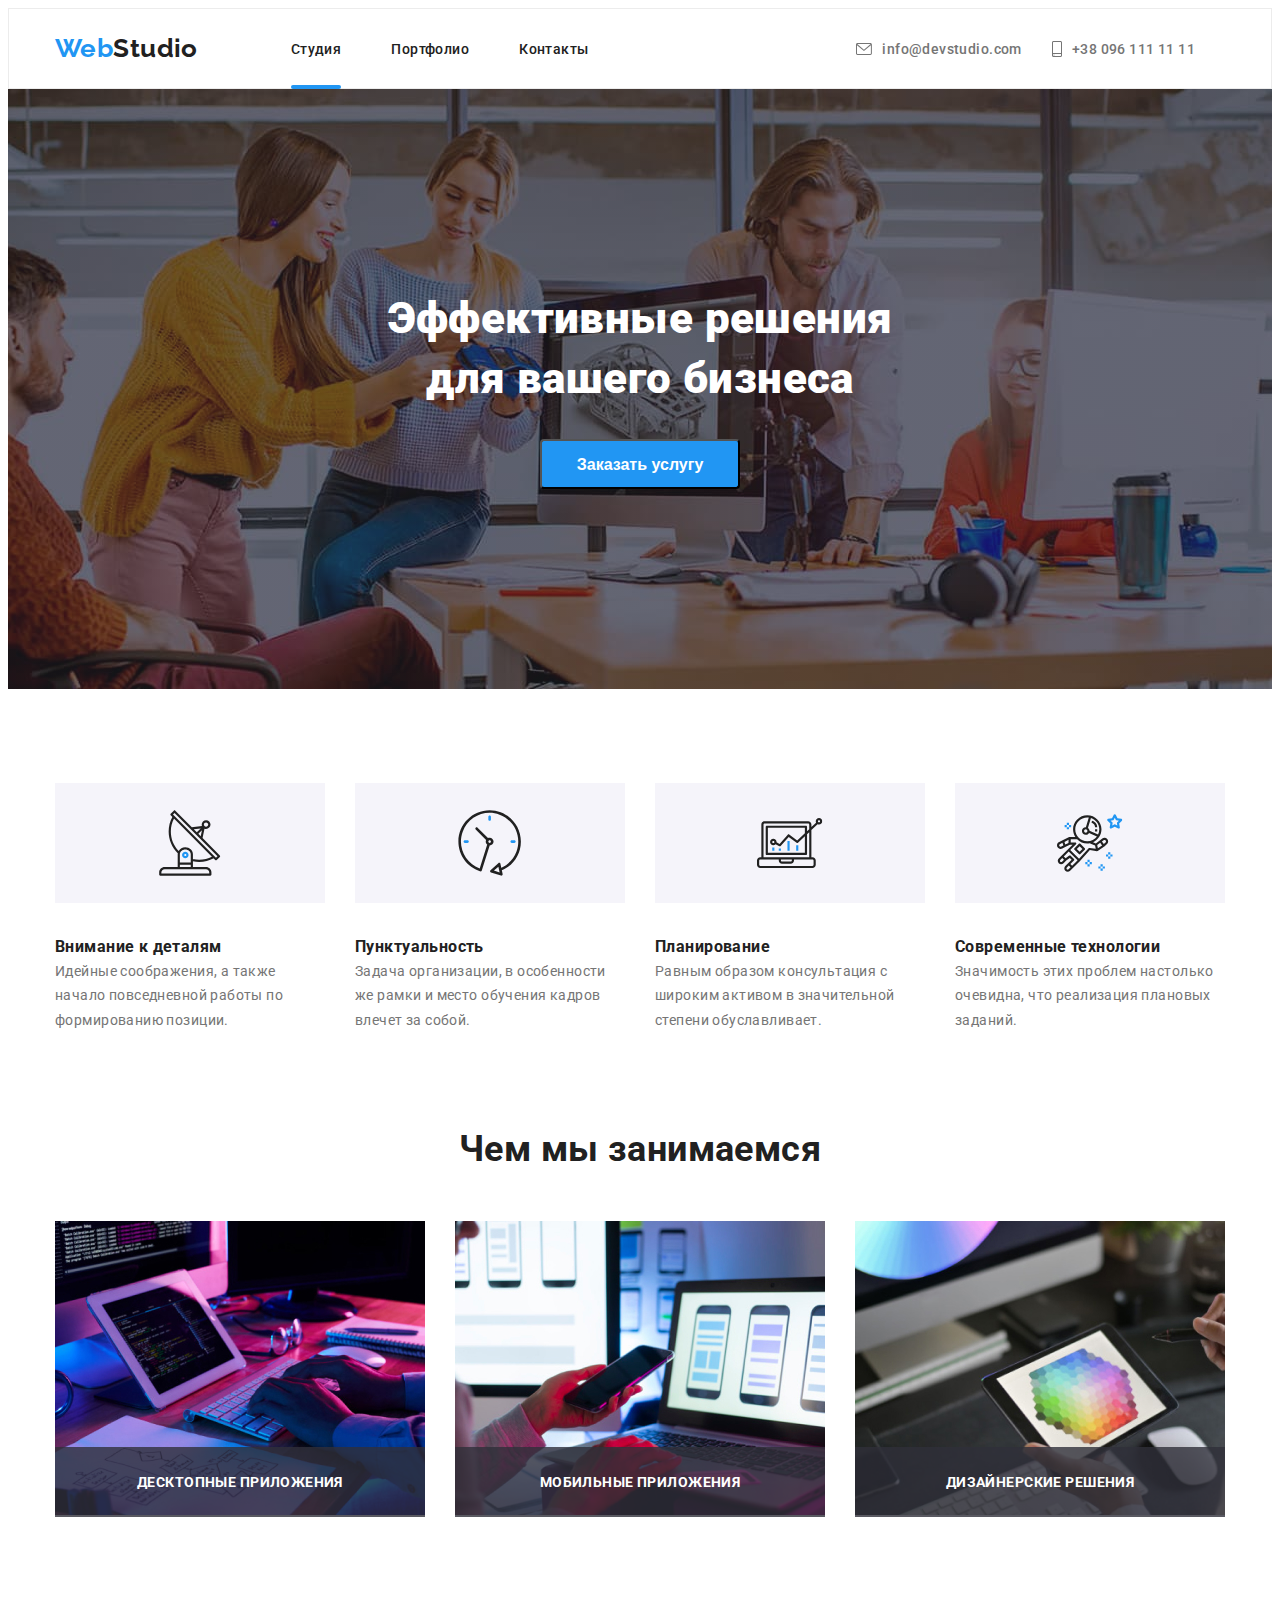
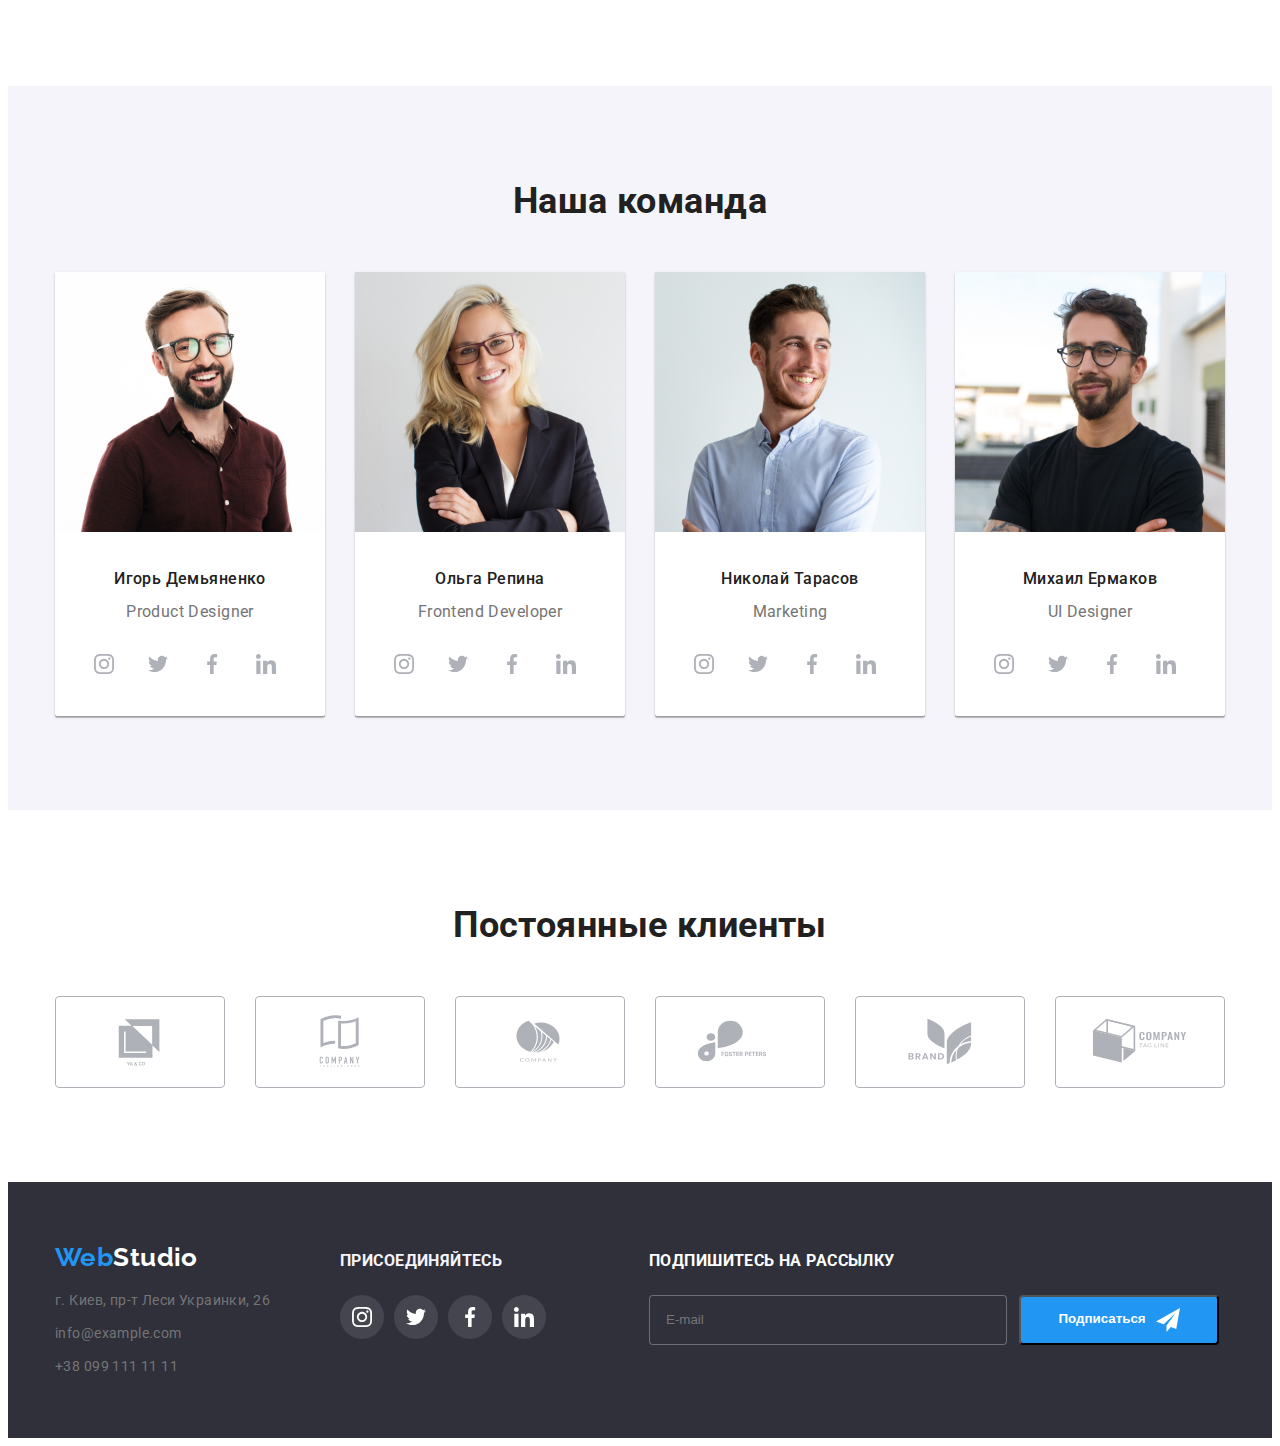
==== index.html @ 37a01642 "Corect 1" ====
<!DOCTYPE html>
<html lang="ru">

<head>
    <meta charset="UTF-8">
    <meta http-equiv="X-UA-Compatible" content="IE=edge">
    <meta name="viewport" content="width=device-width, initial-scale=1.0">
    <title>Ilinskii_sergei</title>
    <link rel="portfolio" href="portfolio.html">
    <link rel="preconnect" href="https://fonts.googleapis.com">
    <link rel="preconnect" href="https://fonts.gstatic.com" crossorigin>

    <link
        href="https://fonts.googleapis.com/css2?family=Raleway:wght@400;500;700&family=Roboto:wght@400;500;700&display=swap"
        rel="stylesheet">
    <link rel="stylesheet" href="https://cdnjs.cloudflare.com/ajax/libs/modern-normalize/1.1.0/modern-normalize.min.css"
        integrity="sha512-wpPYUAdjBVSE4KJnH1VR1HeZfpl1ub8YT/NKx4PuQ5NmX2tKuGu6U/JRp5y+Y8XG2tV+wKQpNHVUX03MfMFn9Q=="
        crossorigin="anonymous" referrerpolicy="no-referrer" />

    <link rel="stylesheet" href="css/style.css">
</head>

<body class="body">
    <!--Container-->

    <!--верхняя линия-->
    <header class="header">
        <div class="container header-container">

            <nav class="header-nav">
                <a href="index.html" class="web-studio-header" target="_blank">Web<span
                        class="heder-web">Studio</span></a>
                <ul class="drei-button">
                    <li class="drei-button-item"><a class="nav-link navigation-link" href="index.html"
                            style="text-decoration: none;"><span class="color-block-a">Студия</span></a></li>
                    <li class="drei-button-item"><a href="portfolio.html" style="text-decoration: none;"><span
                                class="color-block-a">Портфолио</span></a></li>
                    <li class="drei-button-item"><a href="Контакты" style="text-decoration: none;"><span
                                class="color-block-a">Контакты</span></a></li>
                </ul>
            </nav>

            <ul class="zwei-button">

                <li class="icon-header">
                    <a href="https://info@devstudio.com" class="icon-header-linc" style="text-decoration: none;"
                        target="_blank" rel="">
                        <svg class="icon-header-item" width="16" height="12">
                            <use href="./img/icons.svg#icon-envelope-hover"></use>
                        </svg>
                    </a>

                    <a href="https://info@devstudio.com" style="text-decoration: none;" target="_blank" rel=""><span
                            class="zwei-button-item icon-header-item color-block">info@devstudio.com</span></a>
                </li>



                <li class="icon-header">
                    <a href="tel:+380961111111" class="icon-header-linc">
                        <svg class="icon-header-item" width="10" height="16">
                            <use href="./img/icons.svg#icon-smartphone"></use>
                        </svg>
                    </a>

                    <a href="tel:+380961111111" style="text-decoration: none;"><span
                            class="zwei-button-item icon-header-item color-block">+38 096 111 11 11</span></a>
                </li>
            </ul>
        </div>

    </header>

    <main>

        <!--шапка-->
        <section class="hero">
            <div class="container">
                <h1 class="effective">Эффективные решения<br>для вашего бизнеса</h1>

                <button data-modal-open class="to-order" type="button">Заказать услугу</button>

                <!-- <div class="backdrop is-hidden" data-modal>
                    <div class="modal">
                        <p class="">
                            Добрый вечер! Щедрый вечер!
                        </p>
                        <ul>
                            <li class="close">
                                <a href="" class="close-mod">
                                   
                                </a>
                            </li>
                        </ul>
                        <button data-modal-close class="data-modal-close"><svg class="close-modal" width="30" height="30">
                            <use href="./img/close.svg#icon-close-black"></use>
                        </svg></button>
                    </div>
                </div> -->

            </div>
        </section>

        <!--особенности-->
        <section class="section section-help">
            <div class="container">
                <!--<h2>Главная</h2>-->
                <ul class="icon-item">

                    <li class="peculiaritiese-item">
                        <a class="peculiaritiese-link">
                            <svg class="peculiaritiese-icon" width="65.32" height="70">
                                <use href="./img/icons.svg#icon-antenna"></use>
                            </svg>
                        </a>
                    </li>

                    <li class="peculiaritiese-item">
                        <a class="peculiaritiese-link">
                            <svg class="peculiaritiese-icon" width="65.32" height="70">
                                <use href="./img/icons.svg#icon-clock"></use>
                            </svg>
                        </a>
                    </li>

                    <li class="peculiaritiese-item">
                        <a class="peculiaritiese-link">
                            <svg class="peculiaritiese-icon" width="65.32" height="70">
                                <use href="./img/icons.svg#icon-diagram"></use>
                            </svg>
                        </a>
                    </li>
                    <li class="peculiaritiese-item">
                        <a class="peculiaritiese-link">
                            <svg class="peculiaritiese-icon" width="65.32" height="70">
                                <use href="./img/icons.svg#icon-astronaut"></use>
                            </svg>
                        </a>
                    </li>

                </ul>

                <ul class="peculiaritiese">

                    <li class="block">
                        <h3 class="block-name">Внимание к деталям</h3>
                        <p class="block-text">Идейные соображения, а также начало повседневной работы по формированию
                            позиции.</p>
                    </li>

                    <li class="block">
                        <h3 class="block-name">Пунктуальность</h3>
                        <p class="block-text">Задача организации, в особенности же рамки и место обучения кадров влечет
                            за собой.</p>
                    </li>

                    <li class="block">
                        <h3 class="block-name">Планирование</h3>
                        <p class="block-text">Равным образом консультация с широким активом в значительной степени
                            обуславливает.</p>
                    </li>

                    <li class="block">
                        <h3 class="block-name">Современные технологии</h3>
                        <p class="block-text">Значимость этих проблем настолько очевидна, что реализация плановых
                            заданий.
                        </p>
                    </li>

                </ul>
            </div>

        </section>

        <!--Чем мы занимаемся-->
        <section class="section how">
            <div class="container">
                <h2 class="how-a">Чем мы занимаемся</h2>

                <ul class="imgbox">
                    <li class="imgbox-a">

                        <img src="img/box1.jpg" alt="foto1" width="370" height="294">

                        <div class="box-imgbox">
                            <div class="overlay-a">
                                <p>Десктопные приложения</p>
                            </div>
                        </div>


                    </li>

                    <li class="imgbox-a">

                        <img src="img/box2.jpg" alt="foto2" width="370" height="294">

                        <div class="box-imgbox">
                            <div class="overlay-a">
                                <p>Мобильные приложения</p>
                            </div>
                        </div>
                    </li>

                    <li class="imgbox-a">

                        <img src="img/box3.jpg" alt="foto3" width="370" height="294">

                        <div class="box-imgbox">
                            <div class="overlay-a">
                                <p>Дизайнерские решения</p>
                            </div>
                        </div>
                    </li>

                </ul>
            </div>
        </section>

        <!--Наша команда-->
        <section class="section ourteam">

            <div class="container">
                <h2 class="our">
                    Наша команда
                </h2>

                <ul class="fotogrupp">
                    <!-- -->
                    <li class="foto-a">
                        <!---->
                        <img class="foto-gr" src="img/IgorDemyanenko.jpg" alt="foto Igor Demyanenko" width="270"
                            height="260">
                        <div class="name-i-s">
                            <h3 class="name-img">Игорь Демьяненко</h3>
                            <!--class="NameIgor"-->
                            <p class="name-specialitat">Product Designer</p>
                            <!--class="Product"-->
                            <ul class="manager-social list social-list">
                                <li class="social-item manager-social-item">
                                    <a href="" class="social-link">
                                        <svg class="social-icon" width="20" height="20">
                                            <use href="./img/icons.svg#icon-instagram"></use>
                                        </svg>
                                    </a>

                                </li>
                                <li class="social-item manager-social-item">
                                    <a href="" class="social-link">
                                        <svg class="social-icon" width="20" height="20">
                                            <use href="./img/icons.svg#icon-twitter"></use>
                                        </svg>
                                    </a>

                                </li>
                                <li class="social-item manager-social-item">
                                    <a href="" class="social-link">
                                        <svg class="social-icon" width="20" height="20">
                                            <use href="./img/icons.svg#icon-facebook"></use>
                                        </svg>
                                    </a>

                                </li>
                                <li class="social-item manager-social-item">
                                    <a href="" class="social-link">
                                        <svg class="social-icon" width="20" height="20">
                                            <use href="./img/icons.svg#icon-linkedin"></use>
                                        </svg>
                                    </a>

                                </li>
                            </ul>
                        </div>

                    </li>

                    <li class="foto-a">
                        <!---->
                        <img class="foto-gr" src="img/OlhaRepina.jpg" alt="foto Olga Repin" width="270" height="260">
                        <div class="name-i-s">
                            <h3 class="name-img">Ольга Репина</h3>
                            <!--class="imgOlha"-->
                            <p class="name-specialitat">Frontend Developer</p>
                            <!--class="Frontend"-->
                            <ul class="manager-social list social-list">
                                <li class="social-item manager-social-item">
                                    <a href="" class="social-link">
                                        <svg class="social-icon" width="20" height="20">
                                            <use href="./img/icons.svg#icon-instagram"></use>
                                        </svg>
                                    </a>

                                </li>
                                <li class="social-item manager-social-item">
                                    <a href="" class="social-link">
                                        <svg class="social-icon" width="20" height="20">
                                            <use href="./img/icons.svg#icon-twitter"></use>
                                        </svg>
                                    </a>

                                </li>
                                <li class="social-item manager-social-item">
                                    <a href="" class="social-link">
                                        <svg class="social-icon" width="20" height="20">
                                            <use href="./img/icons.svg#icon-facebook"></use>
                                        </svg>
                                    </a>

                                </li>
                                <li class="social-item manager-social-item">
                                    <a href="" class="social-link">
                                        <svg class="social-icon" width="20" height="20">
                                            <use href="./img/icons.svg#icon-linkedin"></use>
                                        </svg>
                                    </a>

                                </li>
                            </ul>
                        </div>
                    </li>

                    <li class="foto-a">
                        <img class="foto-gr" src="img/NicolaTarasov.jpg" alt="foto Nicolay Tarasov" width="270"
                            height="260">
                        <div class="name-i-s">
                            <h3 class="name-img">Николай Тарасов</h3>
                            <!--class="imgNicola"-->
                            <p class="name-specialitat">Marketing</p>
                            <!--Marketing-->
                            <ul class="manager-social list social-list">
                                <li class="social-item manager-social-item">
                                    <a href="" class="social-link">
                                        <svg class="social-icon" width="20" height="20">
                                            <use href="./img/icons.svg#icon-instagram"></use>
                                        </svg>
                                    </a>

                                </li>
                                <li class="social-item manager-social-item">
                                    <a href="" class="social-link">
                                        <svg class="social-icon" width="20" height="20">
                                            <use href="./img/icons.svg#icon-twitter"></use>
                                        </svg>
                                    </a>

                                </li>
                                <li class="social-item manager-social-item">
                                    <a href="" class="social-link">
                                        <svg class="social-icon" width="20" height="20">
                                            <use href="./img/icons.svg#icon-facebook"></use>
                                        </svg>
                                    </a>

                                </li>
                                <li class="social-item manager-social-item">
                                    <a href="" class="social-link">
                                        <svg class="social-icon" width="20" height="20">
                                            <use href="./img/icons.svg#icon-linkedin"></use>
                                        </svg>
                                    </a>

                                </li>
                            </ul>
                        </div>

                    </li>

                    <li class="foto-a">
                        <img class="foto-gr" src="img/MihailErmakov.jpg" alt="foto Michail Ermakov" width="270"
                            height="260">
                        <div class="name-i-s">
                            <h3 class="name-img">Михаил Ермаков</h3>
                            <!--class="imgMihail"-->
                            <p class="name-specialitat">UI Designer</p>
                            <!--UI-->
                            <ul class="manager-social list social-list">
                                <li class="social-item manager-social-item">
                                    <a href="" class="social-link">
                                        <svg class="social-icon" width="20" height="20">
                                            <use href="./img/icons.svg#icon-instagram"></use>
                                        </svg>
                                    </a>

                                </li>
                                <li class="social-item manager-social-item">
                                    <a href="" class="social-link">
                                        <svg class="social-icon" width="20" height="20">
                                            <use href="./img/icons.svg#icon-twitter"></use>
                                        </svg>
                                    </a>

                                </li>
                                <li class="social-item manager-social-item">
                                    <a href="" class="social-link">
                                        <svg class="social-icon" width="20" height="20">
                                            <use href="./img/icons.svg#icon-facebook"></use>
                                        </svg>
                                    </a>

                                </li>
                                <li class="social-item manager-social-item">
                                    <a href="" class="social-link">
                                        <svg class="social-icon" width="20" height="20">
                                            <use href="./img/icons.svg#icon-linkedin"></use>
                                        </svg>
                                    </a>

                                </li>
                            </ul>
                        </div>
                    </li>
                </ul>
            </div>

        </section>

        <section class="section customers">
            <h3 class="regular-customers">
                Постоянные клиенты
            </h3>
            <ul class="customers-social">

                <li class="customers-item">
                    <a href="" class="customers-link">
                        <svg class="customers-icon" width="106" height="60">
                            <use href="./img/icons.svg#icon-logo"></use>
                        </svg>
                    </a>

                </li>
                <li class="customers-item">
                    <a href="" class="customers-link">
                        <svg class="customers-icon" width="106" height="60">
                            <use href="./img/icons.svg#icon-logo-1"></use>
                        </svg>
                    </a>

                </li>
                <li class="customers-item">
                    <a href="" class="customers-link">
                        <svg class="customers-icon" width="106" height="60">
                            <use href="./img/icons.svg#icon-logo-2"></use>
                        </svg>
                    </a>

                </li>
                <li class="customers-item">
                    <a href="" class="customers-link">
                        <svg class="customers-icon" width="106" height="60">
                            <use href="./img/icons.svg#icon-logo-3"></use>
                        </svg>
                    </a>

                </li>
                <li class="customers-item">
                    <a href="" class="customers-link">
                        <svg class="customers-icon" width="160" height="60">
                            <use href="./img/icons.svg#icon-logo-4"></use>
                        </svg>
                    </a>

                </li>
                <li class="customers-item">
                    <a href="" class="customers-link">
                        <svg class="customers-icon" width="106" height="60">
                            <use href="./img/icons.svg#icon-logo-6"></use>
                        </svg>
                    </a>

                </li>

            </ul>

        </section>


    </main>

    <!--подвал-->
    <footer class="footer">
        <div class="container footer-alle">
            <div>

                <a href="index.html" class="web-studio-footer" target="_blank">Web<span
                        class="footer-studio">Studio</span></a>
                <address>
                    <ul class="adress">
                        <li class="adress-item"><a href="г.-Киев,-пр-т-Леси-Украинки,-26" class="footer-a">г. Киев, пр-т
                                Леси Украинки, 26</a></li>
                        <li class="adress-item"><a href="httpsinfom" class="footer-a"
                                target="_blank">info@example.com</a></li>
                        <li class="adress-item"><a href="tel+38-099-111-11-11" class="footer-a">+38 099 111 11 11</a>
                        </li>
                    </ul>
                </address>
            </div>

            <div class="footer-social">

                <h3 class="foter-join">ПРИСОЕДИНЯЙТЕСЬ</h3>

                <ul class="list footer-social-list">

                    <li class="social-item footer-social-item">
                        <a href="" class="social-link footer-social-link">
                            <svg class="footer-social-icon" width="20" height="20">
                                <use href="./img/icons.svg#icon-instagram"></use>
                            </svg>
                        </a>

                    </li>
                    <li class="social-item footer-social-item">
                        <a href="" class="social-link footer-social-link">
                            <svg class="footer-social-icon" width="20" height="20">
                                <use href="./img/icons.svg#icon-twitter"></use>
                            </svg>
                        </a>

                    </li>
                    <li class="social-item footer-social-item">
                        <a href="" class="social-link footer-social-link">
                            <svg class="footer-social-icon" width="20" height="20">
                                <use href="./img/icons.svg#icon-facebook"></use>
                            </svg>
                        </a>

                    </li>
                    <li class="social-item footer-social-item">
                        <a href="" class="social-link footer-social-link">
                            <svg class="footer-social-icon" width="20" height="20">
                                <use href="./img/icons.svg#icon-linkedin"></use>
                            </svg>
                        </a>

                    </li>
                </ul>
            </div>

            <div class="footer-blank">
                <h3 class="footer-blank-name">
                    Подпишитесь на рассылку
                </h3>
                <form name="subscribe" autocomplete="on" novalidate>

                    <label class="label-footer">
                        <!--  Подпишитесь на рассылку -->

                        <input class="label-footer-text" type="email" name="email" placeholder="E-mail">

                    </label>

                    <button type="submit" class="button-label-footer">
                        Подписаться
                        <svg class="customers-icon-footer" width="24" height="24">
                            <use href="./img/modal.svg#icon"></use>
                        </svg>
                    </button>

                </form>

            </div>

        </div>

    </footer>

    <div class="backdrop is-hidden" data-modal>
        <div class="modal">
            <p class="modal-text ">
                Оставьте свои данные, мы вам перезвоним
            </p>
            <ul>
                <li class="close">
                    <a href="" class="close-mod">

                    </a>
                </li>
            </ul>


            <form name="modal" autocomplete="on" novalidate>


                <label class="label-form label">
                    Имя
                    <span class="icon-modal-button">
                        <input type="text" class="label-form-position" name="unser-name">
                        <svg class="customers-icon-modal" width="12" height="12">
                            <use href="./img/modal.svg#person"></use>
                        </svg>
                    </span>

                </label>



                <label class="label-form label">
                    Телефон

                    <span class="icon-modal-button">
                        <input type="tel" class="label-form-position" name="tel">
                        <svg class="customers-icon-modal" width="13" height="13">
                            <use href="./img/modal.svg#phone"></use>
                        </svg>
                    </span>


                </label>

                <label class="label-form label">
                    Почта

                    <span class="icon-modal-button">
                        <input type="email" class="label-form-position" name="email">
                        <svg class="customers-icon-modal" width="15" height="12">
                            <use href="./img/modal.svg#email"></use>
                        </svg>
                    </span>

                </label>

                <label class="label-form">
                    Коментарий

                    <textarea class="label-form-text" type="text" rows="5" placeholder="Введите текст">  </textarea>
                </label>

                <label class="label-form-formul">
                    <input type="checkbox" name="formul" value="">
                    <span class="label-checkbox"> Соглашаюсь с рассылкой и принимаю <a href="" class="conditions">
                            Условия договора</a></span>
                </label>
                <div class="label-button-modal">
                    <button class="button-label" type="submit">Отправить</button>


            </form>

            <button data-modal-close class="data-modal-close">
                <svg class="close-modal" width="30" height="30">
                    <use href="./img/close.svg#icon-close-black"></use>
                </svg>
            </button>
        </div>
    </div>

    <script src="./js/modal.js"></script>
</body>


</html>
---- css/style.css ----
/**основные цвета**/
:root {
  --brand-color-title: #212121;
  --brand-color-text: #757575;
  --brand-color-substrate: #2f303a;
  --brand-color-basic: #2196f3;
  --brand-color-name: #ffffff;
  --brand-color-line: #ececec;
  --brand-color-back: #f5f4fa;
  --brand-color-backgraund: rgba(47, 48, 58, 0.4);
  --brand-color-nummer: rgba(245, 244, 250, 1);
  --brand-color-link: #afb1b8;
  --brand-color-recht: rgba(238, 238, 238, 1);
  --brand-color-schadow: #e5e5e5;
  --brand-color-imgbox: rgb(47, 48, 58, 0.8);
  --brand-color-backdrop-index: rgba(0, 0, 0, 0.2);
  --brand-color-basic-overlay: rgba(33, 150, 243, 0.9);
  --brand-color-label-form: rgba(33, 33, 33, 0.2);
  --brand-color-link-footer: rgba(255, 255, 255, 0.1);
}
/**изменения цвета кнопки**/
.header .color-block:hover,
.header .color-block:focus,
.header .color-block-a:hover,
.header .color-block-a:focus {
  color: var(--brand-color-basic);
  transition: color 250ms, cubic-bezier(0.4, 0, 0.2, 1),
    background-color 250ms cubic-bezier(0.4, 0, 0.2, 1);
  transition-timing-function: cubic-bezier(0.4, 0, 0.2, 1);
  transition-duration: 250ms;
}
.button .button-alle:hover,
.button .button-alle:focus {
  background-color: var(--brand-color-basic);
  color: var(--brand-color-name);
  box-shadow: 0 2px 2px 0 var(--brand-color-link);
  transition-timing-function: cubic-bezier(0.4, 0, 0.2, 1);
  transition-duration: 250ms;
}
.adress .footer-a:hover,
.adress .footer-a:focus {
  color: var(--brand-color-name);
  transition-timing-function: cubic-bezier(0.4, 0, 0.2, 1);
  transition-duration: 250ms;
}
.poster .poster-blank:hover,
.poster .poster-blank:focus {
  box-shadow: 0px 1px 1px rgba(0, 0, 0, 0.12), 0px 4px 4px rgba(0, 0, 0, 0.06),
    1px 4px 6px rgba(0, 0, 0, 0.16);
  transition-timing-function: cubic-bezier(0.4, 0, 0.2, 1);
  transition-duration: 250ms;
}

* {
  box-sizing: border-box;
}
p,
h1,
h2,
h3,
h4,
h5,
h6 {
  margin: 0;
}
ul {
  margin: 0;
  padding: 0;
  list-style: none;
}
button {
  cursor: pointer;
}
body {
  font-family: Roboto;
  color: var(--brand-color-title);
  font-size: 14px;
  line-height: 1.72;
  background-color: var(--brand-color-name);
  letter-spacing: 0.03em;
}

.section {
  padding-top: 94px;
  padding-bottom: 94px;
}

.section-help {
  padding-bottom: 0px;
}

.container {
  width: 1200px;
  padding-left: 15px;
  padding-right: 15px;
  margin-left: auto;
  margin-right: auto;
}
/**верхняя линия**/
.header {
  border: 1px solid var(--brand-color-line);
}
.header-container {
  margin: 0 auto;
  display: flex;
  align-items: center;
}
.web-studio-header {
  padding-top: 24px;
  padding-bottom: 25px;
  font-family: Raleway;
  font-size: 26px;
  line-height: 1.17;
  color: var(--brand-color-basic);
  font-weight: 700;
  text-decoration: none;
}
.web-studio-footer {
  font-family: Raleway;
  font-size: 26px;
  line-height: 1.17;
  color: var(--brand-color-basic);
  font-weight: 700;
  text-decoration: none;
}

.heder-web {
  color: var(--brand-color-title);
}
.footer-studio {
  color: var(--brand-color-name);
}
.color-block-a {
  color: var(--brand-color-title);
}
.color-block {
  color: var(--brand-color-text);
}

.header-nav {
  display: flex;
  align-items: center;
}
.drei-button {
  display: flex;
  margin-left: 93px;
}

.drei-button-item {
  font-weight: 500;
  line-height: 1.17;
  color: var(--brand-color-title);
  margin-right: 50px;
  padding-top: 10px;
  padding-bottom: 10px;
}

.zwei-button {
  display: flex;
  margin-left: auto;
  align-items: center;
}
.zwei-button-item {
  font-weight: 500;
  line-height: 1.17;
  color: var(--brand-color-text);
}
.zwei-button-item:not(:last-child) {
  margin-right: 50px;
}
.nav-link::after {
  content: "";
  opacity: 1;
  position: absolute;
  display: block;
  bottom: -32.5px;
  width: 100%;
  height: 4px;
  border-radius: 4px;
  background-color: var(--brand-color-basic);
}
.navigation-link {
  position: relative;
}

.icon-header .icon-header-item:hover,
.icon-header .icon-header-item:focus {
  background-color: var(--brand-color-name);
  fill: var(--brand-color-basic);
  transition-timing-function: cubic-bezier(0.4, 0, 0.2, 1);
  transition-duration: 250ms;
}
.icon-header:hover .icon-header-item,
.icon-header:focus .icon-header-item {
  color: var(--brand-color-basic);
  transition-timing-function: cubic-bezier(0.4, 0, 0.2, 1);
  transition-duration: 250ms;
}

.icon-header:hover,
.icon-header:focus {
  fill: var(--brand-color-basic);
  transition-timing-function: cubic-bezier(0.4, 0, 0.2, 1);
  transition-duration: 250ms;
}
.icon-header:hover .icon-header-item,
.icon-header:focus .icon-header-item {
  fill: var(--brand-color-basic);
  transition-timing-function: cubic-bezier(0.4, 0, 0.2, 1);
  transition-duration: 250ms;
}
.zwei-button .icon-header:hover,
.zwei-button .icon-header:focus {
  border: var(--brand-color-basic);
  transition-timing-function: cubic-bezier(0.4, 0, 0.2, 1);
  transition-duration: 250ms;
}

.icon-header {
  display: flex;
  align-items: center;
  margin-right: 30px;
}

.icon-header-linc {
  margin-right: 10px;
}

.icon-header-item {
  display: flex;
  align-self: center;
  fill: var(--brand-color-text);
}

/**index**/
/**шапка**/
.hero {
  max-width: 1600px;
  height: 600px;
  background-color: rgba(196, 196, 196, 0.1);
  background-image: linear-gradient(
      to right,
      rgba(47, 48, 58, 0.4),
      rgba(47, 48, 58, 0.4)
    ),
    url(../img/hero-foto.jpg);
  background-repeat: no-repeat;
  background-size: cover;
  background-position: center;
  padding-top: 200px;
  padding-bottom: 200px;
  text-align: center;
  margin-left: auto;
  margin-right: auto;
}

.effective {
  font-size: 44px;
  line-height: 1.36;
  color: var(--brand-color-name);
  font-weight: 900;
  margin-bottom: 30px;
}
.to-order {
  background-color: var(--brand-color-basic);
  font-size: 16px;
  line-height: 1.82;
  color: var(--brand-color-name);
  font-weight: 700;
  cursor: pointer;
  border-radius: 4px;
  width: 200px;
  height: 50px;
}

.backdrop {
  transition: opacity 250ms cubic-bezier(0.4, 0, 0.2, 1);
  position: fixed;
  top: 0;
  left: 0;
  width: 100%;
  height: 100%;
  background-color: var(--brand-color-backdrop-index);
  opacity: 1;
}
.modal {
  padding: 40px;
  position: absolute;
  top: 50%;
  left: 50%;
  margin: 0;
  background-color: var(--brand-color-name);
  opacity: 1;
  border-radius: 4px;
  transition: 500ms cubic-bezier(0.4, 0, 0.2, 1);
  transform: translate(-50%, -50%) scale(1);
}
.backdrop.is-hidden {
  width: 100%;
  height: 100%;
  background-color: var(--brand-color-title);
  opacity: 1;
  visibility: hidden;
  pointer-events: none;
  transition-duration: cubic-bezier(0.4, 0, 0.2, 1);
}

.backdrop.is-hidden .modal {
  transform: translate(-50%, -50%) scale(0.5);
}
.backdrop.is-hidden {
  opacity: 0;
  pointer-events: none;
}

.data-modal-close {
  display: flex;
  align-items: center;
  justify-content: center;
  width: 30px;
  height: 30px;
  position: absolute;
  top: 8px;
  right: 8px;
  border-radius: 50%;
  border: 1px solid var(--brand-color-name);
}
.close {
  display: flex;
}
.close-mod {
}
.close-modal {
  width: 30px;
  height: 30px;
  top: 9px;
  right: 10px;
}
.data-modal-close:hover .close-modal,
.data-modal-close:focus .close-modal {
  fill: var(--brand-color-basic);
}
.modal-text {
  font-size: 20px;
  line-height: 1.7;
  font-style: normal;
  font-weight: bold;
  text-align: center;
}
.textarea {
  resize: none;
}
.label-form {
  display: flex;
  flex-direction: column;
}

.label-form-formul {
  display: flex;
  align-items: center;
  justify-content: center;
  margin-bottom: 10px;
  padding-top: 20px;
}

.button-label {
  display: block;
  margin: 0 auto;
  width: 200px;
  height: 50px;
  border-radius: 4px;
  margin-top: 30px;
  border-color: var(--brand-color-basic);
  background-color: var(--brand-color-basic);
  color: var(--brand-color-name);
}

.label .customers-icon:hover,
.label .customers-icon:focus {
  box-shadow: var(--brand-color-basic);
}
.button-modal {
  display: flex;
}
.conditions {
  color: var(--brand-color-basic);
  padding-right: 10px;
}

.label-form-position {
  border: 1px solid var(--brand-color-label-form);
  border-radius: 1px solid var(--brand-color-basic);
  border-radius: 4px;
  padding-left: 42px;
  width: 448px;
  height: 40px;
}

.icon-modal-button:focus-within .customers-icon-modal {
  fill: var(--brand-color-basic);
}

.label-form-position:focus-within {
  border: 1px solid var(--brand-color-basic);
  border-radius: 4px;
  outline: none;
}

.label-form-text {
  resize: none;
  color: var(--brand-color-text);
  padding-top: 12px;
  padding-left: 16px;
  padding-bottom: 12px;
  padding-right: 16px;
  margin-top: 12px;
  border: 1px solid rgba(33, 33, 33, 0.2);
  box-sizing: border-box;
  border-radius: 4px;
}

.label-form-text:focus-within {
  border: 1px solid var(--brand-color-basic);
  border-radius: 4px;
  outline: none;
}

.icon-modal-button {
  position: relative;
  display: flex;
  flex-direction: column;
  margin-bottom: 10px;
}
.customers-icon-modal {
  width: 40px;
  position: absolute;
  top: 50%;
  transform: translateY(-50%);
  pointer-events: none;
  transition: fill 250ms cubic-bezier(0.4, 0, 0.2, 1);
}

.label-checkbox {
  margin-left: 7px;
}

/**особенности**/
.peculiaritiese {
  display: flex;
  align-items: stretch;
  padding-top: 0px;
}
.block:not(:last-child) {
  margin-right: 30px;
}
.block-name {
  width: 270px;
  height: 16px;
  font-weight: 700;
  margin-bottom: 10px;
}
.block-text {
  width: 270px;
  height: 75px;
  font-weight: 400;
  color: var(--brand-color-text);
}
/**Чем мы занимаемся**/
.how-a {
  font-size: 36px;
  line-height: 1.17;
  font-weight: 700;
  text-align: center;
  margin-bottom: 50px;
}
.imgbox-a:not(:last-child) {
  padding-right: 30px;
}
.imgbox {
  /**padding: 15px;**/
  display: flex;
  justify-content: space-between;
}
.box-imgbox {
  position: relative;
  bottom: 75px;
  width: 100%;
  background-color: var(--brand-color-imgbox);
  text-align: center;
}

.overlay-a {
  color: var(--brand-color-name);
  margin: 0;
  padding-top: 27px;
  padding-bottom: 27px;
  font-weight: 700;
  font-size: 14px;
  line-height: 1.15;
  text-transform: uppercase;
}

/**Наша команда**/
.ourteam {
  background: var(--brand-color-back);
}
.our {
  font-size: 36px;
  line-height: 1.17;
  color: var(--brand-color-title);
  text-align: center;
  font-weight: 700;
  margin-bottom: 50px;
}
.fotogrupp {
  display: flex;
  justify-content: space-between;
  width: calc(100% - 30px);
}
.foto-a {
  box-shadow: 0px 1px 3px rgb(0 0 0 / 12%), 0px 1px 1px rgb(0 0 0 / 14%),
    0px 2px 1px rgb(0 0 0 / 20%);
  border-bottom-right-radius: 2px;
  border-bottom-left-radius: 2px;
  background-color: var(--brand-color-name);
}
.foto-a:not(:last-child) {
  margin-right: 30px;
}

.name-img {
  font-size: 16px;
  line-height: 1.2;
  color: var(--brand-color-title);
  font-weight: 500;
}
.name-specialitat {
  font-size: 16px;
  color: var(--brand-color-text);
  font-weight: 400;
  margin-top: 10px;
  margin-bottom: 16px;
}

.name-i-s {
  padding-top: 30px;
  padding-bottom: 30px;
  text-align: center;
}

/**portfolio**/
/**button**/
.button-poster {
  display: block;
  padding-bottom: 94px;
}
.button {
  font-size: 16px;
  line-height: 1.6;
  color: var(--brand-color-title);
  font-weight: 500;
}
.button-all {
  text-align: center;
}
.alle-button {
  display: flex;
  flex-direction: row;
  justify-content: center;
  margin-bottom: 50px;
}
.button-alle {
  border: none;
  cursor: pointer;
  border-radius: 4px;
}
.button-all:not(:last-child) {
  margin-right: 8px;
}

.button-a {
  height: 38px;
  width: 73px;
}
.button-b {
  height: 38px;
  width: 128px;
}
.button-c {
  height: 38px;
  width: 145px;
}
.button-d {
  height: 38px;
  width: 103px;
}
.button-e {
  height: 38px;
  width: 130px;
}
.poster {
  display: flex;
  flex-wrap: wrap;
}
.poster-container {
  padding-top: 20px;
  padding-bottom: 20px;
  padding-left: 24px;
  border-right: 1px solid var(--brand-color-recht);
  border-bottom: 1px solid var(--brand-color-recht);
}

.poster-blank {
  display: flex;
  border-bottom: 1px solid var(--brand-color-recht);
}
.poster-blank:not(:nth-child(3n)) {
  margin-right: 30px;
}
.poster-blank:not(:nth-last-child(-n + 3)) {
  margin-bottom: 30px;
}
.poster-foto {
  text-decoration: none;
}
.poster-name {
  font-size: 18px;
  line-height: 2;
  color: var(--brand-color-title);
  font-weight: 700;
  margin-bottom: 4px;
}
.poster-text {
  font-size: 16px;
  line-height: 1.9;
  color: var(--brand-color-text);
  font-weight: 400;
}

.box-poster {
  position: absolute;
  overflow: hidden;
  width: 370px;
  height: 294px;
}

.poster-blank:hover .overlay,
.poster-blank:focus .overlay {
  transform: translatex(0);
  transition-timing-function: cubic-bezier(0.4, 0, 0.2, 1);
  transition-duration: 250ms;
}
.overlay {
  padding-top: 63px;
  padding-left: 24px;
  padding-right: 24px;
  width: 370px;
  height: 294px;
  color: var(--brand-color-name);
  font-style: normal;
  font-weight: normal;
  font-size: 18px;
  height: 1.55;
  background-color: var(--brand-color-basic-overlay);
  transform: translatey(101%);
  transition: transform 250ms;
}

/**подвал**/
.footer {
  background-color: var(--brand-color-substrate);
  font-weight: 400;
  padding-top: 60px;
  padding-bottom: 60px;
  display: flex;
}
.adress-adress {
  color: var(--brand-color-name);
}
.adress {
  color: var(--brand-color-name);
  display: flex;
  flex-direction: column;
  padding-top: 15px;
}
.adress-item:not(:last-child) {
  margin-bottom: 9px;
}
.footer-a {
  font-style: normal;
  font-weight: 400;
  color: var(--brand-color-text);
  text-decoration: none;
}

.button-label-footer {
  background-color: var(--brand-color-basic);
}

/**social**/
.social-link:hover,
.social-link:focus {
  background-color: var(--brand-color-basic);
  transition-timing-function: cubic-bezier(0.4, 0, 0.2, 1);
  transition-duration: 250ms;
}
.social-link:hover .social-icon,
.social-link:focus .social-icon {
  fill: var(--brand-color-back);
  transition-timing-function: cubic-bezier(0.4, 0, 0.2, 1);
  transition-duration: 250ms;
}

.list {
  display: flex;
  justify-content: center;
}

.social-item {
  width: 44px;
  height: 44px;
  fill: var(--brand-color-back);
}
.social-item:not(last-child) {
  margin-right: 10px;
}
.social-icon {
  fill: var(--brand-color-link);
}
.social-link {
  width: 100%;
  height: 100%;
  border-radius: 50%;
  display: flex;
  align-items: center;
  justify-content: center;
}

/**foter social**/
.footer-alle {
  display: flex;
  align-items: baseline;
}

.footer-social {
  color: var(--brand-color-back);
  display: block;
}

.footer-social-icon {
  fill: var(--brand-color-name);
}

.footer-join {
  margin-bottom: 20px;
  padding-top: 0px;
}

.footer-social {
  margin-left: 70px;
}

.footer-social-list {
  display: flex;
  align-items: center;
  justify-content: center;
  margin-top: 20px;
}

.footer-social-icon:hover,
.footer-social-icon:focus {
  fill: var(--brand-color-name);
  transition-timing-function: cubic-bezier(0.4, 0, 0.2, 1);
  transition-duration: 250ms;
}
.footer-social-link {
  background-color: var(--brand-color-link-footer);
  transition-timing-function: cubic-bezier(0.4, 0, 0.2, 1);
  transition-duration: 250ms;
}

.footer-blank {
  margin-left: 93px;
}
.footer-blank-name {
  color: var(--brand-color-name);
  text-transform: uppercase;
  margin-bottom: 20px;
}

.label-footer-text {
  border: 1px solid rgba(255, 255, 255, 0.3);
  padding-left: 16px;
  color: var(--brand-color-name);
  background: var(--brand-color-substrate);
  border-radius: 4px;
  width: 358px;
  height: 50px;
  margin-right: 12px;
}

.label-footer-text:focus-within {
  border: 1px solid var(--brand-color-basic);
  border-radius: 4px;
  outline: none;
}

.subscribe .label-footer-text:hover,
.subscribe .label-footer-text:focus {
  border-radius: var(--brand-color-basic);
}

.customers-icon-footer {
  fill: var(--brand-color-name);
  margin-left: 10px;
}
.button-label-footer {
  position: absolute;
  color: var(--brand-color-name);
  width: 200px;
  height: 50px;
  border-radius: 4px;
  font-weight: bold;
  font-style: 16px;
  line-height: 1.87;
  cursor: pointer;
  display: inline-flex;
  justify-content: center;
  align-items: center;
  text-align: center;
  background-color: var(--brand-color-basic);
}

/**customers**/
.regular-customers {
  font-size: 36px;
  line-height: 1.17;
  color: var(--brand-color-title);
  text-align: center;
  font-weight: 700;
  margin-bottom: 50px;
}
.customers-social {
  display: flex;
  justify-content: center;
}
.customers-link {
  display: flex;
  align-items: center;
  justify-content: center;
  width: 168px;
  height: 90px;
}

.customers-item {
  border: 1px solid var(--brand-color-link);
  border-radius: 4px;
}
.customers-item:not(:last-child) {
  margin-right: 30px;
}
.customers-icon {
  fill: var(--brand-color-link);
  /**margin-top: 16px;**/
}
.customers-item:hover,
.customers-item:focus {
  fill: var(--brand-color-basic);
  transition-timing-function: cubic-bezier(0.4, 0, 0.2, 1);
  transition-duration: 250ms;
}
.customers-item:hover .customers-icon,
.customers-item:focus .customers-icon {
  fill: var(--brand-color-basic);
  transition-timing-function: cubic-bezier(0.4, 0, 0.2, 1);
  transition-duration: 250ms;
}
.customers-social .customers-item:hover,
.customers-social .customers-item:focus {
  border: 1px solid var(--brand-color-basic);
  transition-timing-function: cubic-bezier(0.4, 0, 0.2, 1);
  transition-duration: 250ms;
}

.icon-item {
  display: flex;
  justify-content: center;
}
.peculiaritiese-item {
  background-color: var(--brand-color-back);
  width: 270px;
  height: 120px;
  display: flex;
  align-items: center;
  justify-content: center;
  margin-bottom: 30px;
}
.peculiaritiese-item:not(:last-child) {
  margin-right: 30px;
}
.peculiaritiese-link {
  display: flex;
  align-items: center;
  justify-content: center;
}
.peculiaritiese-icon {
}
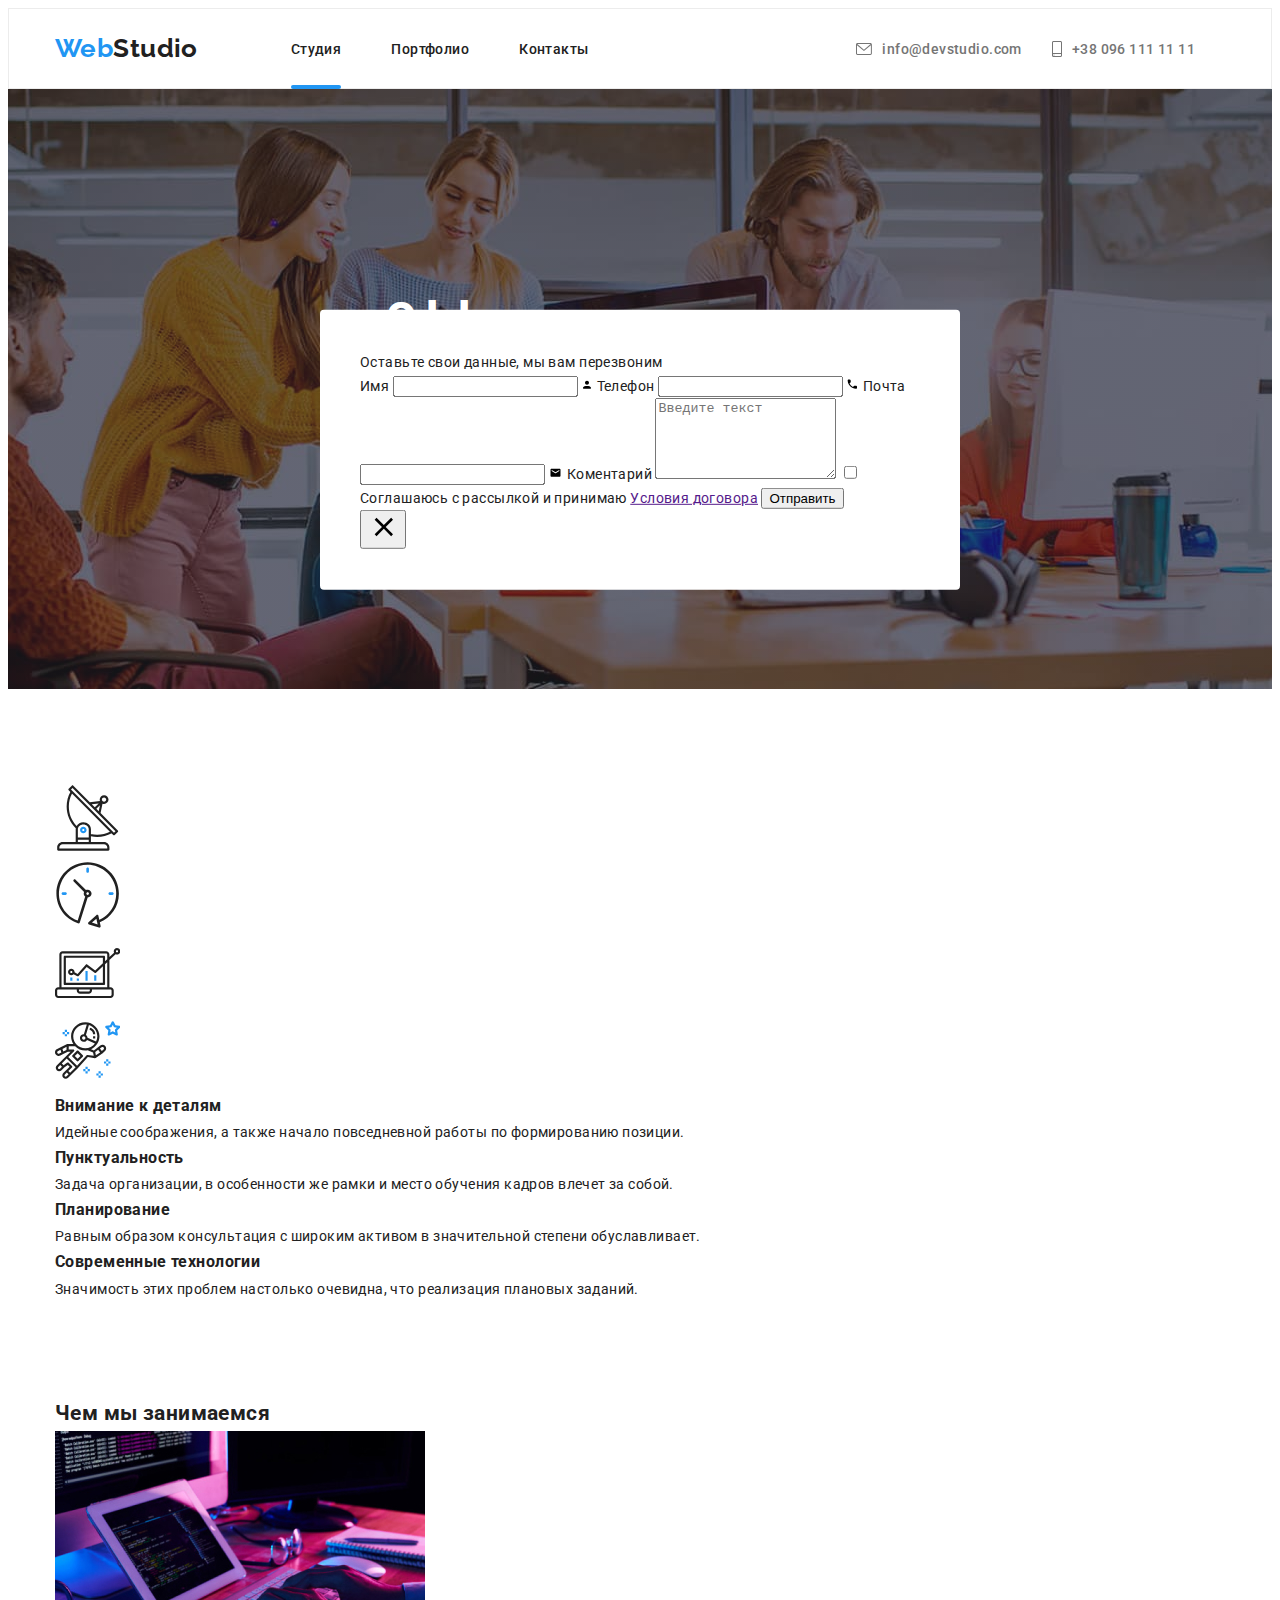
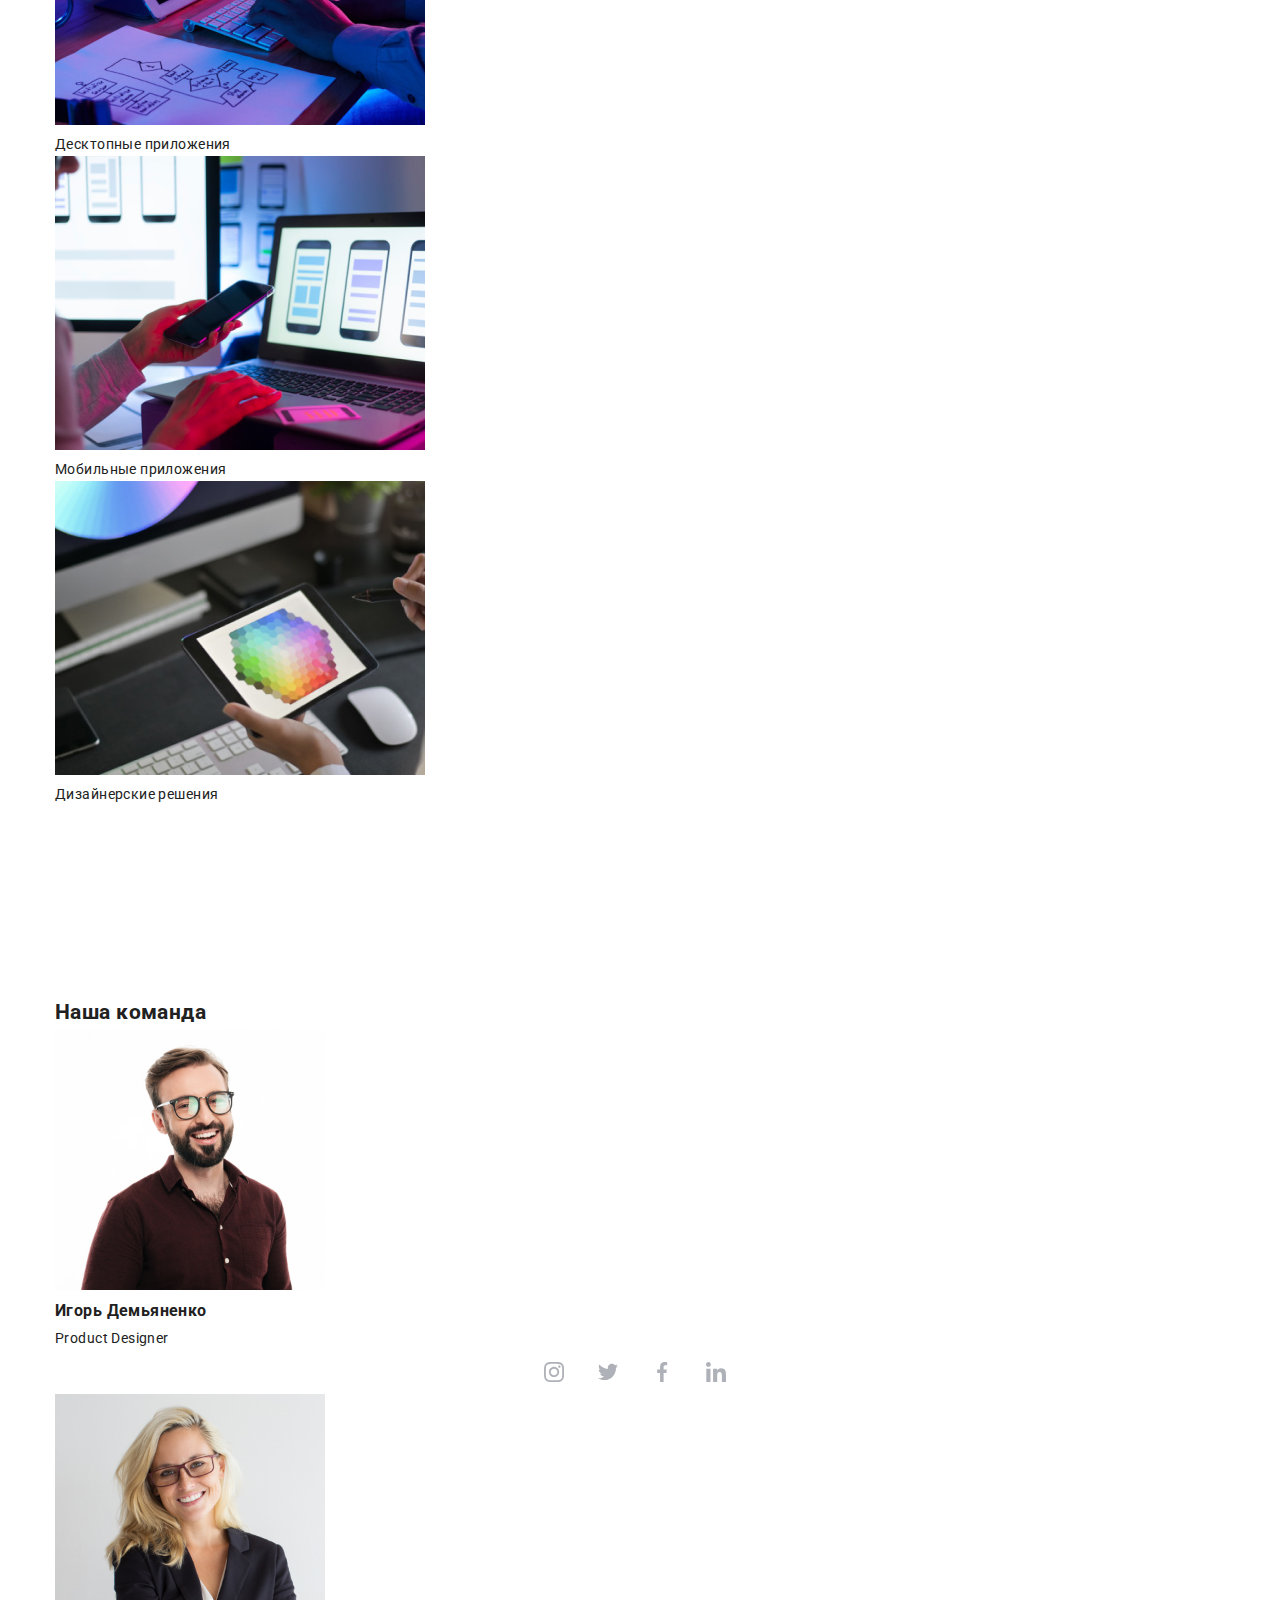
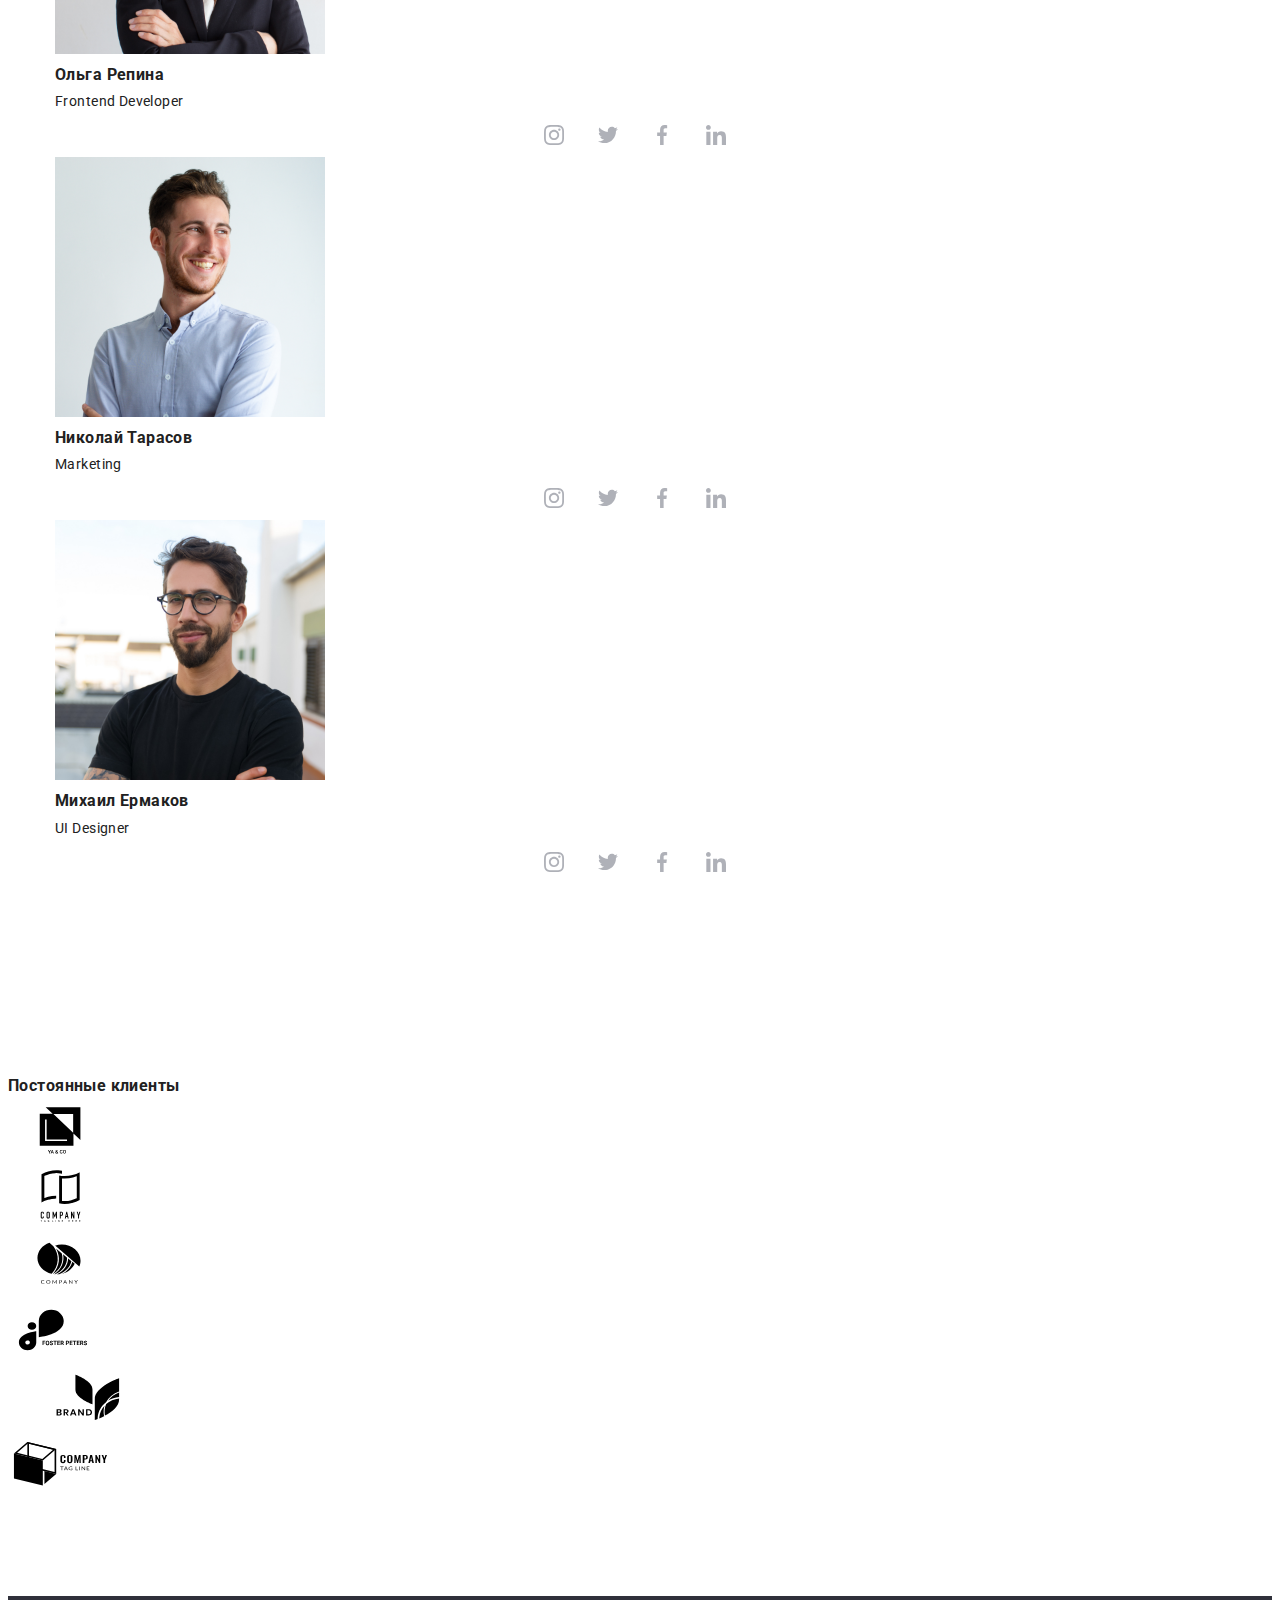
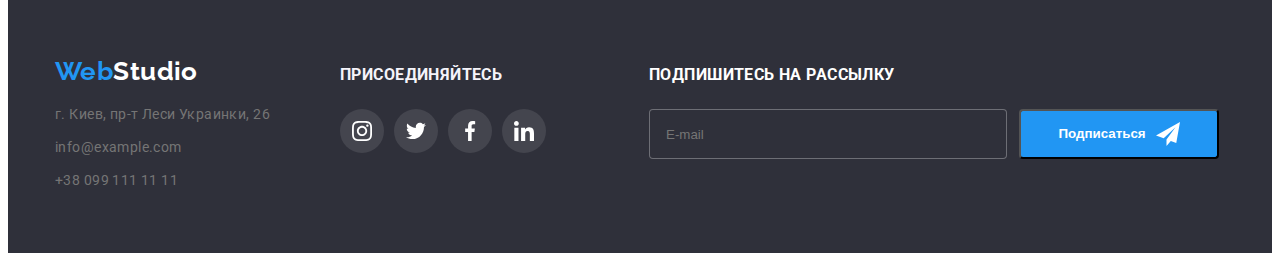
==== commit 52eb2f50: "Correct 2" ====
--- a/index.html
+++ b/index.html
@@ -17,7 +17,7 @@
         integrity="sha512-wpPYUAdjBVSE4KJnH1VR1HeZfpl1ub8YT/NKx4PuQ5NmX2tKuGu6U/JRp5y+Y8XG2tV+wKQpNHVUX03MfMFn9Q=="
         crossorigin="anonymous" referrerpolicy="no-referrer" />
 
-    <link rel="stylesheet" href="css/style.css">
+    <link rel="stylesheet" href="./css/main.min.css">
 </head>
 
 <body class="body">
@@ -622,16 +622,16 @@
                 <label class="label-form">
                     Коментарий
 
-                    <textarea class="label-form-text" type="text" rows="5" placeholder="Введите текст">  </textarea>
+                    <textarea class="label-form-text"  rows="5" placeholder="Введите текст"></textarea>
                 </label>
 
                 <label class="label-form-formul">
                     <input type="checkbox" name="formul" value="">
                     <span class="label-checkbox"> Соглашаюсь с рассылкой и принимаю <a href="" class="conditions">
-                            Условия договора</a></span>
+                            Условия договора</a>
+                    </span>
                 </label>
-                <div class="label-button-modal">
-                    <button class="button-label" type="submit">Отправить</button>
+                <button class="button-label" type="submit">Отправить</button>
 
 
             </form>
--- a/css/main.min.css
+++ b/css/main.min.css
@@ -0,0 +1,2 @@
+:root{--brand-color-title: #212121;--brand-color-text: #757575;--brand-color-substrate: #2f303a;--brand-color-basic: #2196f3;--brand-color-name: #ffffff;--brand-color-line: #ececec;--brand-color-back: #f5f4fa;--brand-color-backgraund: rgba(47, 48, 58, 0.4);--brand-color-nummer: rgba(245, 244, 250, 1);--brand-color-link: #afb1b8;--brand-color-recht: rgba(238, 238, 238, 1);--brand-color-schadow: #e5e5e5;--brand-color-imgbox: rgb(47, 48, 58, 0.8);--brand-color-backdrop-index: rgba(0, 0, 0, 0.2);--brand-color-basic-overlay: rgba(33, 150, 243, 0.9);--brand-color-label-form: rgba(33, 33, 33, 0.2);--brand-color-link-footer: rgba(255, 255, 255, 0.1)}*{box-sizing:border-box}p,h1,h2,h3,h4,h5,h6{margin:0}ul{margin:0;padding:0;list-style:none}button{cursor:pointer}body{font-family:Roboto;color:var(--brand-color-title);font-size:14px;line-height:1.72;background-color:var(--brand-color-name);letter-spacing:0.03em}.container{width:1200px;padding-left:15px;padding-right:15px;margin-left:auto;margin-right:auto}.section{padding-top:94px;padding-bottom:94px}.section-help{padding-bottom:0px}.modal{padding:40px;position:absolute;top:50%;left:50%;margin:0;background-color:var(--brand-color-name);opacity:1;border-radius:4px;transition:500ms cubic-bezier(0.4, 0, 0.2, 1);transform:translate(-50%, -50%) scale(1)}.social-link:hover,.social-link:focus{background-color:var(--brand-color-basic);transition-timing-function:cubic-bezier(0.4, 0, 0.2, 1);transition-duration:250ms}.social-link:hover .social-icon,.social-link:focus .social-icon{fill:var(--brand-color-back);transition-timing-function:cubic-bezier(0.4, 0, 0.2, 1);transition-duration:250ms}.list{display:flex;justify-content:center}.social-item{width:44px;height:44px;fill:var(--brand-color-back)}.social-item:not(last-child){margin-right:10px}.social-icon{fill:var(--brand-color-link)}.social-link{width:100%;height:100%;border-radius:50%;display:flex;align-items:center;justify-content:center}.social-link:hover,.social-link:focus{background-color:var(--brand-color-basic);transition-timing-function:cubic-bezier(0.4, 0, 0.2, 1);transition-duration:250ms}.social-link:hover .social-icon,.social-link:focus .social-icon{fill:var(--brand-color-back);transition-timing-function:cubic-bezier(0.4, 0, 0.2, 1);transition-duration:250ms}.list{display:flex;justify-content:center}.social-item{width:44px;height:44px;fill:var(--brand-color-back)}.social-item:not(last-child){margin-right:10px}.social-icon{fill:var(--brand-color-link)}.social-link{width:100%;height:100%;border-radius:50%;display:flex;align-items:center;justify-content:center}.footer-social{color:var(--brand-color-back);display:block}.footer-social-icon{fill:var(--brand-color-name)}.footer-join{margin-bottom:20px;padding-top:0px}.footer-social{margin-left:70px}.footer-social-list{display:flex;align-items:center;justify-content:center;margin-top:20px}.footer-social-icon:hover,.footer-social-icon:focus{fill:var(--brand-color-name);transition-timing-function:cubic-bezier(0.4, 0, 0.2, 1);transition-duration:250ms}.footer-social-link{background-color:var(--brand-color-link-footer);transition-timing-function:cubic-bezier(0.4, 0, 0.2, 1);transition-duration:250ms}.footer-alle{display:flex;align-items:baseline}.footer{background-color:var(--brand-color-substrate);font-weight:400;padding-top:60px;padding-bottom:60px;display:flex}.adress-adress{color:var(--brand-color-name)}.adress{color:var(--brand-color-name);display:flex;flex-direction:column;padding-top:15px}.adress-item:not(:last-child){margin-bottom:9px}.footer-a{font-style:normal;font-weight:400;color:var(--brand-color-text);text-decoration:none}.button-label-footer{background-color:var(--brand-color-basic)}.footer-blank{margin-left:93px}.footer-blank-name{color:var(--brand-color-name);text-transform:uppercase;margin-bottom:20px}.label-footer-text{border:1px solid rgba(255,255,255,0.3);padding-left:16px;color:var(--brand-color-name);background:var(--brand-color-substrate);border-radius:4px;width:358px;height:50px;margin-right:12px}.label-footer-text:focus-within{border:1px solid var(--brand-color-basic);border-radius:4px;outline:none}.subscribe .label-footer-text:hover,.subscribe .label-footer-text:focus{border-radius:var(--brand-color-basic)}.customers-icon-footer{fill:var(--brand-color-name);margin-left:10px}.button-label-footer{position:absolute;color:var(--brand-color-name);width:200px;height:50px;border-radius:4px;font-weight:bold;font-style:16px;line-height:1.87;cursor:pointer;display:inline-flex;justify-content:center;align-items:center;text-align:center;background-color:var(--brand-color-basic)}.web-studio-header{padding-top:24px;padding-bottom:25px;font-family:Raleway;font-size:26px;line-height:1.17;color:var(--brand-color-basic);font-weight:700;text-decoration:none}.web-studio-footer{font-family:Raleway;font-size:26px;line-height:1.17;color:var(--brand-color-basic);font-weight:700;text-decoration:none}.heder-web{color:var(--brand-color-title)}.footer-studio{color:var(--brand-color-name)}.hero{max-width:1600px;height:600px;background-color:rgba(196,196,196,0.1);background-image:linear-gradient(to right, rgba(47,48,58,0.4), rgba(47,48,58,0.4)),url(../img/hero-foto.jpg);background-repeat:no-repeat;background-size:cover;background-position:center;padding-top:200px;padding-bottom:200px;text-align:center;margin-left:auto;margin-right:auto}.effective{font-size:44px;line-height:1.36;color:var(--brand-color-name);font-weight:900;margin-bottom:30px}.to-order{background-color:var(--brand-color-basic);font-size:16px;line-height:1.82;color:var(--brand-color-name);font-weight:700;cursor:pointer;border-radius:4px;width:200px;height:50px}.header{border:1px solid var(--brand-color-line)}.header-container{margin:0 auto;display:flex;align-items:center}.color-block-a{color:var(--brand-color-title)}.color-block{color:var(--brand-color-text)}.header-nav{display:flex;align-items:center}.drei-button{display:flex;margin-left:93px}.drei-button-item{font-weight:500;line-height:1.17;color:var(--brand-color-title);margin-right:50px;padding-top:10px;padding-bottom:10px}.zwei-button{display:flex;margin-left:auto;align-items:center}.zwei-button-item{font-weight:500;line-height:1.17;color:var(--brand-color-text)}.zwei-button-item:not(:last-child){margin-right:50px}.nav-link::after{content:"";opacity:1;position:absolute;display:block;bottom:-32.5px;width:100%;height:4px;border-radius:4px;background-color:var(--brand-color-basic)}.navigation-link{position:relative}.icon-header .icon-header-item:hover,.icon-header .icon-header-item:focus{background-color:var(--brand-color-name);fill:var(--brand-color-basic);transition-timing-function:cubic-bezier(0.4, 0, 0.2, 1);transition-duration:250ms}.icon-header:hover .icon-header-item,.icon-header:focus .icon-header-item{color:var(--brand-color-basic);transition-timing-function:cubic-bezier(0.4, 0, 0.2, 1);transition-duration:250ms}.icon-header:hover,.icon-header:focus{fill:var(--brand-color-basic);transition-timing-function:cubic-bezier(0.4, 0, 0.2, 1);transition-duration:250ms}.icon-header:hover .icon-header-item,.icon-header:focus .icon-header-item{fill:var(--brand-color-basic);transition-timing-function:cubic-bezier(0.4, 0, 0.2, 1);transition-duration:250ms}.zwei-button .icon-header:hover,.zwei-button .icon-header:focus{border:var(--brand-color-basic);transition-timing-function:cubic-bezier(0.4, 0, 0.2, 1);transition-duration:250ms}.icon-header{display:flex;align-items:center;margin-right:30px}.icon-header-linc{margin-right:10px}.icon-header-item{display:flex;align-self:center;fill:var(--brand-color-text)}
+/*# sourceMappingURL=main.min.css.map */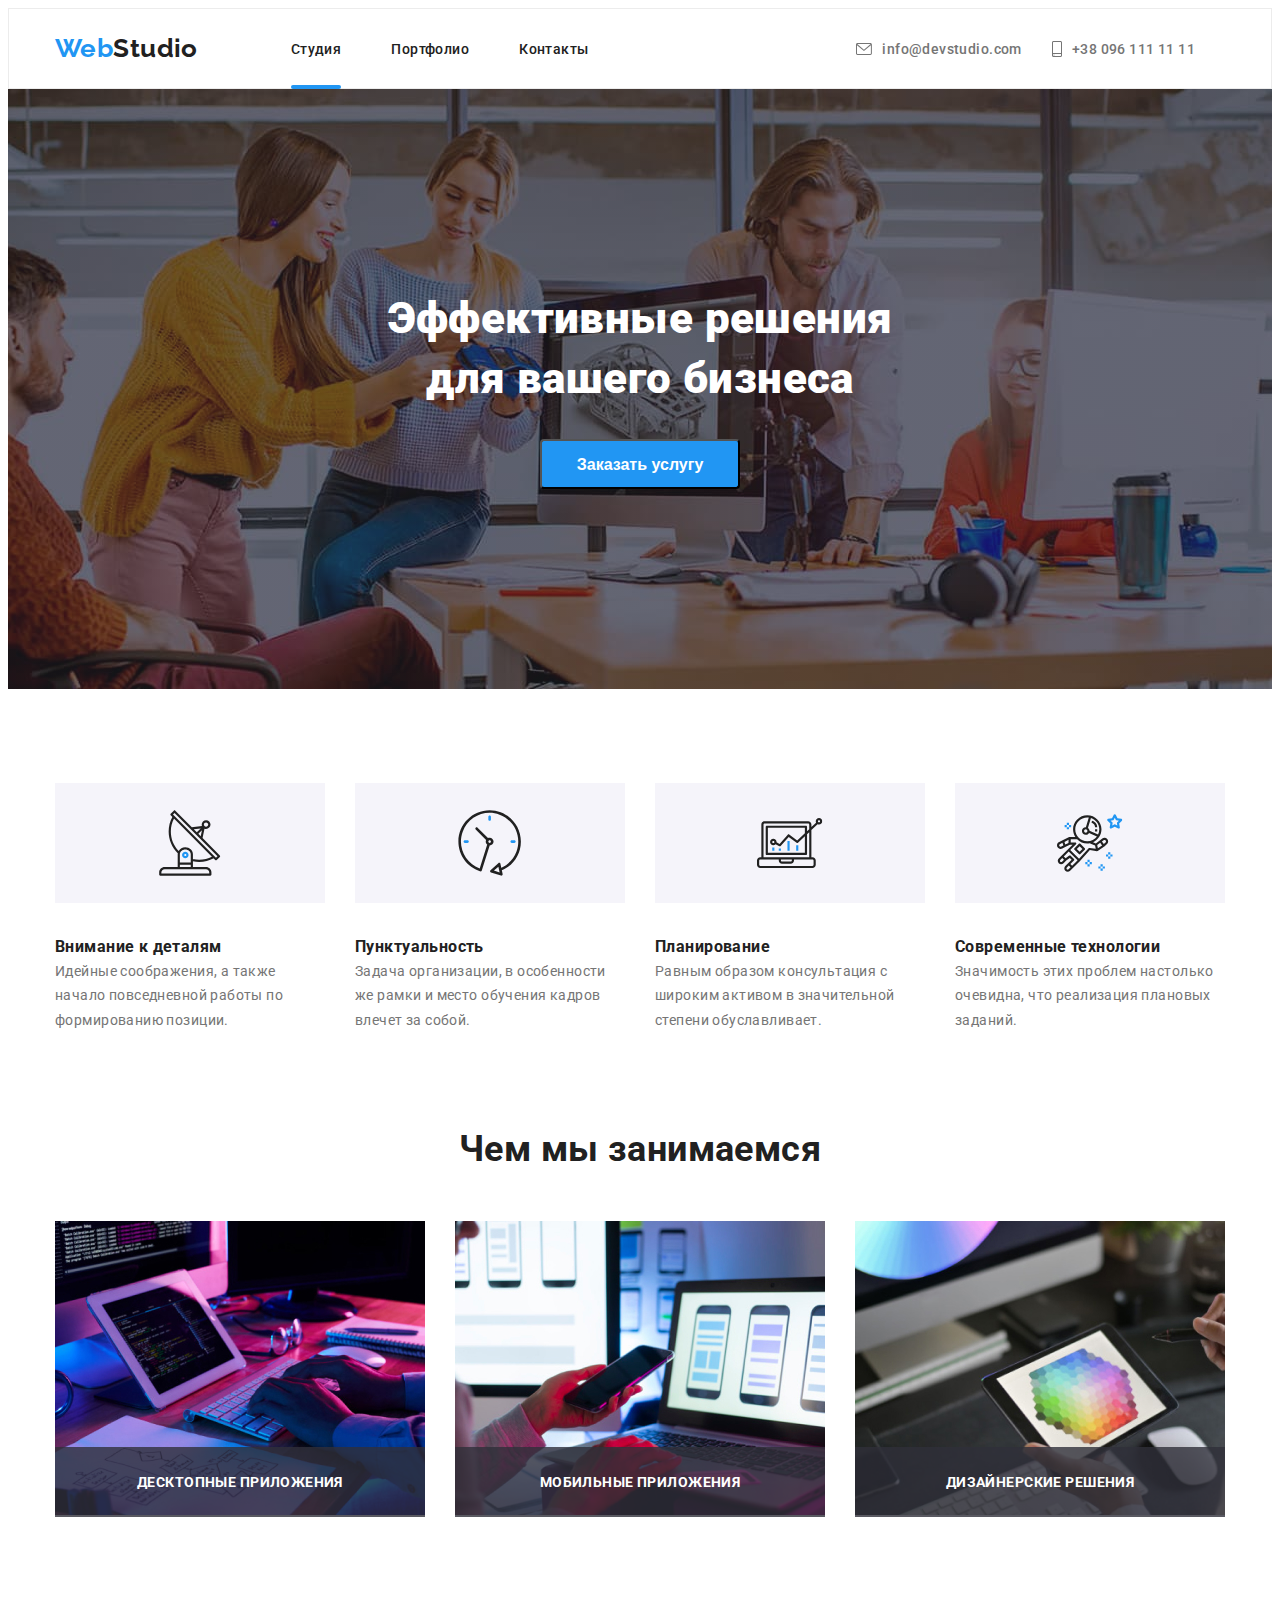
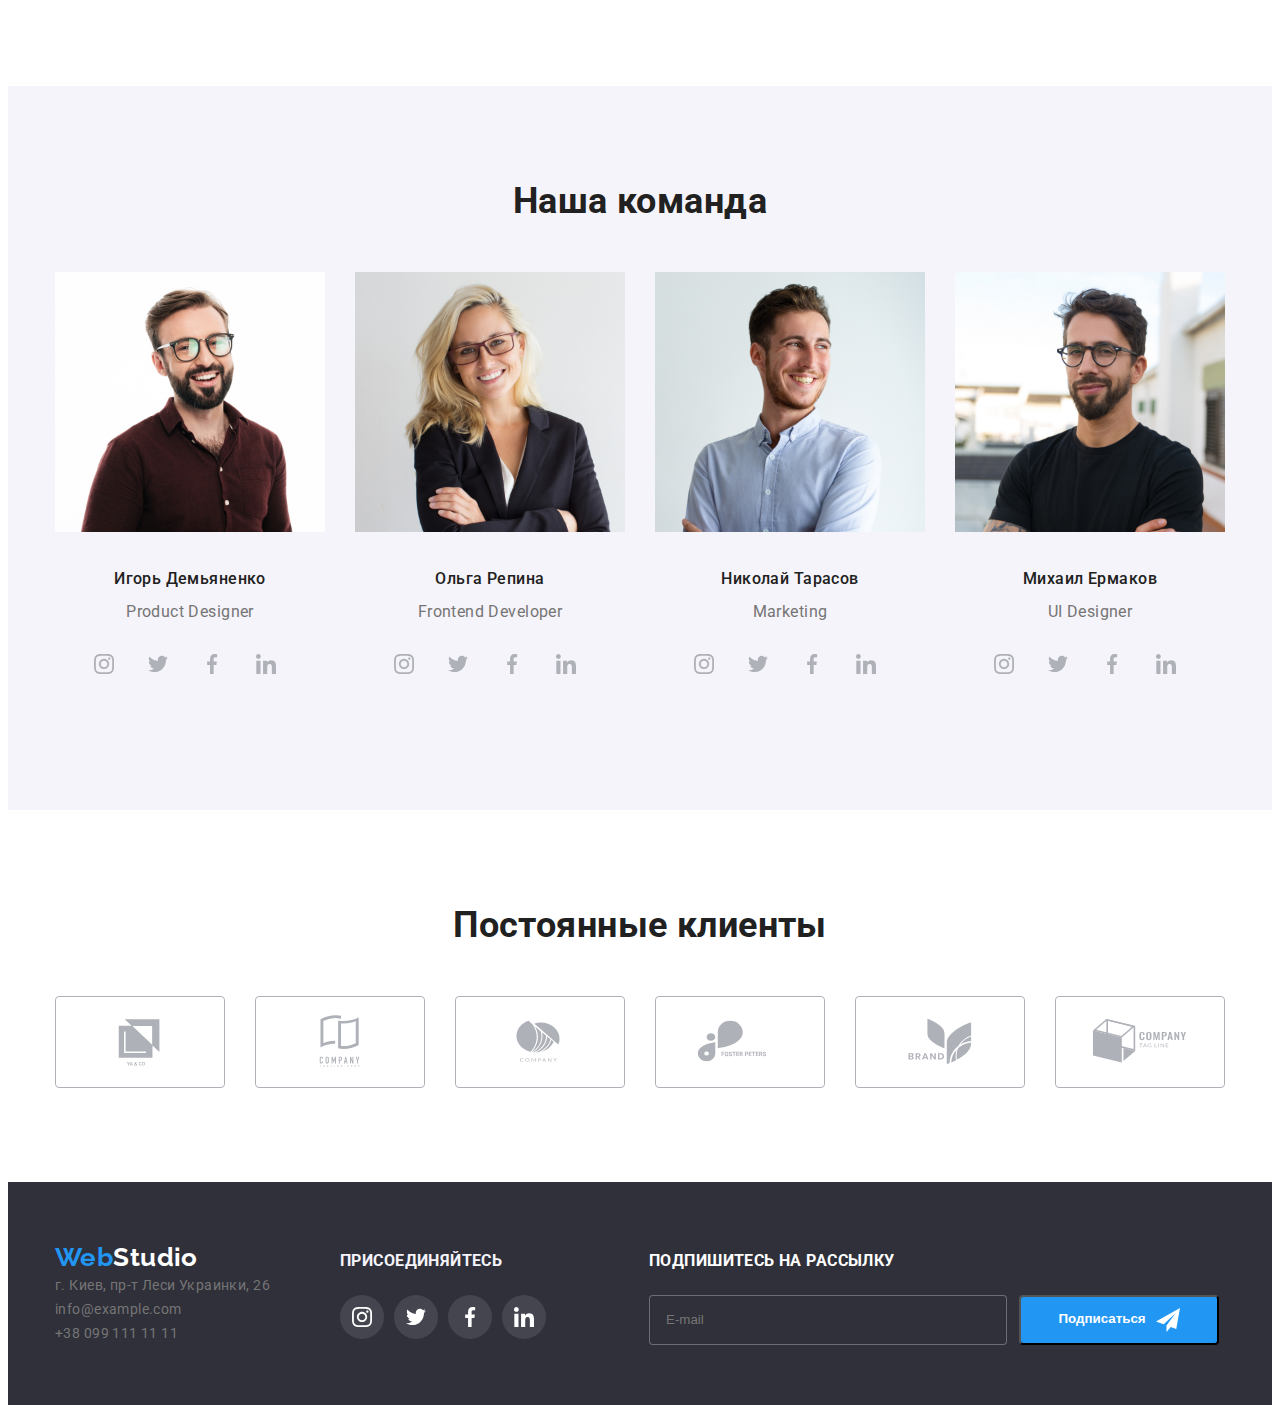
==== commit 918cd486: "CORREECTER" ====
--- a/index.html
+++ b/index.html
@@ -80,24 +80,7 @@
 
                 <button data-modal-open class="to-order" type="button">Заказать услугу</button>
 
-                <!-- <div class="backdrop is-hidden" data-modal>
-                    <div class="modal">
-                        <p class="">
-                            Добрый вечер! Щедрый вечер!
-                        </p>
-                        <ul>
-                            <li class="close">
-                                <a href="" class="close-mod">
-                                   
-                                </a>
-                            </li>
-                        </ul>
-                        <button data-modal-close class="data-modal-close"><svg class="close-modal" width="30" height="30">
-                            <use href="./img/close.svg#icon-close-black"></use>
-                        </svg></button>
-                    </div>
-                </div> -->
-
+                
             </div>
         </section>
 
@@ -585,7 +568,7 @@
                     Имя
                     <span class="icon-modal-button">
                         <input type="text" class="label-form-position" name="unser-name">
-                        <svg class="customers-icon-modal" width="12" height="12">
+                        <svg class="customers-icon-modal" width="22" height="22">
                             <use href="./img/modal.svg#person"></use>
                         </svg>
                     </span>
@@ -599,7 +582,7 @@
 
                     <span class="icon-modal-button">
                         <input type="tel" class="label-form-position" name="tel">
-                        <svg class="customers-icon-modal" width="13" height="13">
+                        <svg class="customers-icon-modal" width="22" height="22">
                             <use href="./img/modal.svg#phone"></use>
                         </svg>
                     </span>
@@ -612,7 +595,7 @@
 
                     <span class="icon-modal-button">
                         <input type="email" class="label-form-position" name="email">
-                        <svg class="customers-icon-modal" width="15" height="12">
+                        <svg class="customers-icon-modal" width="22" height="22">
                             <use href="./img/modal.svg#email"></use>
                         </svg>
                     </span>
--- a/css/main.min.css
+++ b/css/main.min.css
@@ -1,2 +1,2 @@
-:root{--brand-color-title: #212121;--brand-color-text: #757575;--brand-color-substrate: #2f303a;--brand-color-basic: #2196f3;--brand-color-name: #ffffff;--brand-color-line: #ececec;--brand-color-back: #f5f4fa;--brand-color-backgraund: rgba(47, 48, 58, 0.4);--brand-color-nummer: rgba(245, 244, 250, 1);--brand-color-link: #afb1b8;--brand-color-recht: rgba(238, 238, 238, 1);--brand-color-schadow: #e5e5e5;--brand-color-imgbox: rgb(47, 48, 58, 0.8);--brand-color-backdrop-index: rgba(0, 0, 0, 0.2);--brand-color-basic-overlay: rgba(33, 150, 243, 0.9);--brand-color-label-form: rgba(33, 33, 33, 0.2);--brand-color-link-footer: rgba(255, 255, 255, 0.1)}*{box-sizing:border-box}p,h1,h2,h3,h4,h5,h6{margin:0}ul{margin:0;padding:0;list-style:none}button{cursor:pointer}body{font-family:Roboto;color:var(--brand-color-title);font-size:14px;line-height:1.72;background-color:var(--brand-color-name);letter-spacing:0.03em}.container{width:1200px;padding-left:15px;padding-right:15px;margin-left:auto;margin-right:auto}.section{padding-top:94px;padding-bottom:94px}.section-help{padding-bottom:0px}.modal{padding:40px;position:absolute;top:50%;left:50%;margin:0;background-color:var(--brand-color-name);opacity:1;border-radius:4px;transition:500ms cubic-bezier(0.4, 0, 0.2, 1);transform:translate(-50%, -50%) scale(1)}.social-link:hover,.social-link:focus{background-color:var(--brand-color-basic);transition-timing-function:cubic-bezier(0.4, 0, 0.2, 1);transition-duration:250ms}.social-link:hover .social-icon,.social-link:focus .social-icon{fill:var(--brand-color-back);transition-timing-function:cubic-bezier(0.4, 0, 0.2, 1);transition-duration:250ms}.list{display:flex;justify-content:center}.social-item{width:44px;height:44px;fill:var(--brand-color-back)}.social-item:not(last-child){margin-right:10px}.social-icon{fill:var(--brand-color-link)}.social-link{width:100%;height:100%;border-radius:50%;display:flex;align-items:center;justify-content:center}.social-link:hover,.social-link:focus{background-color:var(--brand-color-basic);transition-timing-function:cubic-bezier(0.4, 0, 0.2, 1);transition-duration:250ms}.social-link:hover .social-icon,.social-link:focus .social-icon{fill:var(--brand-color-back);transition-timing-function:cubic-bezier(0.4, 0, 0.2, 1);transition-duration:250ms}.list{display:flex;justify-content:center}.social-item{width:44px;height:44px;fill:var(--brand-color-back)}.social-item:not(last-child){margin-right:10px}.social-icon{fill:var(--brand-color-link)}.social-link{width:100%;height:100%;border-radius:50%;display:flex;align-items:center;justify-content:center}.footer-social{color:var(--brand-color-back);display:block}.footer-social-icon{fill:var(--brand-color-name)}.footer-join{margin-bottom:20px;padding-top:0px}.footer-social{margin-left:70px}.footer-social-list{display:flex;align-items:center;justify-content:center;margin-top:20px}.footer-social-icon:hover,.footer-social-icon:focus{fill:var(--brand-color-name);transition-timing-function:cubic-bezier(0.4, 0, 0.2, 1);transition-duration:250ms}.footer-social-link{background-color:var(--brand-color-link-footer);transition-timing-function:cubic-bezier(0.4, 0, 0.2, 1);transition-duration:250ms}.footer-alle{display:flex;align-items:baseline}.footer{background-color:var(--brand-color-substrate);font-weight:400;padding-top:60px;padding-bottom:60px;display:flex}.adress-adress{color:var(--brand-color-name)}.adress{color:var(--brand-color-name);display:flex;flex-direction:column;padding-top:15px}.adress-item:not(:last-child){margin-bottom:9px}.footer-a{font-style:normal;font-weight:400;color:var(--brand-color-text);text-decoration:none}.button-label-footer{background-color:var(--brand-color-basic)}.footer-blank{margin-left:93px}.footer-blank-name{color:var(--brand-color-name);text-transform:uppercase;margin-bottom:20px}.label-footer-text{border:1px solid rgba(255,255,255,0.3);padding-left:16px;color:var(--brand-color-name);background:var(--brand-color-substrate);border-radius:4px;width:358px;height:50px;margin-right:12px}.label-footer-text:focus-within{border:1px solid var(--brand-color-basic);border-radius:4px;outline:none}.subscribe .label-footer-text:hover,.subscribe .label-footer-text:focus{border-radius:var(--brand-color-basic)}.customers-icon-footer{fill:var(--brand-color-name);margin-left:10px}.button-label-footer{position:absolute;color:var(--brand-color-name);width:200px;height:50px;border-radius:4px;font-weight:bold;font-style:16px;line-height:1.87;cursor:pointer;display:inline-flex;justify-content:center;align-items:center;text-align:center;background-color:var(--brand-color-basic)}.web-studio-header{padding-top:24px;padding-bottom:25px;font-family:Raleway;font-size:26px;line-height:1.17;color:var(--brand-color-basic);font-weight:700;text-decoration:none}.web-studio-footer{font-family:Raleway;font-size:26px;line-height:1.17;color:var(--brand-color-basic);font-weight:700;text-decoration:none}.heder-web{color:var(--brand-color-title)}.footer-studio{color:var(--brand-color-name)}.hero{max-width:1600px;height:600px;background-color:rgba(196,196,196,0.1);background-image:linear-gradient(to right, rgba(47,48,58,0.4), rgba(47,48,58,0.4)),url(../img/hero-foto.jpg);background-repeat:no-repeat;background-size:cover;background-position:center;padding-top:200px;padding-bottom:200px;text-align:center;margin-left:auto;margin-right:auto}.effective{font-size:44px;line-height:1.36;color:var(--brand-color-name);font-weight:900;margin-bottom:30px}.to-order{background-color:var(--brand-color-basic);font-size:16px;line-height:1.82;color:var(--brand-color-name);font-weight:700;cursor:pointer;border-radius:4px;width:200px;height:50px}.header{border:1px solid var(--brand-color-line)}.header-container{margin:0 auto;display:flex;align-items:center}.color-block-a{color:var(--brand-color-title)}.color-block{color:var(--brand-color-text)}.header-nav{display:flex;align-items:center}.drei-button{display:flex;margin-left:93px}.drei-button-item{font-weight:500;line-height:1.17;color:var(--brand-color-title);margin-right:50px;padding-top:10px;padding-bottom:10px}.zwei-button{display:flex;margin-left:auto;align-items:center}.zwei-button-item{font-weight:500;line-height:1.17;color:var(--brand-color-text)}.zwei-button-item:not(:last-child){margin-right:50px}.nav-link::after{content:"";opacity:1;position:absolute;display:block;bottom:-32.5px;width:100%;height:4px;border-radius:4px;background-color:var(--brand-color-basic)}.navigation-link{position:relative}.icon-header .icon-header-item:hover,.icon-header .icon-header-item:focus{background-color:var(--brand-color-name);fill:var(--brand-color-basic);transition-timing-function:cubic-bezier(0.4, 0, 0.2, 1);transition-duration:250ms}.icon-header:hover .icon-header-item,.icon-header:focus .icon-header-item{color:var(--brand-color-basic);transition-timing-function:cubic-bezier(0.4, 0, 0.2, 1);transition-duration:250ms}.icon-header:hover,.icon-header:focus{fill:var(--brand-color-basic);transition-timing-function:cubic-bezier(0.4, 0, 0.2, 1);transition-duration:250ms}.icon-header:hover .icon-header-item,.icon-header:focus .icon-header-item{fill:var(--brand-color-basic);transition-timing-function:cubic-bezier(0.4, 0, 0.2, 1);transition-duration:250ms}.zwei-button .icon-header:hover,.zwei-button .icon-header:focus{border:var(--brand-color-basic);transition-timing-function:cubic-bezier(0.4, 0, 0.2, 1);transition-duration:250ms}.icon-header{display:flex;align-items:center;margin-right:30px}.icon-header-linc{margin-right:10px}.icon-header-item{display:flex;align-self:center;fill:var(--brand-color-text)}
+:root{--brand-color-title: #212121;--brand-color-text: #757575;--brand-color-substrate: #2f303a;--brand-color-basic: #2196f3;--brand-color-name: #ffffff;--brand-color-line: #ececec;--brand-color-back: #f5f4fa;--brand-color-backgraund: rgba(47, 48, 58, 0.4);--brand-color-nummer: rgba(245, 244, 250, 1);--brand-color-link: #afb1b8;--brand-color-recht: rgba(238, 238, 238, 1);--brand-color-schadow: #e5e5e5;--brand-color-imgbox: rgb(47, 48, 58, 0.8);--brand-color-backdrop-index: rgba(0, 0, 0, 0.2);--brand-color-basic-overlay: rgba(33, 150, 243, 0.9);--brand-color-label-form: rgba(33, 33, 33, 0.2);--brand-color-link-footer: rgba(255, 255, 255, 0.1)}body{font-family:Roboto;color:var(--brand-color-title);font-size:14px;line-height:1.72;background-color:var(--brand-color-name);letter-spacing:0.03em}*{box-sizing:border-box}p,h1,h2,h3,h4,h5,h6{margin:0}ul{margin:0;padding:0;list-style:none}button{cursor:pointer}.container{width:1200px;padding-left:15px;padding-right:15px;margin-left:auto;margin-right:auto}.section{padding-top:94px;padding-bottom:94px}.section-help{padding-bottom:0px}.button-label{display:block;margin:0 auto;width:200px;height:50px;border-radius:4px;margin-top:30px;border-color:var(--brand-color-basic);background-color:var(--brand-color-basic);color:var(--brand-color-name)}.label .customers-icon:hover,.label .customers-icon:focus{box-shadow:var(--brand-color-basic)}.button-modal{display:flex}.icon-modal-button{position:relative;display:flex;flex-direction:column;margin-bottom:10px}.social-link:hover,.social-link:focus{background-color:var(--brand-color-basic);transition-timing-function:cubic-bezier(0.4, 0, 0.2, 1);transition-duration:250ms}.social-link:hover .social-icon,.social-link:focus .social-icon{fill:var(--brand-color-back);transition-timing-function:cubic-bezier(0.4, 0, 0.2, 1);transition-duration:250ms}.list{display:flex;justify-content:center}.social-item{width:44px;height:44px;fill:var(--brand-color-back)}.social-item:not(last-child){margin-right:10px}.social-icon{fill:var(--brand-color-link)}.social-link{width:100%;height:100%;border-radius:50%;display:flex;align-items:center;justify-content:center}.social-link:hover,.social-link:focus{background-color:var(--brand-color-basic);transition-timing-function:cubic-bezier(0.4, 0, 0.2, 1);transition-duration:250ms}.social-link:hover .social-icon,.social-link:focus .social-icon{fill:var(--brand-color-back);transition-timing-function:cubic-bezier(0.4, 0, 0.2, 1);transition-duration:250ms}.list{display:flex;justify-content:center}.social-item{width:44px;height:44px;fill:var(--brand-color-back)}.social-item:not(last-child){margin-right:10px}.social-icon{fill:var(--brand-color-link)}.social-link{width:100%;height:100%;border-radius:50%;display:flex;align-items:center;justify-content:center}.footer-social{color:var(--brand-color-back);display:block}.footer-social-icon{fill:var(--brand-color-name)}.footer-join{margin-bottom:20px;padding-top:0px}.footer-social{margin-left:70px}.footer-social-list{display:flex;align-items:center;justify-content:center;margin-top:20px}.footer-social-icon:hover,.footer-social-icon:focus{fill:var(--brand-color-name);transition-timing-function:cubic-bezier(0.4, 0, 0.2, 1);transition-duration:250ms}.footer-social-link{background-color:var(--brand-color-link-footer);transition-timing-function:cubic-bezier(0.4, 0, 0.2, 1);transition-duration:250ms}.footer-alle{display:flex;align-items:baseline}.web-studio-header{padding-top:24px;padding-bottom:25px;font-family:Raleway;font-size:26px;line-height:1.17;color:var(--brand-color-basic);font-weight:700;text-decoration:none}.web-studio-footer{font-family:Raleway;font-size:26px;line-height:1.17;color:var(--brand-color-basic);font-weight:700;text-decoration:none}.heder-web{color:var(--brand-color-title)}.footer-studio{color:var(--brand-color-name)}.backdrop{transition:opacity 250ms cubic-bezier(0.4, 0, 0.2, 1);position:fixed;top:0;left:0;width:100%;height:100%;background-color:var(--brand-color-backdrop-index);opacity:1}.backdrop.is-hidden{width:100%;height:100%;background-color:var(--brand-color-title);opacity:1;visibility:hidden;pointer-events:none;transition-duration:cubic-bezier(0.4, 0, 0.2, 1)}.backdrop.is-hidden .modal{transform:translate(-50%, -50%) scale(0.5)}.backdrop.is-hidden{opacity:0;pointer-events:none}.modal{padding:40px;position:absolute;top:50%;left:50%;margin:0;background-color:var(--brand-color-name);opacity:1;border-radius:4px;transition:500ms cubic-bezier(0.4, 0, 0.2, 1);transform:translate(-50%, -50%) scale(1)}.data-modal-close{display:flex;align-items:center;justify-content:center;width:30px;height:30px;position:absolute;top:8px;right:8px;border-radius:50%;border:1px solid var(--brand-color-name)}.close{display:flex}.close-modal{width:30px;height:30px;top:9px;right:10px}.data-modal-close:hover .close-modal,.data-modal-close:focus .close-modal{fill:var(--brand-color-basic)}.modal-text{font-size:20px;line-height:1.7;font-style:normal;font-weight:bold;text-align:center}.textarea{resize:none}.label-form{display:flex;flex-direction:column}.label-form-formul{display:flex;align-items:center;justify-content:center;margin-bottom:10px;padding-top:20px}.customers-icon-modal{width:40px;position:absolute;top:50%;transform:translateY(-50%);pointer-events:none;transition:fill 250ms cubic-bezier(0.4, 0, 0.2, 1)}.label-checkbox{margin-left:7px}.conditions{color:var(--brand-color-basic);padding-right:10px}.label-form-position{border:1px solid var(--brand-color-label-form);border-radius:1px solid var(--brand-color-basic);border-radius:4px;padding-left:42px;width:448px;height:40px}.icon-modal-button:focus-within .customers-icon-modal{fill:var(--brand-color-basic)}.label-form-position:focus-within{border:1px solid var(--brand-color-basic);border-radius:4px;outline:none}.label-form-text{resize:none;color:var(--brand-color-text);padding-top:12px;padding-left:16px;padding-bottom:12px;padding-right:16px;margin-top:12px;border:1px solid rgba(33,33,33,0.2);box-sizing:border-box;border-radius:4px}.label-form-text:focus-within{border:1px solid var(--brand-color-basic);border-radius:4px;outline:none}.overlay{padding-top:63px;padding-left:24px;padding-right:24px;width:370px;height:294px;color:var(--brand-color-name);font-style:normal;font-weight:normal;font-size:18px;height:1.55;background-color:var(--brand-color-basic-overlay);transform:translatey(101%);transition:transform 250ms}.overlay-a{color:var(--brand-color-name);margin:0;padding-top:27px;padding-bottom:27px;font-weight:700;font-size:14px;line-height:1.15;text-transform:uppercase}.header{border:1px solid var(--brand-color-line)}.header-container{margin:0 auto;display:flex;align-items:center}.color-block-a{color:var(--brand-color-title)}.color-block{color:var(--brand-color-text)}.header-nav{display:flex;align-items:center}.drei-button{display:flex;margin-left:93px}.drei-button-item{font-weight:500;line-height:1.17;color:var(--brand-color-title);margin-right:50px;padding-top:10px;padding-bottom:10px}.zwei-button{display:flex;margin-left:auto;align-items:center}.zwei-button-item{font-weight:500;line-height:1.17;color:var(--brand-color-text)}.zwei-button-item:not(:last-child){margin-right:50px}.nav-link::after{content:"";opacity:1;position:absolute;display:block;bottom:-32.5px;width:100%;height:4px;border-radius:4px;background-color:var(--brand-color-basic)}.navigation-link{position:relative}.icon-header .icon-header-item:hover,.icon-header .icon-header-item:focus{background-color:var(--brand-color-name);fill:var(--brand-color-basic);transition-timing-function:cubic-bezier(0.4, 0, 0.2, 1);transition-duration:250ms}.icon-header:hover .icon-header-item,.icon-header:focus .icon-header-item{color:var(--brand-color-basic);transition-timing-function:cubic-bezier(0.4, 0, 0.2, 1);transition-duration:250ms}.icon-header:hover,.icon-header:focus{fill:var(--brand-color-basic);transition-timing-function:cubic-bezier(0.4, 0, 0.2, 1);transition-duration:250ms}.icon-header:hover .icon-header-item,.icon-header:focus .icon-header-item{fill:var(--brand-color-basic);transition-timing-function:cubic-bezier(0.4, 0, 0.2, 1);transition-duration:250ms}.zwei-button .icon-header:hover,.zwei-button .icon-header:focus{border:var(--brand-color-basic);transition-timing-function:cubic-bezier(0.4, 0, 0.2, 1);transition-duration:250ms}.icon-header{display:flex;align-items:center;margin-right:30px}.icon-header-linc{margin-right:10px}.icon-header-item{display:flex;align-self:center;fill:var(--brand-color-text)}.header .color-block:hover,.header .color-block:focus,.header .color-block-a:hover,.header .color-block-a:focus{color:var(--brand-color-basic);transition:color 250ms,cubic-bezier(0.4, 0, 0.2, 1),background-color 250ms cubic-bezier(0.4, 0, 0.2, 1);transition-timing-function:cubic-bezier(0.4, 0, 0.2, 1);transition-duration:250ms}.hero{max-width:1600px;height:600px;background-color:rgba(196,196,196,0.1);background-image:linear-gradient(to right, rgba(47,48,58,0.4), rgba(47,48,58,0.4)),url(../img/hero-foto.jpg);background-repeat:no-repeat;background-size:cover;background-position:center;padding-top:200px;padding-bottom:200px;text-align:center;margin-left:auto;margin-right:auto}.effective{font-size:44px;line-height:1.36;color:var(--brand-color-name);font-weight:900;margin-bottom:30px}.to-order{background-color:var(--brand-color-basic);font-size:16px;line-height:1.82;color:var(--brand-color-name);font-weight:700;cursor:pointer;border-radius:4px;width:200px;height:50px}.icon-item{display:flex;justify-content:center}.peculiaritiese-item{background-color:var(--brand-color-back);width:270px;height:120px;display:flex;align-items:center;justify-content:center;margin-bottom:30px}.peculiaritiese-item:not(:last-child){margin-right:30px}.peculiaritiese-link{display:flex;align-items:center;justify-content:center}.how-a{font-size:36px;line-height:1.17;font-weight:700;text-align:center;margin-bottom:50px}.imgbox-a:not(:last-child){padding-right:30px}.imgbox{display:flex;justify-content:space-between}.box-imgbox{position:relative;bottom:75px;width:100%;background-color:var(--brand-color-imgbox);text-align:center}.ourteam{background:var(--brand-color-back)}.our{font-size:36px;line-height:1.17;color:var(--brand-color-title);text-align:center;font-weight:700;margin-bottom:50px}.fotogrupp{display:flex;justify-content:space-between;width:calc(100% - 30px)}.foto-a:not(:last-child){margin-right:30px}.name-img{font-size:16px;line-height:1.2;color:var(--brand-color-title);font-weight:500}.name-specialitat{font-size:16px;color:var(--brand-color-text);font-weight:400;margin-top:10px;margin-bottom:16px}.name-i-s{padding-top:30px;padding-bottom:30px;text-align:center}.peculiaritiese{display:flex;align-items:stretch;padding-top:0px}.block:not(:last-child){margin-right:30px}.block-name{width:270px;height:16px;font-weight:700;margin-bottom:10px}.block-text{width:270px;height:75px;font-weight:400;color:var(--brand-color-text)}.regular-customers{font-size:36px;line-height:1.17;color:var(--brand-color-title);text-align:center;font-weight:700;margin-bottom:50px}.customers-social{display:flex;justify-content:center}.customers-link{display:flex;align-items:center;justify-content:center;width:168px;height:90px}.customers-item{border:1px solid var(--brand-color-link);border-radius:4px}.customers-item:not(:last-child){margin-right:30px}.customers-icon{fill:var(--brand-color-link)}.customers-item:hover,.customers-item:focus{fill:var(--brand-color-basic);transition-timing-function:cubic-bezier(0.4, 0, 0.2, 1);transition-duration:250ms}.customers-item:hover .customers-icon,.customers-item:focus .customers-icon{fill:var(--brand-color-basic);transition-timing-function:cubic-bezier(0.4, 0, 0.2, 1);transition-duration:250ms}.customers-social .customers-item:hover,.customers-social .customers-item:focus{border:1px solid var(--brand-color-basic);transition-timing-function:cubic-bezier(0.4, 0, 0.2, 1);transition-duration:250ms}.button-poster{display:block;padding-bottom:94px}.button{font-size:16px;line-height:1.6;color:var(--brand-color-title);font-weight:500}.button-all{text-align:center}.alle-button{display:flex;flex-direction:row;justify-content:center;margin-bottom:50px}.button-alle{border:none;cursor:pointer;border-radius:4px}.button-all:not(:last-child){margin-right:8px}.button-a{height:38px;width:73px}.button-b{height:38px;width:128px}.button-c{height:38px;width:145px}.button-d{height:38px;width:103px}.button-e{height:38px;width:130px}.button .button-alle:hover,.button .button-alle:focus{background-color:var(--brand-color-basic);color:var(--brand-color-name);box-shadow:0 2px 2px 0 var(--brand-color-link);transition-timing-function:cubic-bezier(0.4, 0, 0.2, 1);transition-duration:250ms}.poster{display:flex;flex-wrap:wrap}.poster-container{padding-top:20px;padding-bottom:20px;padding-left:24px;border-right:1px solid var(--brand-color-recht);border-bottom:1px solid var(--brand-color-recht)}.poster-blank{display:flex;border-bottom:1px solid var(--brand-color-recht)}.poster-blank:not(:nth-child(3n)){margin-right:30px}.poster-blank:not(:nth-last-child(-n+3)){margin-bottom:30px}.poster-foto{text-decoration:none}.poster-name{font-size:18px;line-height:2;color:var(--brand-color-title);font-weight:700;margin-bottom:4px}.poster-text{font-size:16px;line-height:1.9;color:var(--brand-color-text);font-weight:400}.box-poster{position:absolute;overflow:hidden;width:370px;height:294px}.poster-blank:hover .overlay,.poster-blank:focus .overlay{transform:translatex(0);transition-timing-function:cubic-bezier(0.4, 0, 0.2, 1);transition-duration:250ms}.poster .poster-blank:hover,.poster .poster-blank:focus{box-shadow:0px 1px 1px rgba(0,0,0,0.12),0px 4px 4px rgba(0,0,0,0.06),1px 4px 6px rgba(0,0,0,0.16);transition-timing-function:cubic-bezier(0.4, 0, 0.2, 1);transition-duration:250ms}.footer{background-color:var(--brand-color-substrate);font-weight:400;padding-top:60px;padding-bottom:60px;display:flex}.footer-a{font-style:normal;font-weight:400;color:var(--brand-color-text);text-decoration:none}.button-label-footer{background-color:var(--brand-color-basic)}.footer-blank{margin-left:93px}.footer-blank-name{color:var(--brand-color-name);text-transform:uppercase;margin-bottom:20px}.label-footer-text{border:1px solid rgba(255,255,255,0.3);padding-left:16px;color:var(--brand-color-name);background:var(--brand-color-substrate);border-radius:4px;width:358px;height:50px;margin-right:12px}.label-footer-text:focus-within{border:1px solid var(--brand-color-basic);border-radius:4px;outline:none}.subscribe .label-footer-text:hover,.subscribe .label-footer-text:focus{border-radius:var(--brand-color-basic)}.customers-icon-footer{fill:var(--brand-color-name);margin-left:10px}.button-label-footer{position:absolute;color:var(--brand-color-name);width:200px;height:50px;border-radius:4px;font-weight:bold;font-style:16px;line-height:1.87;cursor:pointer;display:inline-flex;justify-content:center;align-items:center;text-align:center;background-color:var(--brand-color-basic)}
 /*# sourceMappingURL=main.min.css.map */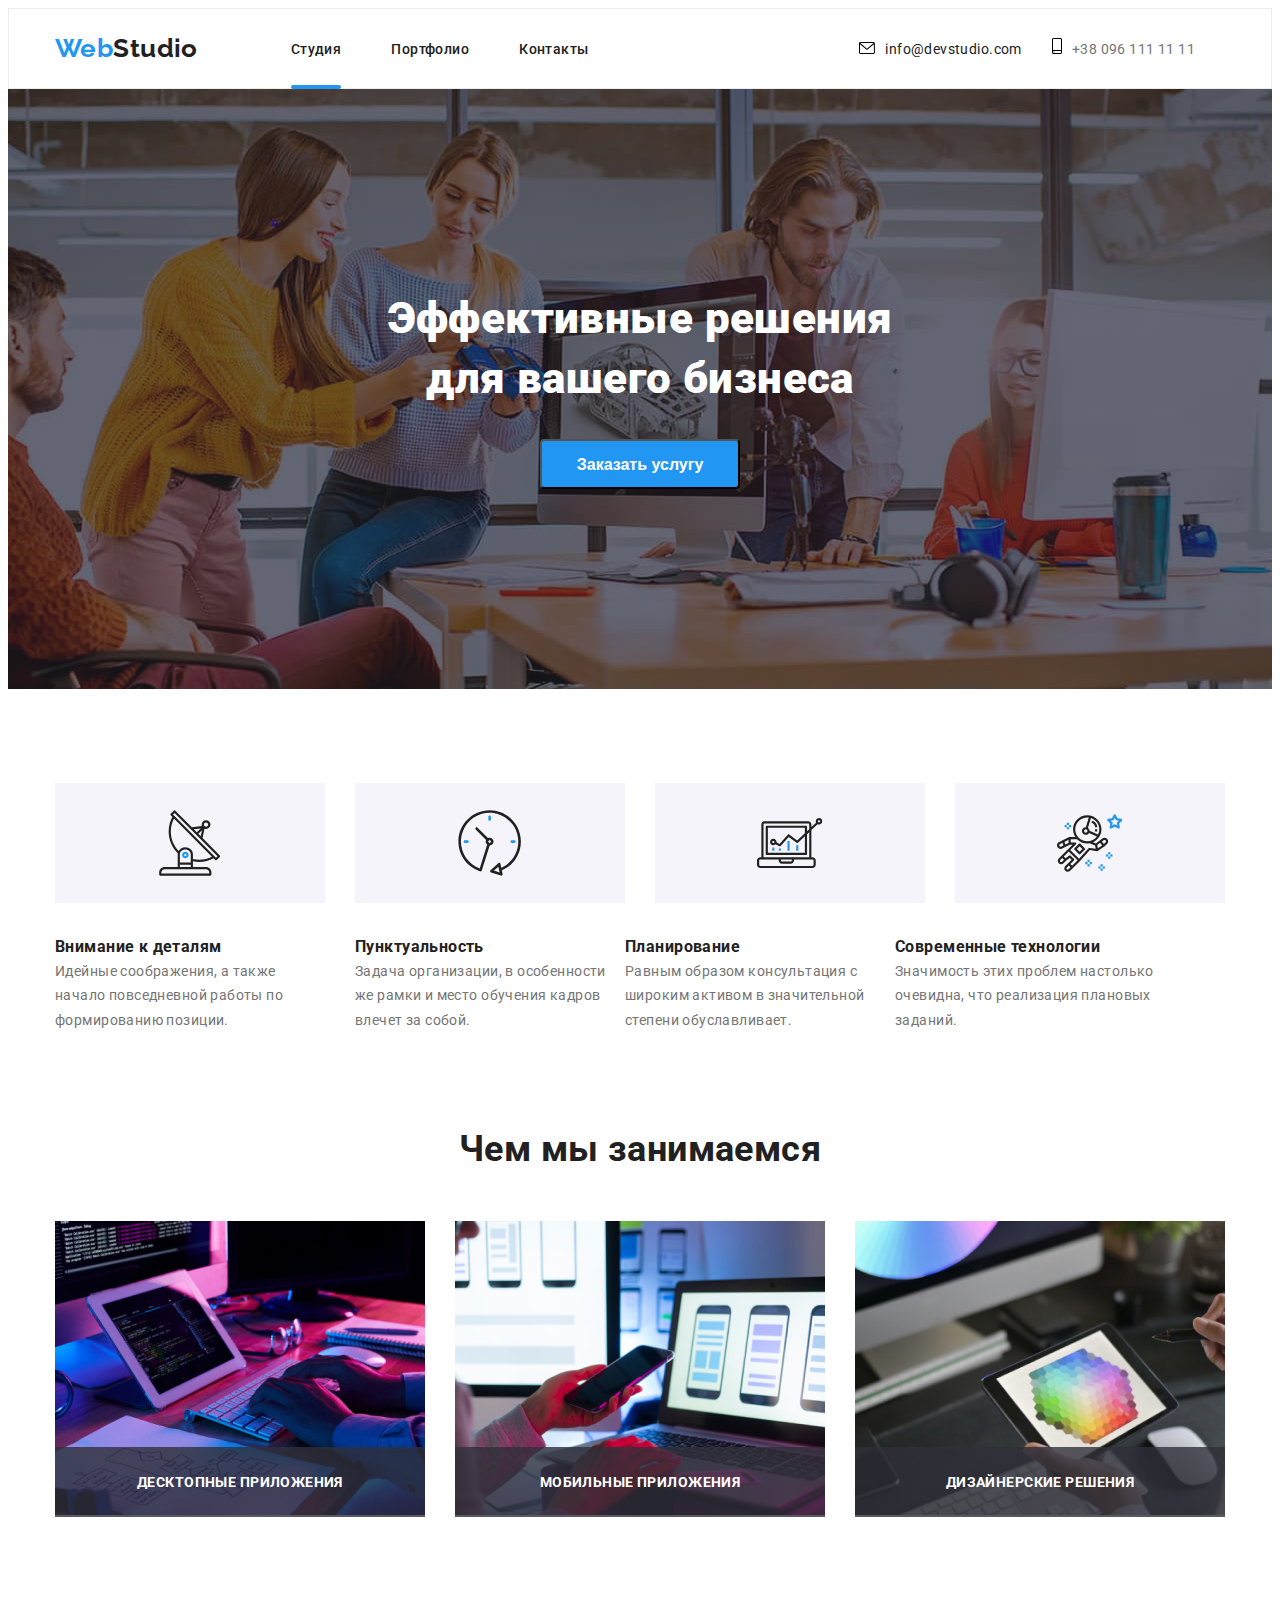
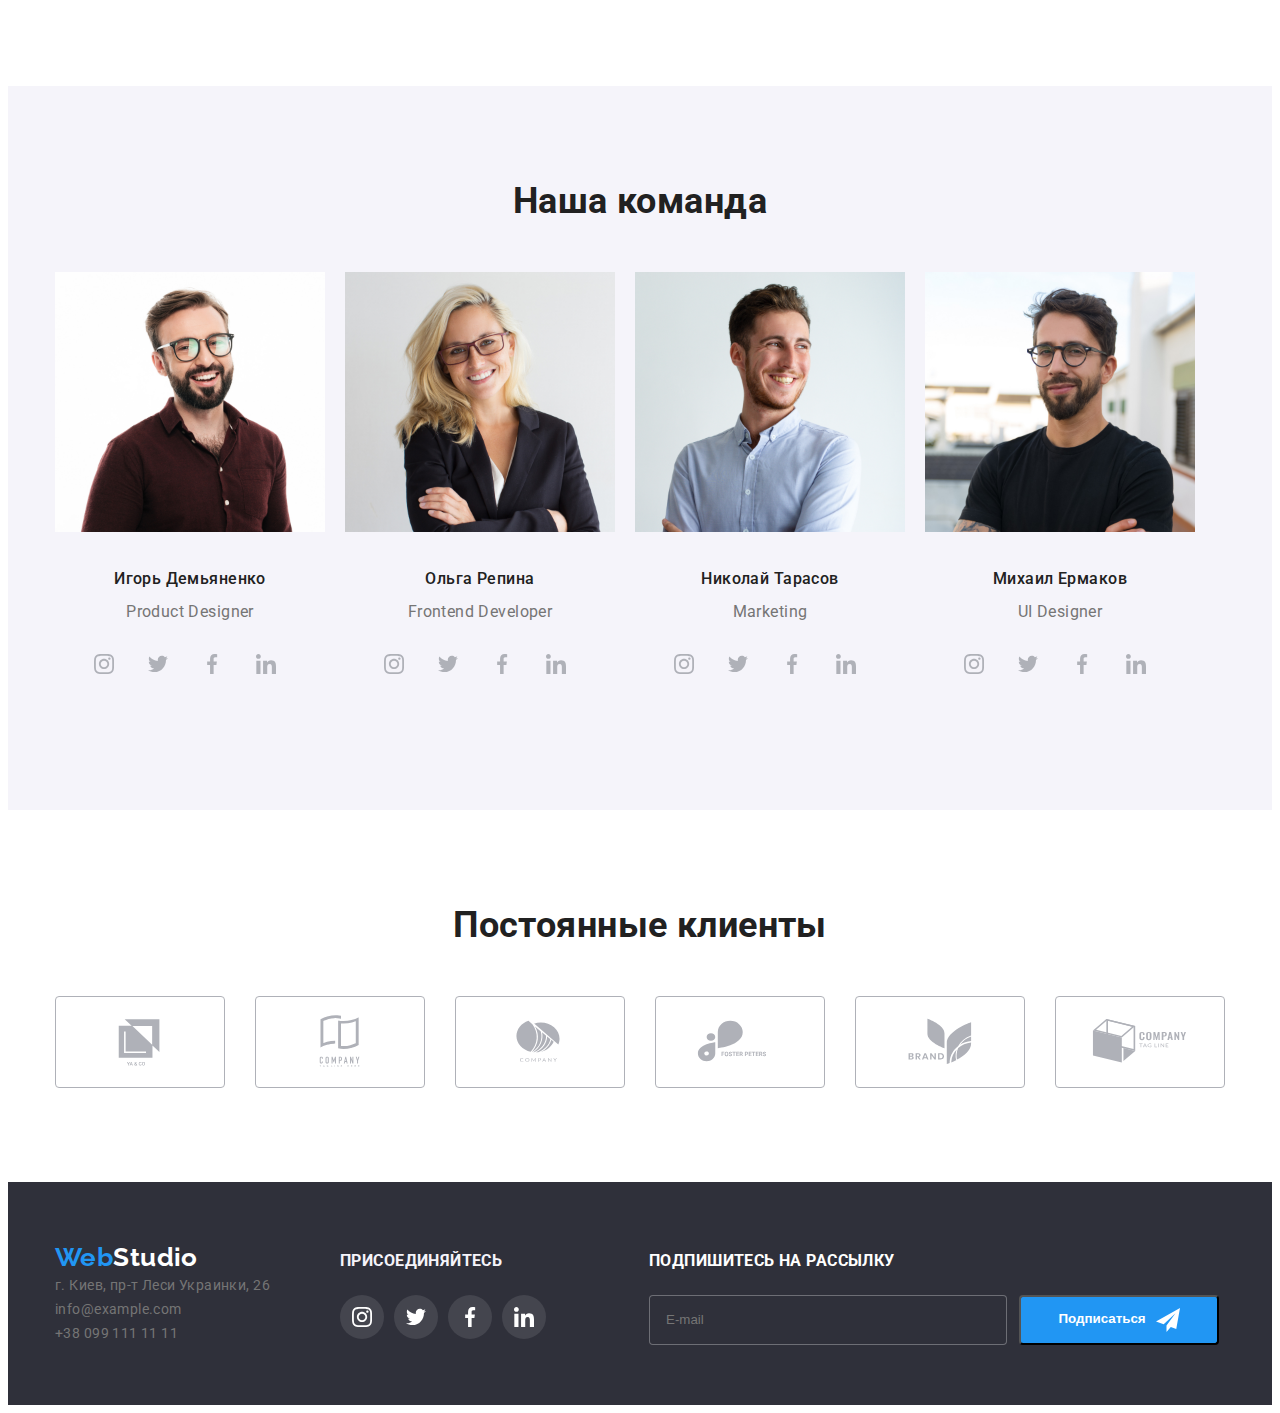
==== commit 8797d552: "БЭМ первые попытки" ====
--- a/index.html
+++ b/index.html
@@ -27,44 +27,48 @@
     <header class="header">
         <div class="container header-container">
 
-            <nav class="header-nav">
-                <a href="index.html" class="web-studio-header" target="_blank">Web<span
-                        class="heder-web">Studio</span></a>
-                <ul class="drei-button">
-                    <li class="drei-button-item"><a class="nav-link navigation-link" href="index.html"
-                            style="text-decoration: none;"><span class="color-block-a">Студия</span></a></li>
-                    <li class="drei-button-item"><a href="portfolio.html" style="text-decoration: none;"><span
-                                class="color-block-a">Портфолио</span></a></li>
-                    <li class="drei-button-item"><a href="Контакты" style="text-decoration: none;"><span
-                                class="color-block-a">Контакты</span></a></li>
+            <nav class="main-nav">
+                <a href="index.html" class="main-nav_webh" target="_blank">Web<span class="main-nav_webhed">Studio</span>
+                </a>
+                <ul class="main-nav_link">
+                    <li class="main-nav_item"><a class="main-nav_navlink main-nav_navigation" href="index.html" style="text-decoration: none;">
+                        <span class="main-nav_label">Студия</span></a>
+                    </li>
+                    <li class="main-nav_item"><a href="portfolio.html" style="text-decoration: none;">
+                        <span class="main-nav_label">Портфолио</span></a>
+                    </li>
+                    <li class="main-nav_item"><a href="Контакты" style="text-decoration: none;">
+                        <span class="main-nav_label">Контакты</span></a>
+                    </li>
                 </ul>
             </nav>
 
-            <ul class="zwei-button">
-
-                <li class="icon-header">
-                    <a href="https://info@devstudio.com" class="icon-header-linc" style="text-decoration: none;"
+            <ul class="man-navi">
+
+                <li class="man-navi_list">
+                    <a href="https://info@devstudio.com" class="man-navi_linc" style="text-decoration: none;"
                         target="_blank" rel="">
-                        <svg class="icon-header-item" width="16" height="12">
+                        <svg class="man-navi_icon" width="16" height="12">
                             <use href="./img/icons.svg#icon-envelope-hover"></use>
                         </svg>
                     </a>
 
-                    <a href="https://info@devstudio.com" style="text-decoration: none;" target="_blank" rel=""><span
-                            class="zwei-button-item icon-header-item color-block">info@devstudio.com</span></a>
-                </li>
-
-
-
-                <li class="icon-header">
-                    <a href="tel:+380961111111" class="icon-header-linc">
-                        <svg class="icon-header-item" width="10" height="16">
+                    <a href="https://info@devstudio.com" style="text-decoration: none;" target="_blank" rel="">
+                        <span class=" main-nav_label">info@devstudio.com</span>
+                    </a>
+                </li>
+
+
+
+                <li class="man-navi_list">
+                    <a href="tel:+380961111111" class="man-navi_linc">
+                        <svg class="man-navi_icon" width="10" height="16">
                             <use href="./img/icons.svg#icon-smartphone"></use>
                         </svg>
                     </a>
 
-                    <a href="tel:+380961111111" style="text-decoration: none;"><span
-                            class="zwei-button-item icon-header-item color-block">+38 096 111 11 11</span></a>
+                    <a href="tel:+380961111111" style="text-decoration: none;">
+                        <span class="main-nav_label color-block">+38 096 111 11 11</span></a>
                 </li>
             </ul>
         </div>
@@ -78,7 +82,7 @@
             <div class="container">
                 <h1 class="effective">Эффективные решения<br>для вашего бизнеса</h1>
 
-                <button data-modal-open class="to-order" type="button">Заказать услугу</button>
+                <button data-modal-open class="order" type="button">Заказать услугу</button>
 
                 
             </div>
@@ -88,34 +92,34 @@
         <section class="section section-help">
             <div class="container">
                 <!--<h2>Главная</h2>-->
-                <ul class="icon-item">
-
-                    <li class="peculiaritiese-item">
-                        <a class="peculiaritiese-link">
-                            <svg class="peculiaritiese-icon" width="65.32" height="70">
+                <ul class="nav-icon">
+
+                    <li class="nav-icon_item">
+                        <a class="nav-icon_link">
+                            <svg class="nav-icon_icon" width="65.32" height="70">
                                 <use href="./img/icons.svg#icon-antenna"></use>
                             </svg>
                         </a>
                     </li>
 
-                    <li class="peculiaritiese-item">
-                        <a class="peculiaritiese-link">
-                            <svg class="peculiaritiese-icon" width="65.32" height="70">
+                    <li class="nav-icon_item">
+                        <a class="nav-icon_link">
+                            <svg class="nav-icon_icon" width="65.32" height="70">
                                 <use href="./img/icons.svg#icon-clock"></use>
                             </svg>
                         </a>
                     </li>
 
-                    <li class="peculiaritiese-item">
-                        <a class="peculiaritiese-link">
-                            <svg class="peculiaritiese-icon" width="65.32" height="70">
+                    <li class="nav-icon_item">
+                        <a class="nav-icon_link">
+                            <svg class="nav-icon_icon" width="65.32" height="70">
                                 <use href="./img/icons.svg#icon-diagram"></use>
                             </svg>
                         </a>
                     </li>
-                    <li class="peculiaritiese-item">
-                        <a class="peculiaritiese-link">
-                            <svg class="peculiaritiese-icon" width="65.32" height="70">
+                    <li class="nav-icon_item">
+                        <a class="nav-icon_link">
+                            <svg class="nav-icon_icon" width="65.32" height="70">
                                 <use href="./img/icons.svg#icon-astronaut"></use>
                             </svg>
                         </a>
@@ -123,29 +127,29 @@
 
                 </ul>
 
-                <ul class="peculiaritiese">
-
-                    <li class="block">
-                        <h3 class="block-name">Внимание к деталям</h3>
-                        <p class="block-text">Идейные соображения, а также начало повседневной работы по формированию
+                <ul class="nav-block-icon">
+
+                    <li class="nav-block-icon_item">
+                        <h3 class="nav-block-icon_title">Внимание к деталям</h3>
+                        <p class="nav-block-icon_text">Идейные соображения, а также начало повседневной работы по формированию
                             позиции.</p>
                     </li>
 
-                    <li class="block">
-                        <h3 class="block-name">Пунктуальность</h3>
-                        <p class="block-text">Задача организации, в особенности же рамки и место обучения кадров влечет
+                    <li class="nav-block_item">
+                        <h3 class="nav-block-icon_title">Пунктуальность</h3>
+                        <p class="nav-block-icon_text">Задача организации, в особенности же рамки и место обучения кадров влечет
                             за собой.</p>
                     </li>
 
-                    <li class="block">
-                        <h3 class="block-name">Планирование</h3>
-                        <p class="block-text">Равным образом консультация с широким активом в значительной степени
+                    <li class="nav-block_item">
+                        <h3 class="nav-block-icon_title">Планирование</h3>
+                        <p class="nav-block-icon_text">Равным образом консультация с широким активом в значительной степени
                             обуславливает.</p>
                     </li>
 
-                    <li class="block">
-                        <h3 class="block-name">Современные технологии</h3>
-                        <p class="block-text">Значимость этих проблем настолько очевидна, что реализация плановых
+                    <li class="nav-block_item">
+                        <h3 class="nav-block-icon_title">Современные технологии</h3>
+                        <p class="nav-block-icon_text">Значимость этих проблем настолько очевидна, что реализация плановых
                             заданий.
                         </p>
                     </li>
@@ -158,10 +162,10 @@
         <!--Чем мы занимаемся-->
         <section class="section how">
             <div class="container">
-                <h2 class="how-a">Чем мы занимаемся</h2>
-
-                <ul class="imgbox">
-                    <li class="imgbox-a">
+                <h2 class="nav-how">Чем мы занимаемся</h2>
+
+                <ul class="nav-icon">
+                    <li class="nav-how_item">
 
                         <img src="img/box1.jpg" alt="foto1" width="370" height="294">
 
@@ -174,7 +178,7 @@
 
                     </li>
 
-                    <li class="imgbox-a">
+                    <li class="nav-how_item">
 
                         <img src="img/box2.jpg" alt="foto2" width="370" height="294">
 
@@ -185,7 +189,7 @@
                         </div>
                     </li>
 
-                    <li class="imgbox-a">
+                    <li class="nav-how_item">
 
                         <img src="img/box3.jpg" alt="foto3" width="370" height="294">
 
@@ -204,13 +208,13 @@
         <section class="section ourteam">
 
             <div class="container">
-                <h2 class="our">
+                <h2 class="nav-ourteam-title">
                     Наша команда
                 </h2>
 
-                <ul class="fotogrupp">
+                <ul class="nav-ourteam_icon">
                     <!-- -->
-                    <li class="foto-a">
+                    <li class="nav-ourteam_item">
                         <!---->
                         <img class="foto-gr" src="img/IgorDemyanenko.jpg" alt="foto Igor Demyanenko" width="270"
                             height="260">
@@ -257,7 +261,7 @@
 
                     </li>
 
-                    <li class="foto-a">
+                    <li class="nav-ourteam_item">
                         <!---->
                         <img class="foto-gr" src="img/OlhaRepina.jpg" alt="foto Olga Repin" width="270" height="260">
                         <div class="name-i-s">
@@ -302,7 +306,7 @@
                         </div>
                     </li>
 
-                    <li class="foto-a">
+                    <li class="nav-ourteam_item">
                         <img class="foto-gr" src="img/NicolaTarasov.jpg" alt="foto Nicolay Tarasov" width="270"
                             height="260">
                         <div class="name-i-s">
@@ -348,7 +352,7 @@
 
                     </li>
 
-                    <li class="foto-a">
+                    <li class="nav-ourteam_item">
                         <img class="foto-gr" src="img/MihailErmakov.jpg" alt="foto Michail Ermakov" width="270"
                             height="260">
                         <div class="name-i-s">
@@ -464,7 +468,7 @@
         <div class="container footer-alle">
             <div>
 
-                <a href="index.html" class="web-studio-footer" target="_blank">Web<span
+                <a href="index.html" class="main-nav_webf" target="_blank">Web<span
                         class="footer-studio">Studio</span></a>
                 <address>
                     <ul class="adress">
--- a/css/main.min.css
+++ b/css/main.min.css
@@ -1,2 +1,2 @@
-:root{--brand-color-title: #212121;--brand-color-text: #757575;--brand-color-substrate: #2f303a;--brand-color-basic: #2196f3;--brand-color-name: #ffffff;--brand-color-line: #ececec;--brand-color-back: #f5f4fa;--brand-color-backgraund: rgba(47, 48, 58, 0.4);--brand-color-nummer: rgba(245, 244, 250, 1);--brand-color-link: #afb1b8;--brand-color-recht: rgba(238, 238, 238, 1);--brand-color-schadow: #e5e5e5;--brand-color-imgbox: rgb(47, 48, 58, 0.8);--brand-color-backdrop-index: rgba(0, 0, 0, 0.2);--brand-color-basic-overlay: rgba(33, 150, 243, 0.9);--brand-color-label-form: rgba(33, 33, 33, 0.2);--brand-color-link-footer: rgba(255, 255, 255, 0.1)}body{font-family:Roboto;color:var(--brand-color-title);font-size:14px;line-height:1.72;background-color:var(--brand-color-name);letter-spacing:0.03em}*{box-sizing:border-box}p,h1,h2,h3,h4,h5,h6{margin:0}ul{margin:0;padding:0;list-style:none}button{cursor:pointer}.container{width:1200px;padding-left:15px;padding-right:15px;margin-left:auto;margin-right:auto}.section{padding-top:94px;padding-bottom:94px}.section-help{padding-bottom:0px}.button-label{display:block;margin:0 auto;width:200px;height:50px;border-radius:4px;margin-top:30px;border-color:var(--brand-color-basic);background-color:var(--brand-color-basic);color:var(--brand-color-name)}.label .customers-icon:hover,.label .customers-icon:focus{box-shadow:var(--brand-color-basic)}.button-modal{display:flex}.icon-modal-button{position:relative;display:flex;flex-direction:column;margin-bottom:10px}.social-link:hover,.social-link:focus{background-color:var(--brand-color-basic);transition-timing-function:cubic-bezier(0.4, 0, 0.2, 1);transition-duration:250ms}.social-link:hover .social-icon,.social-link:focus .social-icon{fill:var(--brand-color-back);transition-timing-function:cubic-bezier(0.4, 0, 0.2, 1);transition-duration:250ms}.list{display:flex;justify-content:center}.social-item{width:44px;height:44px;fill:var(--brand-color-back)}.social-item:not(last-child){margin-right:10px}.social-icon{fill:var(--brand-color-link)}.social-link{width:100%;height:100%;border-radius:50%;display:flex;align-items:center;justify-content:center}.social-link:hover,.social-link:focus{background-color:var(--brand-color-basic);transition-timing-function:cubic-bezier(0.4, 0, 0.2, 1);transition-duration:250ms}.social-link:hover .social-icon,.social-link:focus .social-icon{fill:var(--brand-color-back);transition-timing-function:cubic-bezier(0.4, 0, 0.2, 1);transition-duration:250ms}.list{display:flex;justify-content:center}.social-item{width:44px;height:44px;fill:var(--brand-color-back)}.social-item:not(last-child){margin-right:10px}.social-icon{fill:var(--brand-color-link)}.social-link{width:100%;height:100%;border-radius:50%;display:flex;align-items:center;justify-content:center}.footer-social{color:var(--brand-color-back);display:block}.footer-social-icon{fill:var(--brand-color-name)}.footer-join{margin-bottom:20px;padding-top:0px}.footer-social{margin-left:70px}.footer-social-list{display:flex;align-items:center;justify-content:center;margin-top:20px}.footer-social-icon:hover,.footer-social-icon:focus{fill:var(--brand-color-name);transition-timing-function:cubic-bezier(0.4, 0, 0.2, 1);transition-duration:250ms}.footer-social-link{background-color:var(--brand-color-link-footer);transition-timing-function:cubic-bezier(0.4, 0, 0.2, 1);transition-duration:250ms}.footer-alle{display:flex;align-items:baseline}.web-studio-header{padding-top:24px;padding-bottom:25px;font-family:Raleway;font-size:26px;line-height:1.17;color:var(--brand-color-basic);font-weight:700;text-decoration:none}.web-studio-footer{font-family:Raleway;font-size:26px;line-height:1.17;color:var(--brand-color-basic);font-weight:700;text-decoration:none}.heder-web{color:var(--brand-color-title)}.footer-studio{color:var(--brand-color-name)}.backdrop{transition:opacity 250ms cubic-bezier(0.4, 0, 0.2, 1);position:fixed;top:0;left:0;width:100%;height:100%;background-color:var(--brand-color-backdrop-index);opacity:1}.backdrop.is-hidden{width:100%;height:100%;background-color:var(--brand-color-title);opacity:1;visibility:hidden;pointer-events:none;transition-duration:cubic-bezier(0.4, 0, 0.2, 1)}.backdrop.is-hidden .modal{transform:translate(-50%, -50%) scale(0.5)}.backdrop.is-hidden{opacity:0;pointer-events:none}.modal{padding:40px;position:absolute;top:50%;left:50%;margin:0;background-color:var(--brand-color-name);opacity:1;border-radius:4px;transition:500ms cubic-bezier(0.4, 0, 0.2, 1);transform:translate(-50%, -50%) scale(1)}.data-modal-close{display:flex;align-items:center;justify-content:center;width:30px;height:30px;position:absolute;top:8px;right:8px;border-radius:50%;border:1px solid var(--brand-color-name)}.close{display:flex}.close-modal{width:30px;height:30px;top:9px;right:10px}.data-modal-close:hover .close-modal,.data-modal-close:focus .close-modal{fill:var(--brand-color-basic)}.modal-text{font-size:20px;line-height:1.7;font-style:normal;font-weight:bold;text-align:center}.textarea{resize:none}.label-form{display:flex;flex-direction:column}.label-form-formul{display:flex;align-items:center;justify-content:center;margin-bottom:10px;padding-top:20px}.customers-icon-modal{width:40px;position:absolute;top:50%;transform:translateY(-50%);pointer-events:none;transition:fill 250ms cubic-bezier(0.4, 0, 0.2, 1)}.label-checkbox{margin-left:7px}.conditions{color:var(--brand-color-basic);padding-right:10px}.label-form-position{border:1px solid var(--brand-color-label-form);border-radius:1px solid var(--brand-color-basic);border-radius:4px;padding-left:42px;width:448px;height:40px}.icon-modal-button:focus-within .customers-icon-modal{fill:var(--brand-color-basic)}.label-form-position:focus-within{border:1px solid var(--brand-color-basic);border-radius:4px;outline:none}.label-form-text{resize:none;color:var(--brand-color-text);padding-top:12px;padding-left:16px;padding-bottom:12px;padding-right:16px;margin-top:12px;border:1px solid rgba(33,33,33,0.2);box-sizing:border-box;border-radius:4px}.label-form-text:focus-within{border:1px solid var(--brand-color-basic);border-radius:4px;outline:none}.overlay{padding-top:63px;padding-left:24px;padding-right:24px;width:370px;height:294px;color:var(--brand-color-name);font-style:normal;font-weight:normal;font-size:18px;height:1.55;background-color:var(--brand-color-basic-overlay);transform:translatey(101%);transition:transform 250ms}.overlay-a{color:var(--brand-color-name);margin:0;padding-top:27px;padding-bottom:27px;font-weight:700;font-size:14px;line-height:1.15;text-transform:uppercase}.header{border:1px solid var(--brand-color-line)}.header-container{margin:0 auto;display:flex;align-items:center}.color-block-a{color:var(--brand-color-title)}.color-block{color:var(--brand-color-text)}.header-nav{display:flex;align-items:center}.drei-button{display:flex;margin-left:93px}.drei-button-item{font-weight:500;line-height:1.17;color:var(--brand-color-title);margin-right:50px;padding-top:10px;padding-bottom:10px}.zwei-button{display:flex;margin-left:auto;align-items:center}.zwei-button-item{font-weight:500;line-height:1.17;color:var(--brand-color-text)}.zwei-button-item:not(:last-child){margin-right:50px}.nav-link::after{content:"";opacity:1;position:absolute;display:block;bottom:-32.5px;width:100%;height:4px;border-radius:4px;background-color:var(--brand-color-basic)}.navigation-link{position:relative}.icon-header .icon-header-item:hover,.icon-header .icon-header-item:focus{background-color:var(--brand-color-name);fill:var(--brand-color-basic);transition-timing-function:cubic-bezier(0.4, 0, 0.2, 1);transition-duration:250ms}.icon-header:hover .icon-header-item,.icon-header:focus .icon-header-item{color:var(--brand-color-basic);transition-timing-function:cubic-bezier(0.4, 0, 0.2, 1);transition-duration:250ms}.icon-header:hover,.icon-header:focus{fill:var(--brand-color-basic);transition-timing-function:cubic-bezier(0.4, 0, 0.2, 1);transition-duration:250ms}.icon-header:hover .icon-header-item,.icon-header:focus .icon-header-item{fill:var(--brand-color-basic);transition-timing-function:cubic-bezier(0.4, 0, 0.2, 1);transition-duration:250ms}.zwei-button .icon-header:hover,.zwei-button .icon-header:focus{border:var(--brand-color-basic);transition-timing-function:cubic-bezier(0.4, 0, 0.2, 1);transition-duration:250ms}.icon-header{display:flex;align-items:center;margin-right:30px}.icon-header-linc{margin-right:10px}.icon-header-item{display:flex;align-self:center;fill:var(--brand-color-text)}.header .color-block:hover,.header .color-block:focus,.header .color-block-a:hover,.header .color-block-a:focus{color:var(--brand-color-basic);transition:color 250ms,cubic-bezier(0.4, 0, 0.2, 1),background-color 250ms cubic-bezier(0.4, 0, 0.2, 1);transition-timing-function:cubic-bezier(0.4, 0, 0.2, 1);transition-duration:250ms}.hero{max-width:1600px;height:600px;background-color:rgba(196,196,196,0.1);background-image:linear-gradient(to right, rgba(47,48,58,0.4), rgba(47,48,58,0.4)),url(../img/hero-foto.jpg);background-repeat:no-repeat;background-size:cover;background-position:center;padding-top:200px;padding-bottom:200px;text-align:center;margin-left:auto;margin-right:auto}.effective{font-size:44px;line-height:1.36;color:var(--brand-color-name);font-weight:900;margin-bottom:30px}.to-order{background-color:var(--brand-color-basic);font-size:16px;line-height:1.82;color:var(--brand-color-name);font-weight:700;cursor:pointer;border-radius:4px;width:200px;height:50px}.icon-item{display:flex;justify-content:center}.peculiaritiese-item{background-color:var(--brand-color-back);width:270px;height:120px;display:flex;align-items:center;justify-content:center;margin-bottom:30px}.peculiaritiese-item:not(:last-child){margin-right:30px}.peculiaritiese-link{display:flex;align-items:center;justify-content:center}.how-a{font-size:36px;line-height:1.17;font-weight:700;text-align:center;margin-bottom:50px}.imgbox-a:not(:last-child){padding-right:30px}.imgbox{display:flex;justify-content:space-between}.box-imgbox{position:relative;bottom:75px;width:100%;background-color:var(--brand-color-imgbox);text-align:center}.ourteam{background:var(--brand-color-back)}.our{font-size:36px;line-height:1.17;color:var(--brand-color-title);text-align:center;font-weight:700;margin-bottom:50px}.fotogrupp{display:flex;justify-content:space-between;width:calc(100% - 30px)}.foto-a:not(:last-child){margin-right:30px}.name-img{font-size:16px;line-height:1.2;color:var(--brand-color-title);font-weight:500}.name-specialitat{font-size:16px;color:var(--brand-color-text);font-weight:400;margin-top:10px;margin-bottom:16px}.name-i-s{padding-top:30px;padding-bottom:30px;text-align:center}.peculiaritiese{display:flex;align-items:stretch;padding-top:0px}.block:not(:last-child){margin-right:30px}.block-name{width:270px;height:16px;font-weight:700;margin-bottom:10px}.block-text{width:270px;height:75px;font-weight:400;color:var(--brand-color-text)}.regular-customers{font-size:36px;line-height:1.17;color:var(--brand-color-title);text-align:center;font-weight:700;margin-bottom:50px}.customers-social{display:flex;justify-content:center}.customers-link{display:flex;align-items:center;justify-content:center;width:168px;height:90px}.customers-item{border:1px solid var(--brand-color-link);border-radius:4px}.customers-item:not(:last-child){margin-right:30px}.customers-icon{fill:var(--brand-color-link)}.customers-item:hover,.customers-item:focus{fill:var(--brand-color-basic);transition-timing-function:cubic-bezier(0.4, 0, 0.2, 1);transition-duration:250ms}.customers-item:hover .customers-icon,.customers-item:focus .customers-icon{fill:var(--brand-color-basic);transition-timing-function:cubic-bezier(0.4, 0, 0.2, 1);transition-duration:250ms}.customers-social .customers-item:hover,.customers-social .customers-item:focus{border:1px solid var(--brand-color-basic);transition-timing-function:cubic-bezier(0.4, 0, 0.2, 1);transition-duration:250ms}.button-poster{display:block;padding-bottom:94px}.button{font-size:16px;line-height:1.6;color:var(--brand-color-title);font-weight:500}.button-all{text-align:center}.alle-button{display:flex;flex-direction:row;justify-content:center;margin-bottom:50px}.button-alle{border:none;cursor:pointer;border-radius:4px}.button-all:not(:last-child){margin-right:8px}.button-a{height:38px;width:73px}.button-b{height:38px;width:128px}.button-c{height:38px;width:145px}.button-d{height:38px;width:103px}.button-e{height:38px;width:130px}.button .button-alle:hover,.button .button-alle:focus{background-color:var(--brand-color-basic);color:var(--brand-color-name);box-shadow:0 2px 2px 0 var(--brand-color-link);transition-timing-function:cubic-bezier(0.4, 0, 0.2, 1);transition-duration:250ms}.poster{display:flex;flex-wrap:wrap}.poster-container{padding-top:20px;padding-bottom:20px;padding-left:24px;border-right:1px solid var(--brand-color-recht);border-bottom:1px solid var(--brand-color-recht)}.poster-blank{display:flex;border-bottom:1px solid var(--brand-color-recht)}.poster-blank:not(:nth-child(3n)){margin-right:30px}.poster-blank:not(:nth-last-child(-n+3)){margin-bottom:30px}.poster-foto{text-decoration:none}.poster-name{font-size:18px;line-height:2;color:var(--brand-color-title);font-weight:700;margin-bottom:4px}.poster-text{font-size:16px;line-height:1.9;color:var(--brand-color-text);font-weight:400}.box-poster{position:absolute;overflow:hidden;width:370px;height:294px}.poster-blank:hover .overlay,.poster-blank:focus .overlay{transform:translatex(0);transition-timing-function:cubic-bezier(0.4, 0, 0.2, 1);transition-duration:250ms}.poster .poster-blank:hover,.poster .poster-blank:focus{box-shadow:0px 1px 1px rgba(0,0,0,0.12),0px 4px 4px rgba(0,0,0,0.06),1px 4px 6px rgba(0,0,0,0.16);transition-timing-function:cubic-bezier(0.4, 0, 0.2, 1);transition-duration:250ms}.footer{background-color:var(--brand-color-substrate);font-weight:400;padding-top:60px;padding-bottom:60px;display:flex}.footer-a{font-style:normal;font-weight:400;color:var(--brand-color-text);text-decoration:none}.button-label-footer{background-color:var(--brand-color-basic)}.footer-blank{margin-left:93px}.footer-blank-name{color:var(--brand-color-name);text-transform:uppercase;margin-bottom:20px}.label-footer-text{border:1px solid rgba(255,255,255,0.3);padding-left:16px;color:var(--brand-color-name);background:var(--brand-color-substrate);border-radius:4px;width:358px;height:50px;margin-right:12px}.label-footer-text:focus-within{border:1px solid var(--brand-color-basic);border-radius:4px;outline:none}.subscribe .label-footer-text:hover,.subscribe .label-footer-text:focus{border-radius:var(--brand-color-basic)}.customers-icon-footer{fill:var(--brand-color-name);margin-left:10px}.button-label-footer{position:absolute;color:var(--brand-color-name);width:200px;height:50px;border-radius:4px;font-weight:bold;font-style:16px;line-height:1.87;cursor:pointer;display:inline-flex;justify-content:center;align-items:center;text-align:center;background-color:var(--brand-color-basic)}
+:root{--brand-color-title: #212121;--brand-color-text: #757575;--brand-color-substrate: #2f303a;--brand-color-basic: #2196f3;--brand-color-name: #ffffff;--brand-color-line: #ececec;--brand-color-back: #f5f4fa;--brand-color-backgraund: rgba(47, 48, 58, 0.4);--brand-color-nummer: rgba(245, 244, 250, 1);--brand-color-link: #afb1b8;--brand-color-recht: rgba(238, 238, 238, 1);--brand-color-schadow: #e5e5e5;--brand-color-imgbox: rgb(47, 48, 58, 0.8);--brand-color-backdrop-index: rgba(0, 0, 0, 0.2);--brand-color-basic-overlay: rgba(33, 150, 243, 0.9);--brand-color-label-form: rgba(33, 33, 33, 0.2);--brand-color-link-footer: rgba(255, 255, 255, 0.1)}body{font-family:Roboto;color:var(--brand-color-title);font-size:14px;line-height:1.72;background-color:var(--brand-color-name);letter-spacing:0.03em}*{box-sizing:border-box}p,h1,h2,h3,h4,h5,h6{margin:0}ul{margin:0;padding:0;list-style:none}button{cursor:pointer}.container{width:1200px;padding-left:15px;padding-right:15px;margin-left:auto;margin-right:auto}.section{padding-top:94px;padding-bottom:94px}.section-help{padding-bottom:0px}.button-label{display:block;margin:0 auto;width:200px;height:50px;border-radius:4px;margin-top:30px;border-color:var(--brand-color-basic);background-color:var(--brand-color-basic);color:var(--brand-color-name)}.label .customers-icon:hover,.label .customers-icon:focus{box-shadow:var(--brand-color-basic)}.button-modal{display:flex}.icon-modal-button{position:relative;display:flex;flex-direction:column;margin-bottom:10px}.social-link:hover,.social-link:focus{background-color:var(--brand-color-basic);transition-timing-function:cubic-bezier(0.4, 0, 0.2, 1);transition-duration:250ms}.social-link:hover .social-icon,.social-link:focus .social-icon{fill:var(--brand-color-back);transition-timing-function:cubic-bezier(0.4, 0, 0.2, 1);transition-duration:250ms}.list{display:flex;justify-content:center}.social-item{width:44px;height:44px;fill:var(--brand-color-back)}.social-item:not(last-child){margin-right:10px}.social-icon{fill:var(--brand-color-link)}.social-link{width:100%;height:100%;border-radius:50%;display:flex;align-items:center;justify-content:center}.social-link:hover,.social-link:focus{background-color:var(--brand-color-basic);transition-timing-function:cubic-bezier(0.4, 0, 0.2, 1);transition-duration:250ms}.social-link:hover .social-icon,.social-link:focus .social-icon{fill:var(--brand-color-back);transition-timing-function:cubic-bezier(0.4, 0, 0.2, 1);transition-duration:250ms}.list{display:flex;justify-content:center}.social-item{width:44px;height:44px;fill:var(--brand-color-back)}.social-item:not(last-child){margin-right:10px}.social-icon{fill:var(--brand-color-link)}.social-link{width:100%;height:100%;border-radius:50%;display:flex;align-items:center;justify-content:center}.footer-social{color:var(--brand-color-back);display:block}.footer-social-icon{fill:var(--brand-color-name)}.footer-join{margin-bottom:20px;padding-top:0px}.footer-social{margin-left:70px}.footer-social-list{display:flex;align-items:center;justify-content:center;margin-top:20px}.footer-social-icon:hover,.footer-social-icon:focus{fill:var(--brand-color-name);transition-timing-function:cubic-bezier(0.4, 0, 0.2, 1);transition-duration:250ms}.footer-social-link{background-color:var(--brand-color-link-footer);transition-timing-function:cubic-bezier(0.4, 0, 0.2, 1);transition-duration:250ms}.footer-alle{display:flex;align-items:baseline}.main-nav_webh{padding-top:24px;padding-bottom:25px;font-family:Raleway;font-size:26px;line-height:1.17;color:var(--brand-color-basic);font-weight:700;text-decoration:none}.main-nav_webf{font-family:Raleway;font-size:26px;line-height:1.17;color:var(--brand-color-basic);font-weight:700;text-decoration:none}.main-nav_webhed{color:var(--brand-color-title)}.footer-studio{color:var(--brand-color-name)}.backdrop{transition:opacity 250ms cubic-bezier(0.4, 0, 0.2, 1);position:fixed;top:0;left:0;width:100%;height:100%;background-color:var(--brand-color-backdrop-index);opacity:1}.backdrop.is-hidden{width:100%;height:100%;background-color:var(--brand-color-title);opacity:1;visibility:hidden;pointer-events:none;transition-duration:cubic-bezier(0.4, 0, 0.2, 1)}.backdrop.is-hidden .modal{transform:translate(-50%, -50%) scale(0.5)}.backdrop.is-hidden{opacity:0;pointer-events:none}.modal{padding:40px;position:absolute;top:50%;left:50%;margin:0;background-color:var(--brand-color-name);opacity:1;border-radius:4px;transition:500ms cubic-bezier(0.4, 0, 0.2, 1);transform:translate(-50%, -50%) scale(1)}.data-modal-close{display:flex;align-items:center;justify-content:center;width:30px;height:30px;position:absolute;top:8px;right:8px;border-radius:50%;border:1px solid var(--brand-color-name)}.close{display:flex}.close-modal{width:30px;height:30px;top:9px;right:10px}.data-modal-close:hover .close-modal,.data-modal-close:focus .close-modal{fill:var(--brand-color-basic)}.modal-text{font-size:20px;line-height:1.7;font-style:normal;font-weight:bold;text-align:center}.textarea{resize:none}.label-form{display:flex;flex-direction:column}.label-form-formul{display:flex;align-items:center;justify-content:center;margin-bottom:10px;padding-top:20px}.customers-icon-modal{width:40px;position:absolute;top:50%;transform:translateY(-50%);pointer-events:none;transition:fill 250ms cubic-bezier(0.4, 0, 0.2, 1)}.label-checkbox{margin-left:7px}.conditions{color:var(--brand-color-basic);padding-right:10px}.label-form-position{border:1px solid var(--brand-color-label-form);border-radius:1px solid var(--brand-color-basic);border-radius:4px;padding-left:42px;width:448px;height:40px}.icon-modal-button:focus-within .customers-icon-modal{fill:var(--brand-color-basic)}.label-form-position:focus-within{border:1px solid var(--brand-color-basic);border-radius:4px;outline:none}.label-form-text{resize:none;color:var(--brand-color-text);padding-top:12px;padding-left:16px;padding-bottom:12px;padding-right:16px;margin-top:12px;border:1px solid rgba(33,33,33,0.2);box-sizing:border-box;border-radius:4px}.label-form-text:focus-within{border:1px solid var(--brand-color-basic);border-radius:4px;outline:none}.overlay{padding-top:63px;padding-left:24px;padding-right:24px;width:370px;height:294px;color:var(--brand-color-name);font-style:normal;font-weight:normal;font-size:18px;height:1.55;background-color:var(--brand-color-basic-overlay);transform:translatey(101%);transition:transform 250ms}.overlay-a{color:var(--brand-color-name);margin:0;padding-top:27px;padding-bottom:27px;font-weight:700;font-size:14px;line-height:1.15;text-transform:uppercase}.header{border:1px solid var(--brand-color-line)}.header-container{margin:0 auto;display:flex;align-items:center}.main-nav_label{color:var(--brand-color-title)}.color-block{color:var(--brand-color-text)}.main-nav{display:flex;align-items:center}.main-nav_link{display:flex;margin-left:93px}.main-nav_item{font-weight:500;line-height:1.17;color:var(--brand-color-title);margin-right:50px;padding-top:10px;padding-bottom:10px}.man-navi{display:flex;margin-left:auto;align-items:center}.man-navi_item{font-weight:500;line-height:1.17;color:var(--brand-color-text)}.man-navi_item:not(:last-child){margin-right:50px}.main-nav_navlink::after{content:"";opacity:1;position:absolute;display:block;bottom:-32.5px;width:100%;height:4px;border-radius:4px;background-color:var(--brand-color-basic)}.main-nav_navigation{position:relative}.man-navi_list .man-navi_icon:hover,.man-navi_list .man-navi_icon:focus{background-color:var(--brand-color-name);fill:var(--brand-color-basic);transition-timing-function:cubic-bezier(0.4, 0, 0.2, 1);transition-duration:250ms}.man-navi_list:hover .man-navi_icon,.man-navi_list:focus .man-navi_icon{color:var(--brand-color-basic);transition-timing-function:cubic-bezier(0.4, 0, 0.2, 1);transition-duration:250ms}.man-navi_list:hover,.man-navi_list:focus{fill:var(--brand-color-basic);transition-timing-function:cubic-bezier(0.4, 0, 0.2, 1);transition-duration:250ms}.man-navi_list:hover .man-navi_icon,.man-navi_list:focus .man-navi_icon{fill:var(--brand-color-basic);transition-timing-function:cubic-bezier(0.4, 0, 0.2, 1);transition-duration:250ms}.man-navi .man-navi_list:hover,.man-navi .man-navi_list:focus{border:var(--brand-color-basic);transition-timing-function:cubic-bezier(0.4, 0, 0.2, 1);transition-duration:250ms}.man-navi_list{display:flex;align-items:center;margin-right:30px}.man-navi_linc{margin-right:10px}.man-navi_item{display:flex;align-self:center;fill:var(--brand-color-text)}.header .man-navi_icon:hover,.header .man-navi_icon:focus,.header .main-nav_label:hover,.header .main-nav_label:focus{color:var(--brand-color-basic);transition:color 250ms,cubic-bezier(0.4, 0, 0.2, 1),background-color 250ms cubic-bezier(0.4, 0, 0.2, 1);transition-timing-function:cubic-bezier(0.4, 0, 0.2, 1);transition-duration:250ms}.hero{max-width:1600px;height:600px;background-color:rgba(196,196,196,0.1);background-image:linear-gradient(to right, rgba(47,48,58,0.4), rgba(47,48,58,0.4)),url(../img/hero-foto.jpg);background-repeat:no-repeat;background-size:cover;background-position:center;padding-top:200px;padding-bottom:200px;text-align:center;margin-left:auto;margin-right:auto}.effective{font-size:44px;line-height:1.36;color:var(--brand-color-name);font-weight:900;margin-bottom:30px}.order{background-color:var(--brand-color-basic);font-size:16px;line-height:1.82;color:var(--brand-color-name);font-weight:700;cursor:pointer;border-radius:4px;width:200px;height:50px}.nav-icon{display:flex;justify-content:center}.nav-icon_item{background-color:var(--brand-color-back);width:270px;height:120px;display:flex;align-items:center;justify-content:center;margin-bottom:30px}.nav-icon_item:not(:last-child){margin-right:30px}.nav-icon_link{display:flex;align-items:center;justify-content:center}.nav-how{font-size:36px;line-height:1.17;font-weight:700;text-align:center;margin-bottom:50px}.nav-how_item:not(:last-child){padding-right:30px}.nav-how_icon{display:flex;justify-content:space-between}.box-imgbox{position:relative;bottom:75px;width:100%;background-color:var(--brand-color-imgbox);text-align:center}.ourteam{background:var(--brand-color-back)}.nav-ourteam-title{font-size:36px;line-height:1.17;color:var(--brand-color-title);text-align:center;font-weight:700;margin-bottom:50px}.nav-ourteam_icon{display:flex;justify-content:space-between;width:calc(100% - 30px)}.foto-a:not(:last-child){margin-right:30px}.name-img{font-size:16px;line-height:1.2;color:var(--brand-color-title);font-weight:500}.name-specialitat{font-size:16px;color:var(--brand-color-text);font-weight:400;margin-top:10px;margin-bottom:16px}.name-i-s{padding-top:30px;padding-bottom:30px;text-align:center}.nav-block-icon{display:flex;align-items:stretch;padding-top:0px}.nav-block-icon_item:not(:last-child){margin-right:30px}.nav-block-icon_title{width:270px;height:16px;font-weight:700;margin-bottom:10px}.nav-block-icon_text{width:270px;height:75px;font-weight:400;color:var(--brand-color-text)}.regular-customers{font-size:36px;line-height:1.17;color:var(--brand-color-title);text-align:center;font-weight:700;margin-bottom:50px}.customers-social{display:flex;justify-content:center}.customers-link{display:flex;align-items:center;justify-content:center;width:168px;height:90px}.customers-item{border:1px solid var(--brand-color-link);border-radius:4px}.customers-item:not(:last-child){margin-right:30px}.customers-icon{fill:var(--brand-color-link)}.customers-item:hover,.customers-item:focus{fill:var(--brand-color-basic);transition-timing-function:cubic-bezier(0.4, 0, 0.2, 1);transition-duration:250ms}.customers-item:hover .customers-icon,.customers-item:focus .customers-icon{fill:var(--brand-color-basic);transition-timing-function:cubic-bezier(0.4, 0, 0.2, 1);transition-duration:250ms}.customers-social .customers-item:hover,.customers-social .customers-item:focus{border:1px solid var(--brand-color-basic);transition-timing-function:cubic-bezier(0.4, 0, 0.2, 1);transition-duration:250ms}.button-poster{display:block;padding-bottom:94px}.button{font-size:16px;line-height:1.6;color:var(--brand-color-title);font-weight:500}.button-all{text-align:center}.alle-button{display:flex;flex-direction:row;justify-content:center;margin-bottom:50px}.button-alle{border:none;cursor:pointer;border-radius:4px}.button-all:not(:last-child){margin-right:8px}.button-a{height:38px;width:73px}.button-b{height:38px;width:128px}.button-c{height:38px;width:145px}.button-d{height:38px;width:103px}.button-e{height:38px;width:130px}.button .button-alle:hover,.button .button-alle:focus{background-color:var(--brand-color-basic);color:var(--brand-color-name);box-shadow:0 2px 2px 0 var(--brand-color-link);transition-timing-function:cubic-bezier(0.4, 0, 0.2, 1);transition-duration:250ms}.poster{display:flex;flex-wrap:wrap}.poster-container{padding-top:20px;padding-bottom:20px;padding-left:24px;border-right:1px solid var(--brand-color-recht);border-bottom:1px solid var(--brand-color-recht)}.poster-blank{display:flex;border-bottom:1px solid var(--brand-color-recht)}.poster-blank:not(:nth-child(3n)){margin-right:30px}.poster-blank:not(:nth-last-child(-n+3)){margin-bottom:30px}.poster-foto{text-decoration:none}.poster-name{font-size:18px;line-height:2;color:var(--brand-color-title);font-weight:700;margin-bottom:4px}.poster-text{font-size:16px;line-height:1.9;color:var(--brand-color-text);font-weight:400}.box-poster{position:absolute;overflow:hidden;width:370px;height:294px}.poster-blank:hover .overlay,.poster-blank:focus .overlay{transform:translatex(0);transition-timing-function:cubic-bezier(0.4, 0, 0.2, 1);transition-duration:250ms}.poster .poster-blank:hover,.poster .poster-blank:focus{box-shadow:0px 1px 1px rgba(0,0,0,0.12),0px 4px 4px rgba(0,0,0,0.06),1px 4px 6px rgba(0,0,0,0.16);transition-timing-function:cubic-bezier(0.4, 0, 0.2, 1);transition-duration:250ms}.footer{background-color:var(--brand-color-substrate);font-weight:400;padding-top:60px;padding-bottom:60px;display:flex}.footer-a{font-style:normal;font-weight:400;color:var(--brand-color-text);text-decoration:none}.button-label-footer{background-color:var(--brand-color-basic)}.footer-blank{margin-left:93px}.footer-blank-name{color:var(--brand-color-name);text-transform:uppercase;margin-bottom:20px}.label-footer-text{border:1px solid rgba(255,255,255,0.3);padding-left:16px;color:var(--brand-color-name);background:var(--brand-color-substrate);border-radius:4px;width:358px;height:50px;margin-right:12px}.label-footer-text:focus-within{border:1px solid var(--brand-color-basic);border-radius:4px;outline:none}.subscribe .label-footer-text:hover,.subscribe .label-footer-text:focus{border-radius:var(--brand-color-basic)}.customers-icon-footer{fill:var(--brand-color-name);margin-left:10px}.button-label-footer{position:absolute;color:var(--brand-color-name);width:200px;height:50px;border-radius:4px;font-weight:bold;font-style:16px;line-height:1.87;cursor:pointer;display:inline-flex;justify-content:center;align-items:center;text-align:center;background-color:var(--brand-color-basic)}
 /*# sourceMappingURL=main.min.css.map */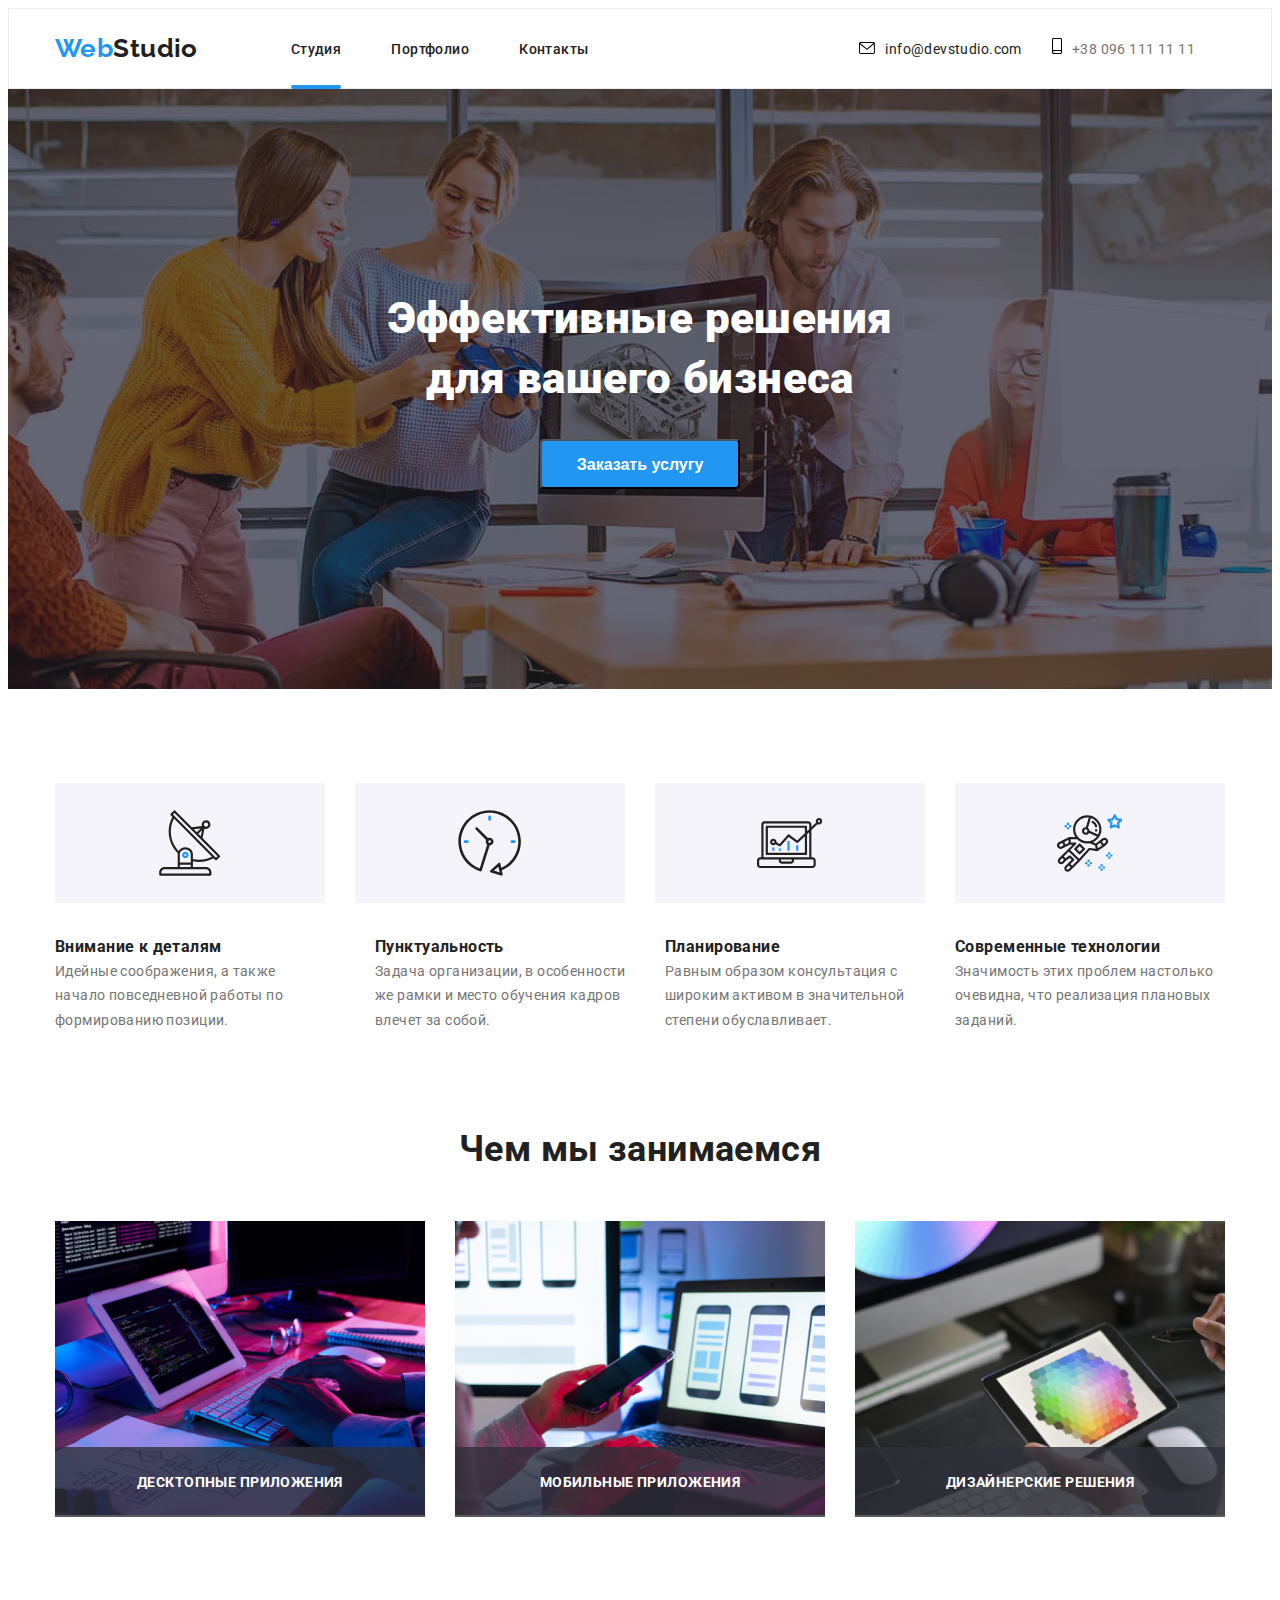
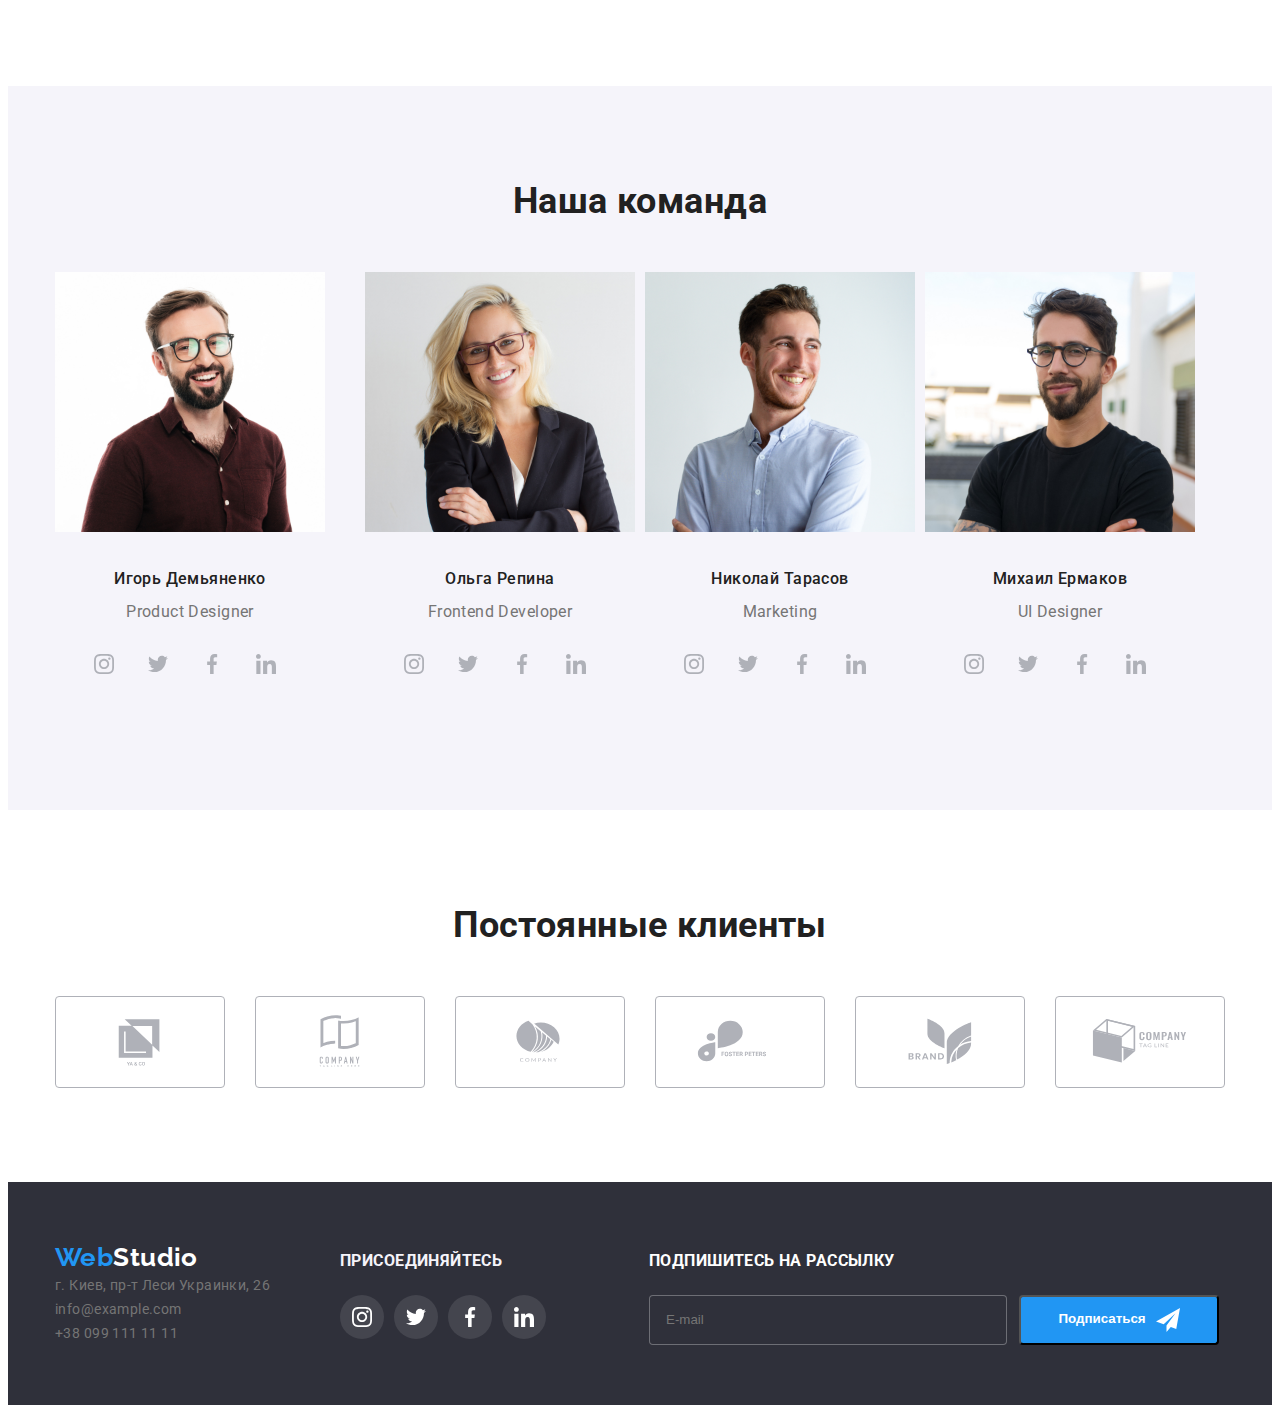
==== commit 25c0084e: "corect BEM" ====
--- a/index.html
+++ b/index.html
@@ -28,47 +28,47 @@
         <div class="container header-container">
 
             <nav class="main-nav">
-                <a href="index.html" class="main-nav_webh" target="_blank">Web<span class="main-nav_webhed">Studio</span>
+                <a href="index.html" class="main-nav__webh" target="_blank">Web<span class="main-nav__webhed">Studio</span>
                 </a>
-                <ul class="main-nav_link">
-                    <li class="main-nav_item"><a class="main-nav_navlink main-nav_navigation" href="index.html" style="text-decoration: none;">
-                        <span class="main-nav_label">Студия</span></a>
-                    </li>
-                    <li class="main-nav_item"><a href="portfolio.html" style="text-decoration: none;">
-                        <span class="main-nav_label">Портфолио</span></a>
-                    </li>
-                    <li class="main-nav_item"><a href="Контакты" style="text-decoration: none;">
-                        <span class="main-nav_label">Контакты</span></a>
+                <ul class="main-nav__link">
+                    <li class="main-nav__item"><a class="main-nav__navlink main-nav__navigation" href="index.html" style="text-decoration: none;">
+                        <span class="main-nav__label">Студия</span></a>
+                    </li>
+                    <li class="main-nav__item"><a href="portfolio.html" style="text-decoration: none;">
+                        <span class="main-nav__label">Портфолио</span></a>
+                    </li>
+                    <li class="main-nav__item"><a href="Контакты" style="text-decoration: none;">
+                        <span class="main-nav__label">Контакты</span></a>
                     </li>
                 </ul>
             </nav>
 
             <ul class="man-navi">
 
-                <li class="man-navi_list">
-                    <a href="https://info@devstudio.com" class="man-navi_linc" style="text-decoration: none;"
+                <li class="man-navi__list">
+                    <a href="https://info@devstudio.com" class="man-navi__linc" style="text-decoration: none;"
                         target="_blank" rel="">
-                        <svg class="man-navi_icon" width="16" height="12">
+                        <svg class="man-navi__icon" width="16" height="12">
                             <use href="./img/icons.svg#icon-envelope-hover"></use>
                         </svg>
                     </a>
 
                     <a href="https://info@devstudio.com" style="text-decoration: none;" target="_blank" rel="">
-                        <span class=" main-nav_label">info@devstudio.com</span>
-                    </a>
-                </li>
-
-
-
-                <li class="man-navi_list">
-                    <a href="tel:+380961111111" class="man-navi_linc">
-                        <svg class="man-navi_icon" width="10" height="16">
+                        <span class=" main-nav__label">info@devstudio.com</span>
+                    </a>
+                </li>
+
+
+
+                <li class="man-navi__list">
+                    <a href="tel:+380961111111" class="man-navi__linc">
+                        <svg class="man-navi__icon" width="10" height="16">
                             <use href="./img/icons.svg#icon-smartphone"></use>
                         </svg>
                     </a>
 
                     <a href="tel:+380961111111" style="text-decoration: none;">
-                        <span class="main-nav_label color-block">+38 096 111 11 11</span></a>
+                        <span class="main-nav__label color-block">+38 096 111 11 11</span></a>
                 </li>
             </ul>
         </div>
@@ -94,32 +94,32 @@
                 <!--<h2>Главная</h2>-->
                 <ul class="nav-icon">
 
-                    <li class="nav-icon_item">
-                        <a class="nav-icon_link">
-                            <svg class="nav-icon_icon" width="65.32" height="70">
+                    <li class="nav-icon__item">
+                        <a class="nav-icon__link">
+                            <svg class="nav-icon__icon" width="65.32" height="70">
                                 <use href="./img/icons.svg#icon-antenna"></use>
                             </svg>
                         </a>
                     </li>
 
-                    <li class="nav-icon_item">
-                        <a class="nav-icon_link">
-                            <svg class="nav-icon_icon" width="65.32" height="70">
+                    <li class="nav-icon__item">
+                        <a class="nav-icon__link">
+                            <svg class="nav-icon__icon" width="65.32" height="70">
                                 <use href="./img/icons.svg#icon-clock"></use>
                             </svg>
                         </a>
                     </li>
 
-                    <li class="nav-icon_item">
-                        <a class="nav-icon_link">
-                            <svg class="nav-icon_icon" width="65.32" height="70">
+                    <li class="nav-icon__item">
+                        <a class="nav-icon__link">
+                            <svg class="nav-icon__icon" width="65.32" height="70">
                                 <use href="./img/icons.svg#icon-diagram"></use>
                             </svg>
                         </a>
                     </li>
-                    <li class="nav-icon_item">
-                        <a class="nav-icon_link">
-                            <svg class="nav-icon_icon" width="65.32" height="70">
+                    <li class="nav-icon__item">
+                        <a class="nav-icon__link">
+                            <svg class="nav-icon__icon" width="65.32" height="70">
                                 <use href="./img/icons.svg#icon-astronaut"></use>
                             </svg>
                         </a>
@@ -129,27 +129,27 @@
 
                 <ul class="nav-block-icon">
 
-                    <li class="nav-block-icon_item">
-                        <h3 class="nav-block-icon_title">Внимание к деталям</h3>
-                        <p class="nav-block-icon_text">Идейные соображения, а также начало повседневной работы по формированию
+                    <li class="nav-block-icon__item">
+                        <h3 class="nav-block-icon__title">Внимание к деталям</h3>
+                        <p class="nav-block-icon__text">Идейные соображения, а также начало повседневной работы по формированию
                             позиции.</p>
                     </li>
 
-                    <li class="nav-block_item">
-                        <h3 class="nav-block-icon_title">Пунктуальность</h3>
-                        <p class="nav-block-icon_text">Задача организации, в особенности же рамки и место обучения кадров влечет
+                    <li class="nav-block__item">
+                        <h3 class="nav-block-icon__title">Пунктуальность</h3>
+                        <p class="nav-block-icon__text">Задача организации, в особенности же рамки и место обучения кадров влечет
                             за собой.</p>
                     </li>
 
-                    <li class="nav-block_item">
-                        <h3 class="nav-block-icon_title">Планирование</h3>
-                        <p class="nav-block-icon_text">Равным образом консультация с широким активом в значительной степени
+                    <li class="nav-block__item">
+                        <h3 class="nav-block-icon__title">Планирование</h3>
+                        <p class="nav-block-icon__text">Равным образом консультация с широким активом в значительной степени
                             обуславливает.</p>
                     </li>
 
-                    <li class="nav-block_item">
-                        <h3 class="nav-block-icon_title">Современные технологии</h3>
-                        <p class="nav-block-icon_text">Значимость этих проблем настолько очевидна, что реализация плановых
+                    <li class="nav-block__item">
+                        <h3 class="nav-block-icon__title">Современные технологии</h3>
+                        <p class="nav-block-icon__text">Значимость этих проблем настолько очевидна, что реализация плановых
                             заданий.
                         </p>
                     </li>
@@ -165,12 +165,12 @@
                 <h2 class="nav-how">Чем мы занимаемся</h2>
 
                 <ul class="nav-icon">
-                    <li class="nav-how_item">
+                    <li class="nav-how__item">
 
                         <img src="img/box1.jpg" alt="foto1" width="370" height="294">
 
-                        <div class="box-imgbox">
-                            <div class="overlay-a">
+                        <div class="nav-how__imgb">
+                            <div class="nav-how__overlay-a">
                                 <p>Десктопные приложения</p>
                             </div>
                         </div>
@@ -178,23 +178,23 @@
 
                     </li>
 
-                    <li class="nav-how_item">
+                    <li class="nav-how__item">
 
                         <img src="img/box2.jpg" alt="foto2" width="370" height="294">
 
-                        <div class="box-imgbox">
-                            <div class="overlay-a">
+                        <div class="nav-how__imgb">
+                            <div class="nav-how__overlay-a">
                                 <p>Мобильные приложения</p>
                             </div>
                         </div>
                     </li>
 
-                    <li class="nav-how_item">
+                    <li class="nav-how__item">
 
                         <img src="img/box3.jpg" alt="foto3" width="370" height="294">
 
-                        <div class="box-imgbox">
-                            <div class="overlay-a">
+                        <div class="nav-how__imgb">
+                            <div class="nav-how__overlay-a">
                                 <p>Дизайнерские решения</p>
                             </div>
                         </div>
@@ -208,49 +208,49 @@
         <section class="section ourteam">
 
             <div class="container">
-                <h2 class="nav-ourteam-title">
+                <h2 class="nav-ourteam__title">
                     Наша команда
                 </h2>
 
-                <ul class="nav-ourteam_icon">
+                <ul class="nav-ourteam__icon">
                     <!-- -->
-                    <li class="nav-ourteam_item">
+                    <li class="nav-ourteam__item">
                         <!---->
                         <img class="foto-gr" src="img/IgorDemyanenko.jpg" alt="foto Igor Demyanenko" width="270"
                             height="260">
-                        <div class="name-i-s">
-                            <h3 class="name-img">Игорь Демьяненко</h3>
+                        <div class="nav-ourteam__name">
+                            <h3 class="nav-ourteam__img">Игорь Демьяненко</h3>
                             <!--class="NameIgor"-->
-                            <p class="name-specialitat">Product Designer</p>
+                            <p class="nav-ourteam__spec">Product Designer</p>
                             <!--class="Product"-->
-                            <ul class="manager-social list social-list">
-                                <li class="social-item manager-social-item">
-                                    <a href="" class="social-link">
-                                        <svg class="social-icon" width="20" height="20">
+                            <ul class="social-list"> <!-- manager-social list -->
+                                <li class="social-list__item manager-social-item">
+                                    <a href="" class="social-list__link">
+                                        <svg class="social-list__icon" width="20" height="20">
                                             <use href="./img/icons.svg#icon-instagram"></use>
                                         </svg>
                                     </a>
 
                                 </li>
-                                <li class="social-item manager-social-item">
-                                    <a href="" class="social-link">
-                                        <svg class="social-icon" width="20" height="20">
+                                <li class="social-list__item manager-social-item">
+                                    <a href="" class="social-list__link">
+                                        <svg class="social-list__icon" width="20" height="20">
                                             <use href="./img/icons.svg#icon-twitter"></use>
                                         </svg>
                                     </a>
 
                                 </li>
-                                <li class="social-item manager-social-item">
-                                    <a href="" class="social-link">
-                                        <svg class="social-icon" width="20" height="20">
+                                <li class="social-list__item manager-social-item">
+                                    <a href="" class="social-list__link">
+                                        <svg class="social-list__icon" width="20" height="20">
                                             <use href="./img/icons.svg#icon-facebook"></use>
                                         </svg>
                                     </a>
 
                                 </li>
-                                <li class="social-item manager-social-item">
-                                    <a href="" class="social-link">
-                                        <svg class="social-icon" width="20" height="20">
+                                <li class="social-list__item manager-social-item">
+                                    <a href="" class="social-list__link">
+                                        <svg class="social-list__icon" width="20" height="20">
                                             <use href="./img/icons.svg#icon-linkedin"></use>
                                         </svg>
                                     </a>
@@ -264,90 +264,92 @@
                     <li class="nav-ourteam_item">
                         <!---->
                         <img class="foto-gr" src="img/OlhaRepina.jpg" alt="foto Olga Repin" width="270" height="260">
-                        <div class="name-i-s">
-                            <h3 class="name-img">Ольга Репина</h3>
+                        <div class="nav-ourteam__name">
+                            <h3 class="nav-ourteam__img">Ольга Репина</h3>
                             <!--class="imgOlha"-->
-                            <p class="name-specialitat">Frontend Developer</p>
+                            <p class="nav-ourteam__spec">Frontend Developer</p>
                             <!--class="Frontend"-->
-                            <ul class="manager-social list social-list">
-                                <li class="social-item manager-social-item">
-                                    <a href="" class="social-link">
-                                        <svg class="social-icon" width="20" height="20">
-                                            <use href="./img/icons.svg#icon-instagram"></use>
-                                        </svg>
-                                    </a>
-
-                                </li>
-                                <li class="social-item manager-social-item">
-                                    <a href="" class="social-link">
-                                        <svg class="social-icon" width="20" height="20">
-                                            <use href="./img/icons.svg#icon-twitter"></use>
-                                        </svg>
-                                    </a>
-
-                                </li>
-                                <li class="social-item manager-social-item">
-                                    <a href="" class="social-link">
-                                        <svg class="social-icon" width="20" height="20">
-                                            <use href="./img/icons.svg#icon-facebook"></use>
-                                        </svg>
-                                    </a>
-
-                                </li>
-                                <li class="social-item manager-social-item">
-                                    <a href="" class="social-link">
-                                        <svg class="social-icon" width="20" height="20">
-                                            <use href="./img/icons.svg#icon-linkedin"></use>
-                                        </svg>
-                                    </a>
-
-                                </li>
-                            </ul>
+                        <ul class="social-list">
+                            <!-- manager-social list -->
+                            <li class="social-list__item manager-social-item">
+                                <a href="" class="social-list__link">
+                                    <svg class="social-list__icon" width="20" height="20">
+                                        <use href="./img/icons.svg#icon-instagram"></use>
+                                    </svg>
+                                </a>
+                        
+                            </li>
+                            <li class="social-list__item manager-social-item">
+                                <a href="" class="social-list__link">
+                                    <svg class="social-list__icon" width="20" height="20">
+                                        <use href="./img/icons.svg#icon-twitter"></use>
+                                    </svg>
+                                </a>
+                        
+                            </li>
+                            <li class="social-list__item manager-social-item">
+                                <a href="" class="social-list__link">
+                                    <svg class="social-list__icon" width="20" height="20">
+                                        <use href="./img/icons.svg#icon-facebook"></use>
+                                    </svg>
+                                </a>
+                        
+                            </li>
+                            <li class="social-list__item manager-social-item">
+                                <a href="" class="social-list__link">
+                                    <svg class="social-list__icon" width="20" height="20">
+                                        <use href="./img/icons.svg#icon-linkedin"></use>
+                                    </svg>
+                                </a>
+                        
+                            </li>
+                        </ul>
                         </div>
                     </li>
 
                     <li class="nav-ourteam_item">
                         <img class="foto-gr" src="img/NicolaTarasov.jpg" alt="foto Nicolay Tarasov" width="270"
                             height="260">
-                        <div class="name-i-s">
-                            <h3 class="name-img">Николай Тарасов</h3>
+                        <div class="nav-ourteam__name">
+                            <h3 class="nav-ourteam__img">Николай Тарасов</h3>
                             <!--class="imgNicola"-->
-                            <p class="name-specialitat">Marketing</p>
+                            <p class="nav-ourteam__spec">Marketing</p>
                             <!--Marketing-->
-                            <ul class="manager-social list social-list">
-                                <li class="social-item manager-social-item">
-                                    <a href="" class="social-link">
-                                        <svg class="social-icon" width="20" height="20">
-                                            <use href="./img/icons.svg#icon-instagram"></use>
-                                        </svg>
-                                    </a>
-
-                                </li>
-                                <li class="social-item manager-social-item">
-                                    <a href="" class="social-link">
-                                        <svg class="social-icon" width="20" height="20">
-                                            <use href="./img/icons.svg#icon-twitter"></use>
-                                        </svg>
-                                    </a>
-
-                                </li>
-                                <li class="social-item manager-social-item">
-                                    <a href="" class="social-link">
-                                        <svg class="social-icon" width="20" height="20">
-                                            <use href="./img/icons.svg#icon-facebook"></use>
-                                        </svg>
-                                    </a>
-
-                                </li>
-                                <li class="social-item manager-social-item">
-                                    <a href="" class="social-link">
-                                        <svg class="social-icon" width="20" height="20">
-                                            <use href="./img/icons.svg#icon-linkedin"></use>
-                                        </svg>
-                                    </a>
-
-                                </li>
-                            </ul>
+                        <ul class="social-list">
+                            <!-- manager-social list -->
+                            <li class="social-list__item manager-social-item">
+                                <a href="" class="social-list__link">
+                                    <svg class="social-list__icon" width="20" height="20">
+                                        <use href="./img/icons.svg#icon-instagram"></use>
+                                    </svg>
+                                </a>
+                        
+                            </li>
+                            <li class="social-list__item manager-social-item">
+                                <a href="" class="social-list__link">
+                                    <svg class="social-list__icon" width="20" height="20">
+                                        <use href="./img/icons.svg#icon-twitter"></use>
+                                    </svg>
+                                </a>
+                        
+                            </li>
+                            <li class="social-list__item manager-social-item">
+                                <a href="" class="social-list__link">
+                                    <svg class="social-list__icon" width="20" height="20">
+                                        <use href="./img/icons.svg#icon-facebook"></use>
+                                    </svg>
+                                </a>
+                        
+                            </li>
+                            <li class="social-list__item manager-social-item">
+                                <a href="" class="social-list__link">
+                                    <svg class="social-list__icon" width="20" height="20">
+                                        <use href="./img/icons.svg#icon-linkedin"></use>
+                                    </svg>
+                                </a>
+                        
+                            </li>
+                        </ul>
                         </div>
 
                     </li>
@@ -355,43 +357,44 @@
                     <li class="nav-ourteam_item">
                         <img class="foto-gr" src="img/MihailErmakov.jpg" alt="foto Michail Ermakov" width="270"
                             height="260">
-                        <div class="name-i-s">
-                            <h3 class="name-img">Михаил Ермаков</h3>
+                        <div class="nav-ourteam__name">
+                            <h3 class="nav-ourteam__img">Михаил Ермаков</h3>
                             <!--class="imgMihail"-->
-                            <p class="name-specialitat">UI Designer</p>
+                            <p class="nav-ourteam__spec">UI Designer</p>
                             <!--UI-->
-                            <ul class="manager-social list social-list">
-                                <li class="social-item manager-social-item">
-                                    <a href="" class="social-link">
-                                        <svg class="social-icon" width="20" height="20">
+                            <ul class="social-list">
+                                <!-- manager-social list -->
+                                <li class="social-list__item manager-social-item">
+                                    <a href="" class="social-list__link">
+                                        <svg class="social-list__icon" width="20" height="20">
                                             <use href="./img/icons.svg#icon-instagram"></use>
                                         </svg>
                                     </a>
-
-                                </li>
-                                <li class="social-item manager-social-item">
-                                    <a href="" class="social-link">
-                                        <svg class="social-icon" width="20" height="20">
+                            
+                                </li>
+                                <li class="social-list__item manager-social-item">
+                                    <a href="" class="social-list__link">
+                                        <svg class="social-list__icon" width="20" height="20">
                                             <use href="./img/icons.svg#icon-twitter"></use>
                                         </svg>
                                     </a>
-
-                                </li>
-                                <li class="social-item manager-social-item">
-                                    <a href="" class="social-link">
-                                        <svg class="social-icon" width="20" height="20">
+                            
+                                </li>
+                                <li class="social-list__item manager-social-item">
+                                    <a href="" class="social-list__link">
+                                        <svg class="social-list__icon" width="20" height="20">
                                             <use href="./img/icons.svg#icon-facebook"></use>
                                         </svg>
                                     </a>
-
-                                </li>
-                                <li class="social-item manager-social-item">
-                                    <a href="" class="social-link">
-                                        <svg class="social-icon" width="20" height="20">
+                            
+                                </li>
+                                <li class="social-list__item manager-social-item">
+                                    <a href="" class="social-list__link">
+                                        <svg class="social-list__icon" width="20" height="20">
                                             <use href="./img/icons.svg#icon-linkedin"></use>
                                         </svg>
                                     </a>
-
+                            
                                 </li>
                             </ul>
                         </div>
@@ -405,51 +408,51 @@
             <h3 class="regular-customers">
                 Постоянные клиенты
             </h3>
-            <ul class="customers-social">
-
-                <li class="customers-item">
-                    <a href="" class="customers-link">
-                        <svg class="customers-icon" width="106" height="60">
+            <ul class="customers-list">
+
+                <li class="customers-list__item">
+                    <a href="" class="customers-list__link">
+                        <svg class="customers-list__icon" width="106" height="60">
                             <use href="./img/icons.svg#icon-logo"></use>
                         </svg>
                     </a>
 
                 </li>
-                <li class="customers-item">
-                    <a href="" class="customers-link">
-                        <svg class="customers-icon" width="106" height="60">
+                <li class="customers-list__item">
+                    <a href="" class="customers-list__link">
+                        <svg class="customers-list__icon" width="106" height="60">
                             <use href="./img/icons.svg#icon-logo-1"></use>
                         </svg>
                     </a>
 
                 </li>
-                <li class="customers-item">
-                    <a href="" class="customers-link">
-                        <svg class="customers-icon" width="106" height="60">
+                <li class="customers-list__item">
+                    <a href="" class="customers-list__link">
+                        <svg class="customers-list__icon" width="106" height="60">
                             <use href="./img/icons.svg#icon-logo-2"></use>
                         </svg>
                     </a>
 
                 </li>
-                <li class="customers-item">
-                    <a href="" class="customers-link">
-                        <svg class="customers-icon" width="106" height="60">
+                <li class="customers-list__item">
+                    <a href="" class="customers-list__link">
+                        <svg class="customers-list__icon" width="106" height="60">
                             <use href="./img/icons.svg#icon-logo-3"></use>
                         </svg>
                     </a>
 
                 </li>
-                <li class="customers-item">
-                    <a href="" class="customers-link">
-                        <svg class="customers-icon" width="160" height="60">
+                <li class="customers-list__item">
+                    <a href="" class="customers-list__link">
+                        <svg class="customers-list__icon" width="160" height="60">
                             <use href="./img/icons.svg#icon-logo-4"></use>
                         </svg>
                     </a>
 
                 </li>
-                <li class="customers-item">
-                    <a href="" class="customers-link">
-                        <svg class="customers-icon" width="106" height="60">
+                <li class="customers-list__item">
+                    <a href="" class="customers-list__link">
+                        <svg class="customers-list__icon" width="106" height="60">
                             <use href="./img/icons.svg#icon-logo-6"></use>
                         </svg>
                     </a>
@@ -465,11 +468,12 @@
 
     <!--подвал-->
     <footer class="footer">
-        <div class="container footer-alle">
+        <div class="container footer__alle">
             <div>
 
-                <a href="index.html" class="main-nav_webf" target="_blank">Web<span
-                        class="footer-studio">Studio</span></a>
+                <a href="index.html" class="main-nav__webf" target="_blank">Web<span
+                        class="main-nav__webfs">Studio</span>
+                </a>
                 <address>
                     <ul class="adress">
                         <li class="adress-item"><a href="г.-Киев,-пр-т-Леси-Украинки,-26" class="footer-a">г. Киев, пр-т
@@ -482,39 +486,39 @@
                 </address>
             </div>
 
-            <div class="footer-social">
-
-                <h3 class="foter-join">ПРИСОЕДИНЯЙТЕСЬ</h3>
-
-                <ul class="list footer-social-list">
-
-                    <li class="social-item footer-social-item">
-                        <a href="" class="social-link footer-social-link">
-                            <svg class="footer-social-icon" width="20" height="20">
+            <div class="footer-card__block">
+
+                <h3 class="footer-card__join">ПРИСОЕДИНЯЙТЕСЬ</h3>
+
+                <ul class="social-list footer-card__list">
+
+                    <li class="social-list__item footer-card__item">
+                        <a href="" class="social-list__link footer-card__link">
+                            <svg class="footer-card__icon" width="20" height="20">
                                 <use href="./img/icons.svg#icon-instagram"></use>
                             </svg>
                         </a>
 
                     </li>
-                    <li class="social-item footer-social-item">
-                        <a href="" class="social-link footer-social-link">
-                            <svg class="footer-social-icon" width="20" height="20">
+                    <li class="social-list__item footer-card__item">
+                        <a href="" class="social-list__link footer-card__link">
+                            <svg class="footer-card__icon" width="20" height="20">
                                 <use href="./img/icons.svg#icon-twitter"></use>
                             </svg>
                         </a>
 
                     </li>
-                    <li class="social-item footer-social-item">
-                        <a href="" class="social-link footer-social-link">
-                            <svg class="footer-social-icon" width="20" height="20">
+                    <li class="social-list__item footer-card__item">
+                        <a href="" class="social-list__link footer-card__link">
+                            <svg class="footer-card__icon" width="20" height="20">
                                 <use href="./img/icons.svg#icon-facebook"></use>
                             </svg>
                         </a>
 
                     </li>
-                    <li class="social-item footer-social-item">
-                        <a href="" class="social-link footer-social-link">
-                            <svg class="footer-social-icon" width="20" height="20">
+                    <li class="social-list__item footer-card__item">
+                        <a href="" class="social-list__link footer-card__link">
+                            <svg class="footer-card__icon" width="20" height="20">
                                 <use href="./img/icons.svg#icon-linkedin"></use>
                             </svg>
                         </a>
--- a/css/main.min.css
+++ b/css/main.min.css
@@ -1,2 +1,2 @@
-:root{--brand-color-title: #212121;--brand-color-text: #757575;--brand-color-substrate: #2f303a;--brand-color-basic: #2196f3;--brand-color-name: #ffffff;--brand-color-line: #ececec;--brand-color-back: #f5f4fa;--brand-color-backgraund: rgba(47, 48, 58, 0.4);--brand-color-nummer: rgba(245, 244, 250, 1);--brand-color-link: #afb1b8;--brand-color-recht: rgba(238, 238, 238, 1);--brand-color-schadow: #e5e5e5;--brand-color-imgbox: rgb(47, 48, 58, 0.8);--brand-color-backdrop-index: rgba(0, 0, 0, 0.2);--brand-color-basic-overlay: rgba(33, 150, 243, 0.9);--brand-color-label-form: rgba(33, 33, 33, 0.2);--brand-color-link-footer: rgba(255, 255, 255, 0.1)}body{font-family:Roboto;color:var(--brand-color-title);font-size:14px;line-height:1.72;background-color:var(--brand-color-name);letter-spacing:0.03em}*{box-sizing:border-box}p,h1,h2,h3,h4,h5,h6{margin:0}ul{margin:0;padding:0;list-style:none}button{cursor:pointer}.container{width:1200px;padding-left:15px;padding-right:15px;margin-left:auto;margin-right:auto}.section{padding-top:94px;padding-bottom:94px}.section-help{padding-bottom:0px}.button-label{display:block;margin:0 auto;width:200px;height:50px;border-radius:4px;margin-top:30px;border-color:var(--brand-color-basic);background-color:var(--brand-color-basic);color:var(--brand-color-name)}.label .customers-icon:hover,.label .customers-icon:focus{box-shadow:var(--brand-color-basic)}.button-modal{display:flex}.icon-modal-button{position:relative;display:flex;flex-direction:column;margin-bottom:10px}.social-link:hover,.social-link:focus{background-color:var(--brand-color-basic);transition-timing-function:cubic-bezier(0.4, 0, 0.2, 1);transition-duration:250ms}.social-link:hover .social-icon,.social-link:focus .social-icon{fill:var(--brand-color-back);transition-timing-function:cubic-bezier(0.4, 0, 0.2, 1);transition-duration:250ms}.list{display:flex;justify-content:center}.social-item{width:44px;height:44px;fill:var(--brand-color-back)}.social-item:not(last-child){margin-right:10px}.social-icon{fill:var(--brand-color-link)}.social-link{width:100%;height:100%;border-radius:50%;display:flex;align-items:center;justify-content:center}.social-link:hover,.social-link:focus{background-color:var(--brand-color-basic);transition-timing-function:cubic-bezier(0.4, 0, 0.2, 1);transition-duration:250ms}.social-link:hover .social-icon,.social-link:focus .social-icon{fill:var(--brand-color-back);transition-timing-function:cubic-bezier(0.4, 0, 0.2, 1);transition-duration:250ms}.list{display:flex;justify-content:center}.social-item{width:44px;height:44px;fill:var(--brand-color-back)}.social-item:not(last-child){margin-right:10px}.social-icon{fill:var(--brand-color-link)}.social-link{width:100%;height:100%;border-radius:50%;display:flex;align-items:center;justify-content:center}.footer-social{color:var(--brand-color-back);display:block}.footer-social-icon{fill:var(--brand-color-name)}.footer-join{margin-bottom:20px;padding-top:0px}.footer-social{margin-left:70px}.footer-social-list{display:flex;align-items:center;justify-content:center;margin-top:20px}.footer-social-icon:hover,.footer-social-icon:focus{fill:var(--brand-color-name);transition-timing-function:cubic-bezier(0.4, 0, 0.2, 1);transition-duration:250ms}.footer-social-link{background-color:var(--brand-color-link-footer);transition-timing-function:cubic-bezier(0.4, 0, 0.2, 1);transition-duration:250ms}.footer-alle{display:flex;align-items:baseline}.main-nav_webh{padding-top:24px;padding-bottom:25px;font-family:Raleway;font-size:26px;line-height:1.17;color:var(--brand-color-basic);font-weight:700;text-decoration:none}.main-nav_webf{font-family:Raleway;font-size:26px;line-height:1.17;color:var(--brand-color-basic);font-weight:700;text-decoration:none}.main-nav_webhed{color:var(--brand-color-title)}.footer-studio{color:var(--brand-color-name)}.backdrop{transition:opacity 250ms cubic-bezier(0.4, 0, 0.2, 1);position:fixed;top:0;left:0;width:100%;height:100%;background-color:var(--brand-color-backdrop-index);opacity:1}.backdrop.is-hidden{width:100%;height:100%;background-color:var(--brand-color-title);opacity:1;visibility:hidden;pointer-events:none;transition-duration:cubic-bezier(0.4, 0, 0.2, 1)}.backdrop.is-hidden .modal{transform:translate(-50%, -50%) scale(0.5)}.backdrop.is-hidden{opacity:0;pointer-events:none}.modal{padding:40px;position:absolute;top:50%;left:50%;margin:0;background-color:var(--brand-color-name);opacity:1;border-radius:4px;transition:500ms cubic-bezier(0.4, 0, 0.2, 1);transform:translate(-50%, -50%) scale(1)}.data-modal-close{display:flex;align-items:center;justify-content:center;width:30px;height:30px;position:absolute;top:8px;right:8px;border-radius:50%;border:1px solid var(--brand-color-name)}.close{display:flex}.close-modal{width:30px;height:30px;top:9px;right:10px}.data-modal-close:hover .close-modal,.data-modal-close:focus .close-modal{fill:var(--brand-color-basic)}.modal-text{font-size:20px;line-height:1.7;font-style:normal;font-weight:bold;text-align:center}.textarea{resize:none}.label-form{display:flex;flex-direction:column}.label-form-formul{display:flex;align-items:center;justify-content:center;margin-bottom:10px;padding-top:20px}.customers-icon-modal{width:40px;position:absolute;top:50%;transform:translateY(-50%);pointer-events:none;transition:fill 250ms cubic-bezier(0.4, 0, 0.2, 1)}.label-checkbox{margin-left:7px}.conditions{color:var(--brand-color-basic);padding-right:10px}.label-form-position{border:1px solid var(--brand-color-label-form);border-radius:1px solid var(--brand-color-basic);border-radius:4px;padding-left:42px;width:448px;height:40px}.icon-modal-button:focus-within .customers-icon-modal{fill:var(--brand-color-basic)}.label-form-position:focus-within{border:1px solid var(--brand-color-basic);border-radius:4px;outline:none}.label-form-text{resize:none;color:var(--brand-color-text);padding-top:12px;padding-left:16px;padding-bottom:12px;padding-right:16px;margin-top:12px;border:1px solid rgba(33,33,33,0.2);box-sizing:border-box;border-radius:4px}.label-form-text:focus-within{border:1px solid var(--brand-color-basic);border-radius:4px;outline:none}.overlay{padding-top:63px;padding-left:24px;padding-right:24px;width:370px;height:294px;color:var(--brand-color-name);font-style:normal;font-weight:normal;font-size:18px;height:1.55;background-color:var(--brand-color-basic-overlay);transform:translatey(101%);transition:transform 250ms}.overlay-a{color:var(--brand-color-name);margin:0;padding-top:27px;padding-bottom:27px;font-weight:700;font-size:14px;line-height:1.15;text-transform:uppercase}.header{border:1px solid var(--brand-color-line)}.header-container{margin:0 auto;display:flex;align-items:center}.main-nav_label{color:var(--brand-color-title)}.color-block{color:var(--brand-color-text)}.main-nav{display:flex;align-items:center}.main-nav_link{display:flex;margin-left:93px}.main-nav_item{font-weight:500;line-height:1.17;color:var(--brand-color-title);margin-right:50px;padding-top:10px;padding-bottom:10px}.man-navi{display:flex;margin-left:auto;align-items:center}.man-navi_item{font-weight:500;line-height:1.17;color:var(--brand-color-text)}.man-navi_item:not(:last-child){margin-right:50px}.main-nav_navlink::after{content:"";opacity:1;position:absolute;display:block;bottom:-32.5px;width:100%;height:4px;border-radius:4px;background-color:var(--brand-color-basic)}.main-nav_navigation{position:relative}.man-navi_list .man-navi_icon:hover,.man-navi_list .man-navi_icon:focus{background-color:var(--brand-color-name);fill:var(--brand-color-basic);transition-timing-function:cubic-bezier(0.4, 0, 0.2, 1);transition-duration:250ms}.man-navi_list:hover .man-navi_icon,.man-navi_list:focus .man-navi_icon{color:var(--brand-color-basic);transition-timing-function:cubic-bezier(0.4, 0, 0.2, 1);transition-duration:250ms}.man-navi_list:hover,.man-navi_list:focus{fill:var(--brand-color-basic);transition-timing-function:cubic-bezier(0.4, 0, 0.2, 1);transition-duration:250ms}.man-navi_list:hover .man-navi_icon,.man-navi_list:focus .man-navi_icon{fill:var(--brand-color-basic);transition-timing-function:cubic-bezier(0.4, 0, 0.2, 1);transition-duration:250ms}.man-navi .man-navi_list:hover,.man-navi .man-navi_list:focus{border:var(--brand-color-basic);transition-timing-function:cubic-bezier(0.4, 0, 0.2, 1);transition-duration:250ms}.man-navi_list{display:flex;align-items:center;margin-right:30px}.man-navi_linc{margin-right:10px}.man-navi_item{display:flex;align-self:center;fill:var(--brand-color-text)}.header .man-navi_icon:hover,.header .man-navi_icon:focus,.header .main-nav_label:hover,.header .main-nav_label:focus{color:var(--brand-color-basic);transition:color 250ms,cubic-bezier(0.4, 0, 0.2, 1),background-color 250ms cubic-bezier(0.4, 0, 0.2, 1);transition-timing-function:cubic-bezier(0.4, 0, 0.2, 1);transition-duration:250ms}.hero{max-width:1600px;height:600px;background-color:rgba(196,196,196,0.1);background-image:linear-gradient(to right, rgba(47,48,58,0.4), rgba(47,48,58,0.4)),url(../img/hero-foto.jpg);background-repeat:no-repeat;background-size:cover;background-position:center;padding-top:200px;padding-bottom:200px;text-align:center;margin-left:auto;margin-right:auto}.effective{font-size:44px;line-height:1.36;color:var(--brand-color-name);font-weight:900;margin-bottom:30px}.order{background-color:var(--brand-color-basic);font-size:16px;line-height:1.82;color:var(--brand-color-name);font-weight:700;cursor:pointer;border-radius:4px;width:200px;height:50px}.nav-icon{display:flex;justify-content:center}.nav-icon_item{background-color:var(--brand-color-back);width:270px;height:120px;display:flex;align-items:center;justify-content:center;margin-bottom:30px}.nav-icon_item:not(:last-child){margin-right:30px}.nav-icon_link{display:flex;align-items:center;justify-content:center}.nav-how{font-size:36px;line-height:1.17;font-weight:700;text-align:center;margin-bottom:50px}.nav-how_item:not(:last-child){padding-right:30px}.nav-how_icon{display:flex;justify-content:space-between}.box-imgbox{position:relative;bottom:75px;width:100%;background-color:var(--brand-color-imgbox);text-align:center}.ourteam{background:var(--brand-color-back)}.nav-ourteam-title{font-size:36px;line-height:1.17;color:var(--brand-color-title);text-align:center;font-weight:700;margin-bottom:50px}.nav-ourteam_icon{display:flex;justify-content:space-between;width:calc(100% - 30px)}.foto-a:not(:last-child){margin-right:30px}.name-img{font-size:16px;line-height:1.2;color:var(--brand-color-title);font-weight:500}.name-specialitat{font-size:16px;color:var(--brand-color-text);font-weight:400;margin-top:10px;margin-bottom:16px}.name-i-s{padding-top:30px;padding-bottom:30px;text-align:center}.nav-block-icon{display:flex;align-items:stretch;padding-top:0px}.nav-block-icon_item:not(:last-child){margin-right:30px}.nav-block-icon_title{width:270px;height:16px;font-weight:700;margin-bottom:10px}.nav-block-icon_text{width:270px;height:75px;font-weight:400;color:var(--brand-color-text)}.regular-customers{font-size:36px;line-height:1.17;color:var(--brand-color-title);text-align:center;font-weight:700;margin-bottom:50px}.customers-social{display:flex;justify-content:center}.customers-link{display:flex;align-items:center;justify-content:center;width:168px;height:90px}.customers-item{border:1px solid var(--brand-color-link);border-radius:4px}.customers-item:not(:last-child){margin-right:30px}.customers-icon{fill:var(--brand-color-link)}.customers-item:hover,.customers-item:focus{fill:var(--brand-color-basic);transition-timing-function:cubic-bezier(0.4, 0, 0.2, 1);transition-duration:250ms}.customers-item:hover .customers-icon,.customers-item:focus .customers-icon{fill:var(--brand-color-basic);transition-timing-function:cubic-bezier(0.4, 0, 0.2, 1);transition-duration:250ms}.customers-social .customers-item:hover,.customers-social .customers-item:focus{border:1px solid var(--brand-color-basic);transition-timing-function:cubic-bezier(0.4, 0, 0.2, 1);transition-duration:250ms}.button-poster{display:block;padding-bottom:94px}.button{font-size:16px;line-height:1.6;color:var(--brand-color-title);font-weight:500}.button-all{text-align:center}.alle-button{display:flex;flex-direction:row;justify-content:center;margin-bottom:50px}.button-alle{border:none;cursor:pointer;border-radius:4px}.button-all:not(:last-child){margin-right:8px}.button-a{height:38px;width:73px}.button-b{height:38px;width:128px}.button-c{height:38px;width:145px}.button-d{height:38px;width:103px}.button-e{height:38px;width:130px}.button .button-alle:hover,.button .button-alle:focus{background-color:var(--brand-color-basic);color:var(--brand-color-name);box-shadow:0 2px 2px 0 var(--brand-color-link);transition-timing-function:cubic-bezier(0.4, 0, 0.2, 1);transition-duration:250ms}.poster{display:flex;flex-wrap:wrap}.poster-container{padding-top:20px;padding-bottom:20px;padding-left:24px;border-right:1px solid var(--brand-color-recht);border-bottom:1px solid var(--brand-color-recht)}.poster-blank{display:flex;border-bottom:1px solid var(--brand-color-recht)}.poster-blank:not(:nth-child(3n)){margin-right:30px}.poster-blank:not(:nth-last-child(-n+3)){margin-bottom:30px}.poster-foto{text-decoration:none}.poster-name{font-size:18px;line-height:2;color:var(--brand-color-title);font-weight:700;margin-bottom:4px}.poster-text{font-size:16px;line-height:1.9;color:var(--brand-color-text);font-weight:400}.box-poster{position:absolute;overflow:hidden;width:370px;height:294px}.poster-blank:hover .overlay,.poster-blank:focus .overlay{transform:translatex(0);transition-timing-function:cubic-bezier(0.4, 0, 0.2, 1);transition-duration:250ms}.poster .poster-blank:hover,.poster .poster-blank:focus{box-shadow:0px 1px 1px rgba(0,0,0,0.12),0px 4px 4px rgba(0,0,0,0.06),1px 4px 6px rgba(0,0,0,0.16);transition-timing-function:cubic-bezier(0.4, 0, 0.2, 1);transition-duration:250ms}.footer{background-color:var(--brand-color-substrate);font-weight:400;padding-top:60px;padding-bottom:60px;display:flex}.footer-a{font-style:normal;font-weight:400;color:var(--brand-color-text);text-decoration:none}.button-label-footer{background-color:var(--brand-color-basic)}.footer-blank{margin-left:93px}.footer-blank-name{color:var(--brand-color-name);text-transform:uppercase;margin-bottom:20px}.label-footer-text{border:1px solid rgba(255,255,255,0.3);padding-left:16px;color:var(--brand-color-name);background:var(--brand-color-substrate);border-radius:4px;width:358px;height:50px;margin-right:12px}.label-footer-text:focus-within{border:1px solid var(--brand-color-basic);border-radius:4px;outline:none}.subscribe .label-footer-text:hover,.subscribe .label-footer-text:focus{border-radius:var(--brand-color-basic)}.customers-icon-footer{fill:var(--brand-color-name);margin-left:10px}.button-label-footer{position:absolute;color:var(--brand-color-name);width:200px;height:50px;border-radius:4px;font-weight:bold;font-style:16px;line-height:1.87;cursor:pointer;display:inline-flex;justify-content:center;align-items:center;text-align:center;background-color:var(--brand-color-basic)}
+:root{--brand-color-title: #212121;--brand-color-text: #757575;--brand-color-substrate: #2f303a;--brand-color-basic: #2196f3;--brand-color-name: #ffffff;--brand-color-line: #ececec;--brand-color-back: #f5f4fa;--brand-color-backgraund: rgba(47, 48, 58, 0.4);--brand-color-nummer: rgba(245, 244, 250, 1);--brand-color-link: #afb1b8;--brand-color-recht: rgba(238, 238, 238, 1);--brand-color-schadow: #e5e5e5;--brand-color-imgbox: rgb(47, 48, 58, 0.8);--brand-color-backdrop-index: rgba(0, 0, 0, 0.2);--brand-color-basic-overlay: rgba(33, 150, 243, 0.9);--brand-color-label-form: rgba(33, 33, 33, 0.2);--brand-color-link-footer: rgba(255, 255, 255, 0.1)}body{font-family:Roboto;color:var(--brand-color-title);font-size:14px;line-height:1.72;background-color:var(--brand-color-name);letter-spacing:0.03em}*{box-sizing:border-box}p,h1,h2,h3,h4,h5,h6{margin:0}ul{margin:0;padding:0;list-style:none}button{cursor:pointer}.container{width:1200px;padding-left:15px;padding-right:15px;margin-left:auto;margin-right:auto}.section{padding-top:94px;padding-bottom:94px}.section-help{padding-bottom:0px}.button-label{display:block;margin:0 auto;width:200px;height:50px;border-radius:4px;margin-top:30px;border-color:var(--brand-color-basic);background-color:var(--brand-color-basic);color:var(--brand-color-name)}.label .customers-icon:hover,.label .customers-icon:focus{box-shadow:var(--brand-color-basic)}.button-modal{display:flex}.icon-modal-button{position:relative;display:flex;flex-direction:column;margin-bottom:10px}.social-list__link:hover,.social-list__link:focus{background-color:var(--brand-color-basic);transition-timing-function:cubic-bezier(0.4, 0, 0.2, 1);transition-duration:250ms}.social-list__link:hover .social-list__icon,.social-list__link:focus .social-list__icon{fill:var(--brand-color-back);transition-timing-function:cubic-bezier(0.4, 0, 0.2, 1);transition-duration:250ms}.social-list{display:flex;justify-content:center}.social-list__item{width:44px;height:44px;fill:var(--brand-color-back)}.social-list__item:not(last-child){margin-right:10px}.social-list__icon{fill:var(--brand-color-link)}.social-list__link{width:100%;height:100%;border-radius:50%;display:flex;align-items:center;justify-content:center}.social-list__link:hover,.social-list__link:focus{background-color:var(--brand-color-basic);transition-timing-function:cubic-bezier(0.4, 0, 0.2, 1);transition-duration:250ms}.social-list__link:hover .social-list__icon,.social-list__link:focus .social-list__icon{fill:var(--brand-color-back);transition-timing-function:cubic-bezier(0.4, 0, 0.2, 1);transition-duration:250ms}.footer-card__block{color:var(--brand-color-back);display:block}.footer-card__icon{fill:var(--brand-color-name)}.footer-card__join{margin-bottom:20px;padding-top:0px}.footer-card__block{margin-left:70px}.footer-card__list{display:flex;align-items:center;justify-content:center;margin-top:20px}.footer-card__icon:hover,.footer-card__icon:focus{fill:var(--brand-color-name);transition-timing-function:cubic-bezier(0.4, 0, 0.2, 1);transition-duration:250ms}.footer-card__link{background-color:var(--brand-color-link-footer);transition-timing-function:cubic-bezier(0.4, 0, 0.2, 1);transition-duration:250ms}.footer__alle{display:flex;align-items:baseline}.main-nav__webh{padding-top:24px;padding-bottom:25px;font-family:Raleway;font-size:26px;line-height:1.17;color:var(--brand-color-basic);font-weight:700;text-decoration:none}.main-nav__webf{font-family:Raleway;font-size:26px;line-height:1.17;color:var(--brand-color-basic);font-weight:700;text-decoration:none}.main-nav__webhed{color:var(--brand-color-title)}.main-nav__webfs{color:var(--brand-color-name)}.backdrop{transition:opacity 250ms cubic-bezier(0.4, 0, 0.2, 1);position:fixed;top:0;left:0;width:100%;height:100%;background-color:var(--brand-color-backdrop-index);opacity:1}.backdrop.is-hidden{width:100%;height:100%;background-color:var(--brand-color-title);opacity:1;visibility:hidden;pointer-events:none;transition-duration:cubic-bezier(0.4, 0, 0.2, 1)}.backdrop.is-hidden .modal{transform:translate(-50%, -50%) scale(0.5)}.backdrop.is-hidden{opacity:0;pointer-events:none}.modal{padding:40px;position:absolute;top:50%;left:50%;margin:0;background-color:var(--brand-color-name);opacity:1;border-radius:4px;transition:500ms cubic-bezier(0.4, 0, 0.2, 1);transform:translate(-50%, -50%) scale(1)}.data-modal-close{display:flex;align-items:center;justify-content:center;width:30px;height:30px;position:absolute;top:8px;right:8px;border-radius:50%;border:1px solid var(--brand-color-name)}.close{display:flex}.close-modal{width:30px;height:30px;top:9px;right:10px}.data-modal-close:hover .close-modal,.data-modal-close:focus .close-modal{fill:var(--brand-color-basic)}.modal-text{font-size:20px;line-height:1.7;font-style:normal;font-weight:bold;text-align:center}.textarea{resize:none}.label-form{display:flex;flex-direction:column}.label-form-formul{display:flex;align-items:center;justify-content:center;margin-bottom:10px;padding-top:20px}.customers-icon-modal{width:40px;position:absolute;top:50%;transform:translateY(-50%);pointer-events:none;transition:fill 250ms cubic-bezier(0.4, 0, 0.2, 1)}.label-checkbox{margin-left:7px}.conditions{color:var(--brand-color-basic);padding-right:10px}.label-form-position{border:1px solid var(--brand-color-label-form);border-radius:1px solid var(--brand-color-basic);border-radius:4px;padding-left:42px;width:448px;height:40px}.icon-modal-button:focus-within .customers-icon-modal{fill:var(--brand-color-basic)}.label-form-position:focus-within{border:1px solid var(--brand-color-basic);border-radius:4px;outline:none}.label-form-text{resize:none;color:var(--brand-color-text);padding-top:12px;padding-left:16px;padding-bottom:12px;padding-right:16px;margin-top:12px;border:1px solid rgba(33,33,33,0.2);box-sizing:border-box;border-radius:4px}.label-form-text:focus-within{border:1px solid var(--brand-color-basic);border-radius:4px;outline:none}.overlay{padding-top:63px;padding-left:24px;padding-right:24px;width:370px;height:294px;color:var(--brand-color-name);font-style:normal;font-weight:normal;font-size:18px;height:1.55;background-color:var(--brand-color-basic-overlay);transform:translatey(101%);transition:transform 250ms}.nav-how__overlay-a{color:var(--brand-color-name);margin:0;padding-top:27px;padding-bottom:27px;font-weight:700;font-size:14px;line-height:1.15;text-transform:uppercase}.header{border:1px solid var(--brand-color-line)}.header-container{margin:0 auto;display:flex;align-items:center}.main-nav__label{color:var(--brand-color-title)}.color-block{color:var(--brand-color-text)}.main-nav{display:flex;align-items:center}.main-nav__link{display:flex;margin-left:93px}.main-nav__item{font-weight:500;line-height:1.17;color:var(--brand-color-title);margin-right:50px;padding-top:10px;padding-bottom:10px}.man-navi{display:flex;margin-left:auto;align-items:center}.man-navi__item{font-weight:500;line-height:1.17;color:var(--brand-color-text)}.man-navi__item:not(:last-child){margin-right:50px}.main-nav__navlink::after{content:"";opacity:1;position:absolute;display:block;bottom:-32.5px;width:100%;height:4px;border-radius:4px;background-color:var(--brand-color-basic)}.main-nav__navigation{position:relative}.man-navi__list .man-navi__icon:hover,.man-navi__list .man-navi__icon:focus{background-color:var(--brand-color-name);fill:var(--brand-color-basic);transition-timing-function:cubic-bezier(0.4, 0, 0.2, 1);transition-duration:250ms}.man-navi__list:hover .man-navi__icon,.man-navi__list:focus .man-navi__icon{color:var(--brand-color-basic);transition-timing-function:cubic-bezier(0.4, 0, 0.2, 1);transition-duration:250ms}.man-navi__list:hover,.man-navi__list:focus{fill:var(--brand-color-basic);transition-timing-function:cubic-bezier(0.4, 0, 0.2, 1);transition-duration:250ms}.man-navi__list:hover .man-navi__icon,.man-navi__list:focus .man-navi__icon{fill:var(--brand-color-basic);transition-timing-function:cubic-bezier(0.4, 0, 0.2, 1);transition-duration:250ms}.man-navi .man-navi__list:hover,.man-navi .man-navi__list:focus{border:var(--brand-color-basic);transition-timing-function:cubic-bezier(0.4, 0, 0.2, 1);transition-duration:250ms}.man-navi__list{display:flex;align-items:center;margin-right:30px}.man-navi__linc{margin-right:10px}.man-navi__item{display:flex;align-self:center;fill:var(--brand-color-text)}.header .man-navi__icon:hover,.header .man-navi__icon:focus,.header .main-nav__label:hover,.header .main-nav__label:focus{color:var(--brand-color-basic);transition:color 250ms,cubic-bezier(0.4, 0, 0.2, 1),background-color 250ms cubic-bezier(0.4, 0, 0.2, 1);transition-timing-function:cubic-bezier(0.4, 0, 0.2, 1);transition-duration:250ms}.hero{max-width:1600px;height:600px;background-color:rgba(196,196,196,0.1);background-image:linear-gradient(to right, rgba(47,48,58,0.4), rgba(47,48,58,0.4)),url(../img/hero-foto.jpg);background-repeat:no-repeat;background-size:cover;background-position:center;padding-top:200px;padding-bottom:200px;text-align:center;margin-left:auto;margin-right:auto}.effective{font-size:44px;line-height:1.36;color:var(--brand-color-name);font-weight:900;margin-bottom:30px}.order{background-color:var(--brand-color-basic);font-size:16px;line-height:1.82;color:var(--brand-color-name);font-weight:700;cursor:pointer;border-radius:4px;width:200px;height:50px}.nav-icon{display:flex;justify-content:center}.nav-icon__item{background-color:var(--brand-color-back);width:270px;height:120px;display:flex;align-items:center;justify-content:center;margin-bottom:30px}.nav-icon__item:not(:last-child){margin-right:30px}.nav-icon__link{display:flex;align-items:center;justify-content:center}.nav-how{font-size:36px;line-height:1.17;font-weight:700;text-align:center;margin-bottom:50px}.nav-how__item:not(:last-child){padding-right:30px}.nav-how__icon{display:flex;justify-content:space-between}.nav-how__imgb{position:relative;bottom:75px;width:100%;background-color:var(--brand-color-imgbox);text-align:center}.ourteam{background:var(--brand-color-back)}.nav-ourteam__title{font-size:36px;line-height:1.17;color:var(--brand-color-title);text-align:center;font-weight:700;margin-bottom:50px}.nav-ourteam__icon{display:flex;justify-content:space-between;width:calc(100% - 30px)}.nav-ourteam__item:not(:last-child){margin-right:30px}.nav-ourteam__name{padding-top:30px;padding-bottom:30px;text-align:center}.nav-ourteam__img{font-size:16px;line-height:1.2;color:var(--brand-color-title);font-weight:500}.nav-ourteam__spec{font-size:16px;color:var(--brand-color-text);font-weight:400;margin-top:10px;margin-bottom:16px}.nav-block-icon{display:flex;justify-content:space-between;align-items:stretch;padding-top:0px}.nav-block-icon__item:not(:last-child){margin-right:30px}.nav-block-icon__title{width:270px;height:16px;font-weight:700;margin-bottom:10px}.nav-block-icon__text{width:270px;height:75px;font-weight:400;color:var(--brand-color-text)}.regular-customers{font-size:36px;line-height:1.17;color:var(--brand-color-title);text-align:center;font-weight:700;margin-bottom:50px}.customers-list{display:flex;justify-content:center}.customers-list__link{display:flex;align-items:center;justify-content:center;width:168px;height:90px}.customers-list__item{border:1px solid var(--brand-color-link);border-radius:4px}.customers-list__item:not(:last-child){margin-right:30px}.customers-list__icon{fill:var(--brand-color-link)}.customers-list__item:hover,.customers-list__item:focus{fill:var(--brand-color-basic);transition-timing-function:cubic-bezier(0.4, 0, 0.2, 1);transition-duration:250ms}.customers-list__item:hover .customers-list__icon,.customers-list__item:focus .customers-list__icon{fill:var(--brand-color-basic);transition-timing-function:cubic-bezier(0.4, 0, 0.2, 1);transition-duration:250ms}.customers-list .customers-list__item:hover,.customers-list .customers-list__item:focus{border:1px solid var(--brand-color-basic);transition-timing-function:cubic-bezier(0.4, 0, 0.2, 1);transition-duration:250ms}.button-poster{display:block;padding-bottom:94px}.button{font-size:16px;line-height:1.6;color:var(--brand-color-title);font-weight:500}.button-all{text-align:center}.alle-button{display:flex;flex-direction:row;justify-content:center;margin-bottom:50px}.button-alle{border:none;cursor:pointer;border-radius:4px}.button-all:not(:last-child){margin-right:8px}.button-a{height:38px;width:73px}.button-b{height:38px;width:128px}.button-c{height:38px;width:145px}.button-d{height:38px;width:103px}.button-e{height:38px;width:130px}.button .button-alle:hover,.button .button-alle:focus{background-color:var(--brand-color-basic);color:var(--brand-color-name);box-shadow:0 2px 2px 0 var(--brand-color-link);transition-timing-function:cubic-bezier(0.4, 0, 0.2, 1);transition-duration:250ms}.poster{display:flex;flex-wrap:wrap}.poster-container{padding-top:20px;padding-bottom:20px;padding-left:24px;border-right:1px solid var(--brand-color-recht);border-bottom:1px solid var(--brand-color-recht)}.poster-blank{display:flex;border-bottom:1px solid var(--brand-color-recht)}.poster-blank:not(:nth-child(3n)){margin-right:30px}.poster-blank:not(:nth-last-child(-n+3)){margin-bottom:30px}.poster-foto{text-decoration:none}.poster-name{font-size:18px;line-height:2;color:var(--brand-color-title);font-weight:700;margin-bottom:4px}.poster-text{font-size:16px;line-height:1.9;color:var(--brand-color-text);font-weight:400}.box-poster{position:absolute;overflow:hidden;width:370px;height:294px}.poster-blank:hover .overlay,.poster-blank:focus .overlay{transform:translatex(0);transition-timing-function:cubic-bezier(0.4, 0, 0.2, 1);transition-duration:250ms}.poster .poster-blank:hover,.poster .poster-blank:focus{box-shadow:0px 1px 1px rgba(0,0,0,0.12),0px 4px 4px rgba(0,0,0,0.06),1px 4px 6px rgba(0,0,0,0.16);transition-timing-function:cubic-bezier(0.4, 0, 0.2, 1);transition-duration:250ms}.footer{background-color:var(--brand-color-substrate);font-weight:400;padding-top:60px;padding-bottom:60px;display:flex}.button-label-footer{background-color:var(--brand-color-basic)}.footer-blank{margin-left:93px}.footer-blank-name{color:var(--brand-color-name);text-transform:uppercase;margin-bottom:20px}.label-footer-text{border:1px solid rgba(255,255,255,0.3);padding-left:16px;color:var(--brand-color-name);background:var(--brand-color-substrate);border-radius:4px;width:358px;height:50px;margin-right:12px}.label-footer-text:focus-within{border:1px solid var(--brand-color-basic);border-radius:4px;outline:none}.subscribe .label-footer-text:hover,.subscribe .label-footer-text:focus{border-radius:var(--brand-color-basic)}.customers-icon-footer{fill:var(--brand-color-name);margin-left:10px}.button-label-footer{position:absolute;color:var(--brand-color-name);width:200px;height:50px;border-radius:4px;font-weight:bold;font-style:16px;line-height:1.87;cursor:pointer;display:inline-flex;justify-content:center;align-items:center;text-align:center;background-color:var(--brand-color-basic)}.footer-a{font-style:normal;font-weight:400;color:var(--brand-color-text);text-decoration:none}
 /*# sourceMappingURL=main.min.css.map */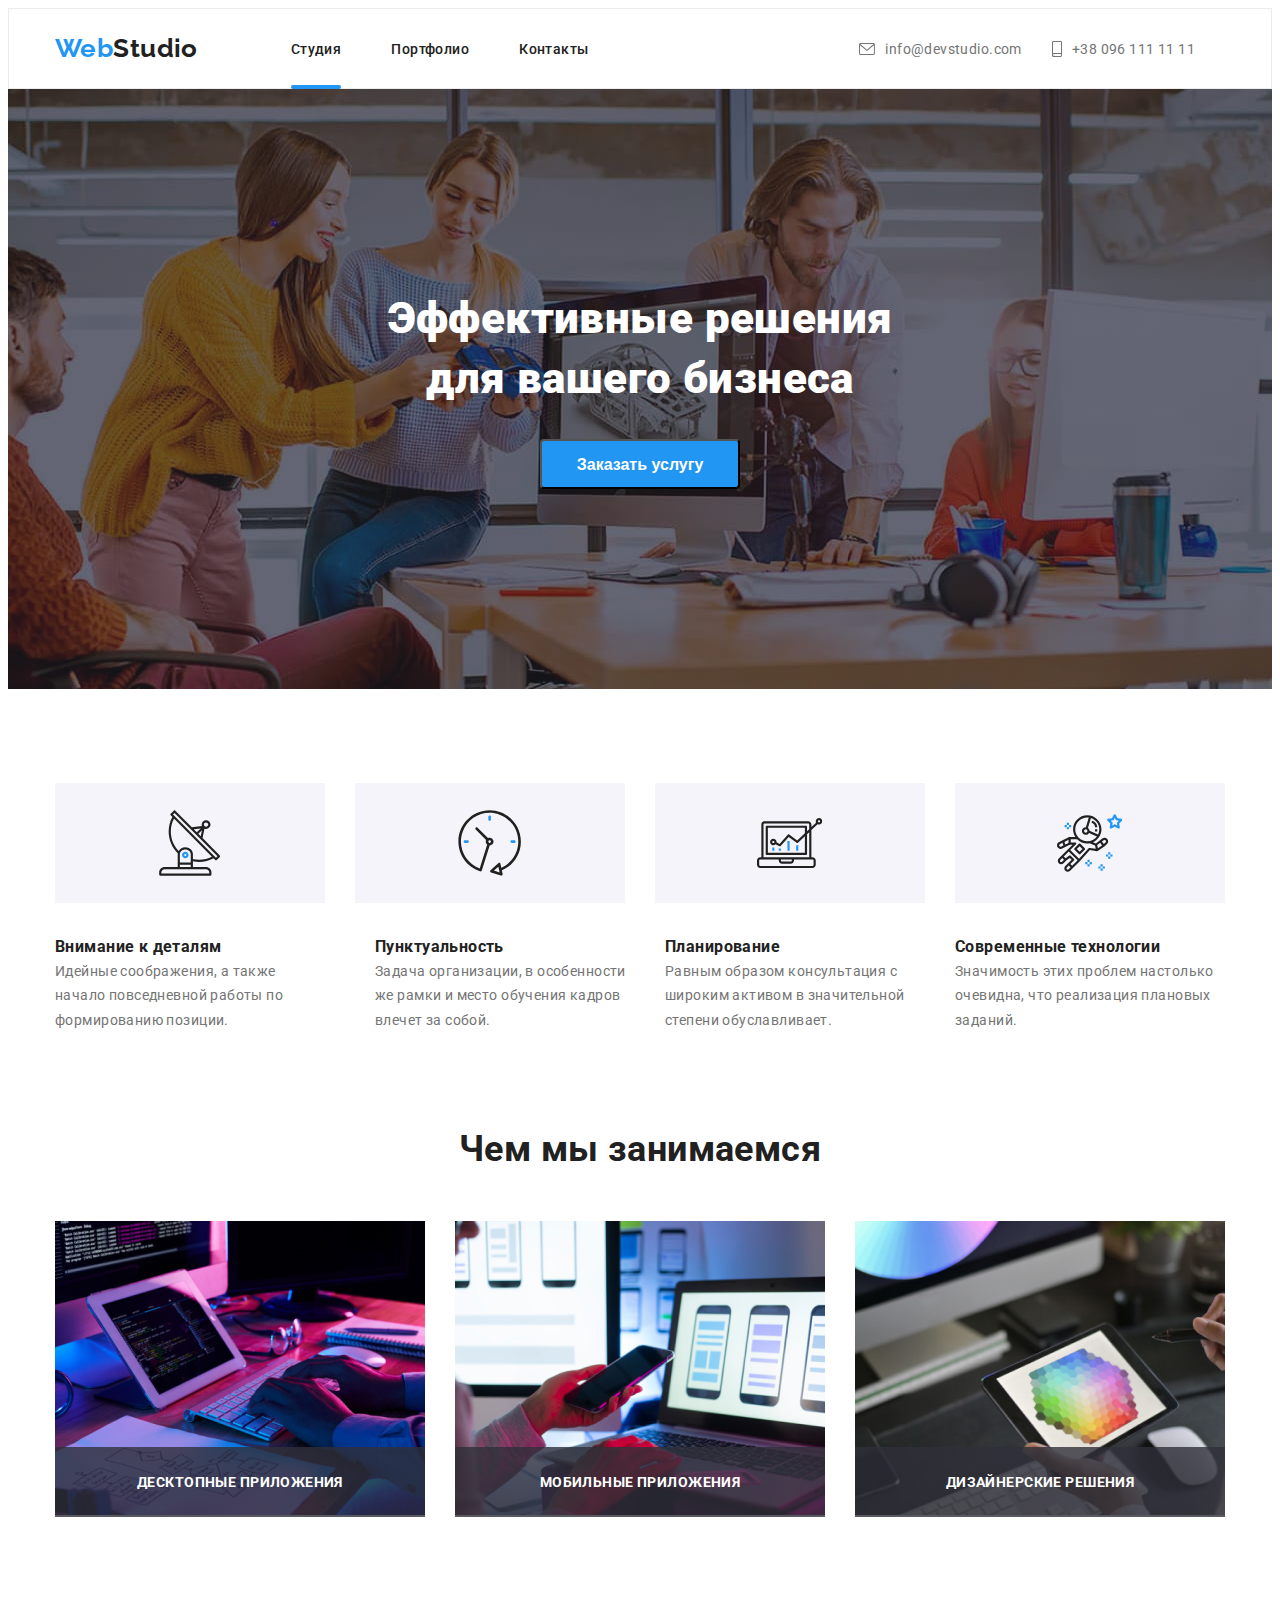
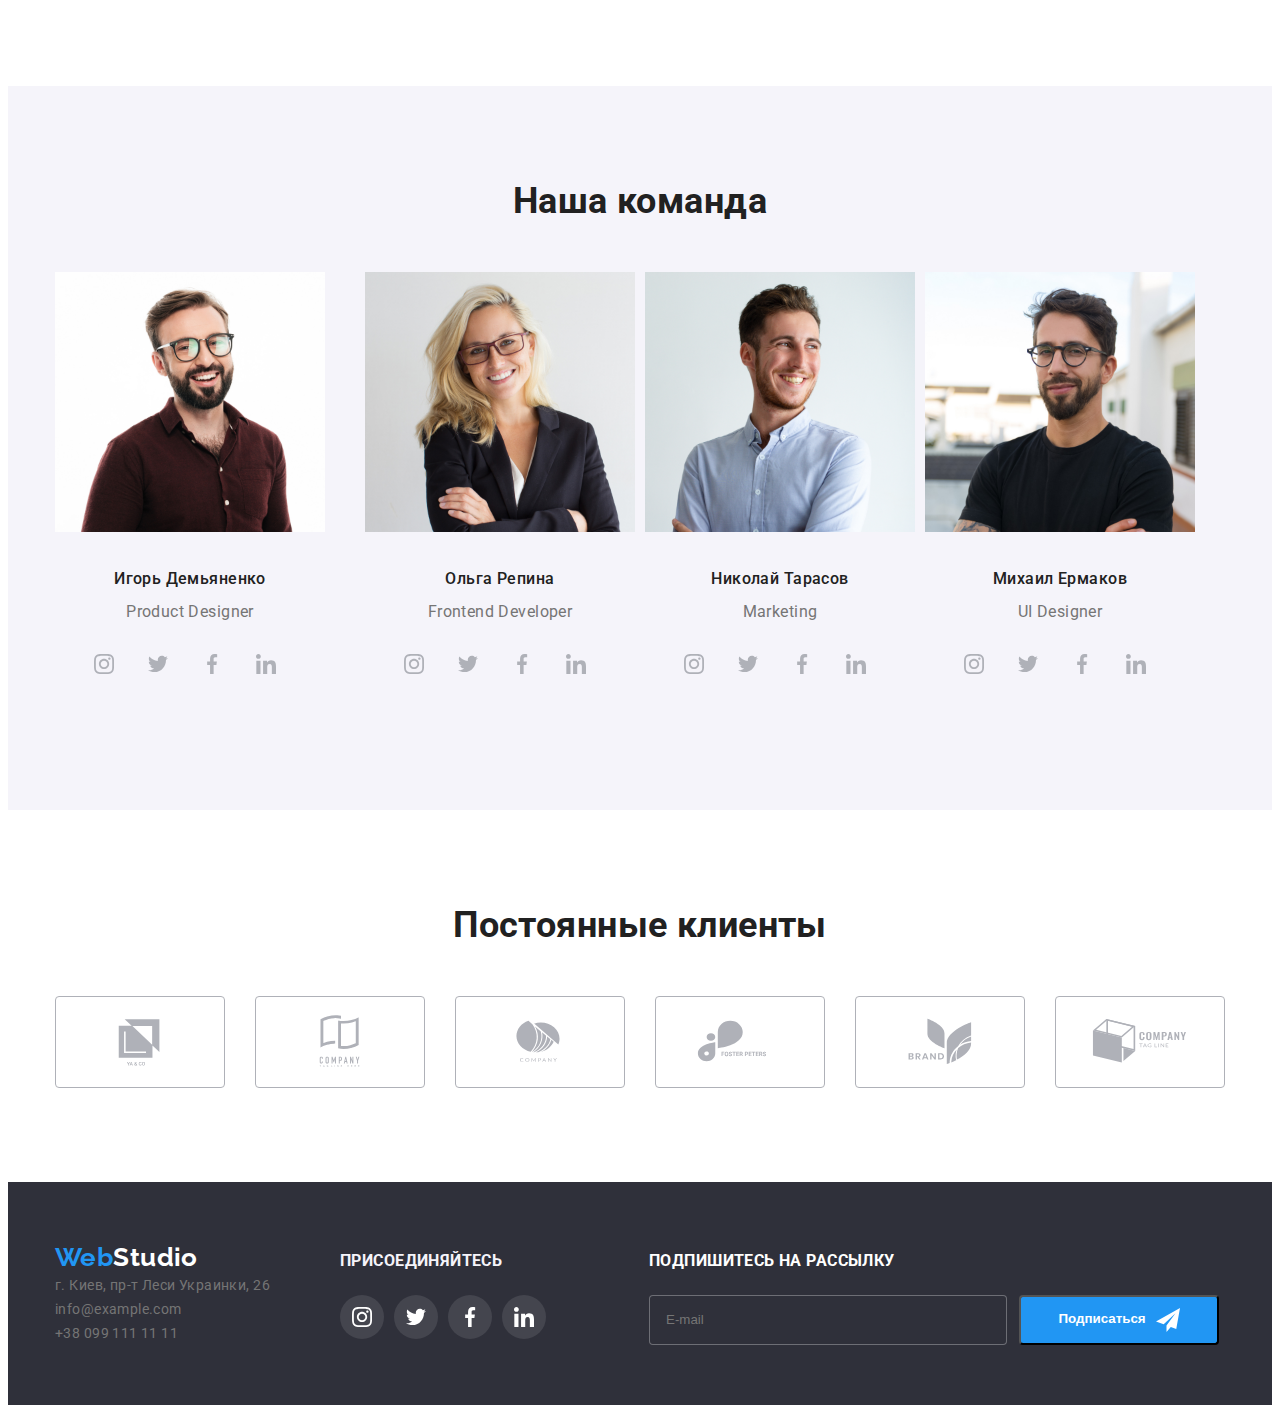
==== commit 3cd44d1f: "Correct ha7" ====
--- a/index.html
+++ b/index.html
@@ -54,7 +54,7 @@
                     </a>
 
                     <a href="https://info@devstudio.com" style="text-decoration: none;" target="_blank" rel="">
-                        <span class=" main-nav__label">info@devstudio.com</span>
+                        <span class="main-nav__labela">info@devstudio.com</span>
                     </a>
                 </li>
 
@@ -68,7 +68,7 @@
                     </a>
 
                     <a href="tel:+380961111111" style="text-decoration: none;">
-                        <span class="main-nav__label color-block">+38 096 111 11 11</span></a>
+                        <span class="main-nav__labela">+38 096 111 11 11</span></a>
                 </li>
             </ul>
         </div>
@@ -475,12 +475,16 @@
                         class="main-nav__webfs">Studio</span>
                 </a>
                 <address>
-                    <ul class="adress">
-                        <li class="adress-item"><a href="г.-Киев,-пр-т-Леси-Украинки,-26" class="footer-a">г. Киев, пр-т
-                                Леси Украинки, 26</a></li>
-                        <li class="adress-item"><a href="httpsinfom" class="footer-a"
-                                target="_blank">info@example.com</a></li>
-                        <li class="adress-item"><a href="tel+38-099-111-11-11" class="footer-a">+38 099 111 11 11</a>
+                    <ul class="adress-list">
+                        <li class="adress-list_item">
+                            <a href="г.-Киев,-пр-т-Леси-Украинки,-26"
+                            class="adress-list_link">г. Киев, пр-т Леси Украинки, 26</a>
+                        </li>
+                        <li class="adress-list_item"><a href="httpsinfom"
+                            class="adress-list_link" target="_blank">info@example.com</a>
+                        </li>
+                        <li class="adress-list_item"><a href="tel+38-099-111-11-11"
+                            class="adress-list_link">+38 099 111 11 11</a>
                         </li>
                     </ul>
                 </address>
@@ -557,16 +561,16 @@
 
     <div class="backdrop is-hidden" data-modal>
         <div class="modal">
-            <p class="modal-text ">
-                Оставьте свои данные, мы вам перезвоним
-            </p>
-            <ul>
-                <li class="close">
-                    <a href="" class="close-mod">
-
-                    </a>
-                </li>
-            </ul>
+        <p class="modal-text ">
+            Оставьте свои данные, мы вам перезвоним
+        </p>
+        <ul>
+            <li class="close">
+                <a href="" class="close-mod">
+        
+                </a>
+            </li>
+        </ul>
 
 
             <form name="modal" autocomplete="on" novalidate>
@@ -574,40 +578,40 @@
 
                 <label class="label-form label">
                     Имя
-                    <span class="icon-modal-button">
+                    <span class="icon-modal-button ">
                         <input type="text" class="label-form-position" name="unser-name">
-                        <svg class="customers-icon-modal" width="22" height="22">
+                        <svg class="customers-icon-modal" width="20" height="20">
                             <use href="./img/modal.svg#person"></use>
                         </svg>
                     </span>
-
+                
                 </label>
-
-
-
+                
+                
+                
                 <label class="label-form label">
                     Телефон
-
+                
                     <span class="icon-modal-button">
                         <input type="tel" class="label-form-position" name="tel">
-                        <svg class="customers-icon-modal" width="22" height="22">
+                        <svg class="customers-icon-modal" width="20" height="20">
                             <use href="./img/modal.svg#phone"></use>
                         </svg>
                     </span>
-
-
+                
+                
                 </label>
-
+                
                 <label class="label-form label">
                     Почта
-
+                
                     <span class="icon-modal-button">
                         <input type="email" class="label-form-position" name="email">
-                        <svg class="customers-icon-modal" width="22" height="22">
+                        <svg class="customers-icon-modal" width="20" height="20">
                             <use href="./img/modal.svg#email"></use>
                         </svg>
                     </span>
-
+                
                 </label>
 
                 <label class="label-form">
@@ -618,8 +622,8 @@
 
                 <label class="label-form-formul">
                     <input type="checkbox" name="formul" value="">
-                    <span class="label-checkbox"> Соглашаюсь с рассылкой и принимаю <a href="" class="conditions">
-                            Условия договора</a>
+                    <span class="label-checkbox"> Соглашаюсь с рассылкой и принимаю <a href=""
+                        class="conditions">Условия договора</a>
                     </span>
                 </label>
                 <button class="button-label" type="submit">Отправить</button>
--- a/css/main.min.css
+++ b/css/main.min.css
@@ -1,2 +1,2 @@
-:root{--brand-color-title: #212121;--brand-color-text: #757575;--brand-color-substrate: #2f303a;--brand-color-basic: #2196f3;--brand-color-name: #ffffff;--brand-color-line: #ececec;--brand-color-back: #f5f4fa;--brand-color-backgraund: rgba(47, 48, 58, 0.4);--brand-color-nummer: rgba(245, 244, 250, 1);--brand-color-link: #afb1b8;--brand-color-recht: rgba(238, 238, 238, 1);--brand-color-schadow: #e5e5e5;--brand-color-imgbox: rgb(47, 48, 58, 0.8);--brand-color-backdrop-index: rgba(0, 0, 0, 0.2);--brand-color-basic-overlay: rgba(33, 150, 243, 0.9);--brand-color-label-form: rgba(33, 33, 33, 0.2);--brand-color-link-footer: rgba(255, 255, 255, 0.1)}body{font-family:Roboto;color:var(--brand-color-title);font-size:14px;line-height:1.72;background-color:var(--brand-color-name);letter-spacing:0.03em}*{box-sizing:border-box}p,h1,h2,h3,h4,h5,h6{margin:0}ul{margin:0;padding:0;list-style:none}button{cursor:pointer}.container{width:1200px;padding-left:15px;padding-right:15px;margin-left:auto;margin-right:auto}.section{padding-top:94px;padding-bottom:94px}.section-help{padding-bottom:0px}.button-label{display:block;margin:0 auto;width:200px;height:50px;border-radius:4px;margin-top:30px;border-color:var(--brand-color-basic);background-color:var(--brand-color-basic);color:var(--brand-color-name)}.label .customers-icon:hover,.label .customers-icon:focus{box-shadow:var(--brand-color-basic)}.button-modal{display:flex}.icon-modal-button{position:relative;display:flex;flex-direction:column;margin-bottom:10px}.social-list__link:hover,.social-list__link:focus{background-color:var(--brand-color-basic);transition-timing-function:cubic-bezier(0.4, 0, 0.2, 1);transition-duration:250ms}.social-list__link:hover .social-list__icon,.social-list__link:focus .social-list__icon{fill:var(--brand-color-back);transition-timing-function:cubic-bezier(0.4, 0, 0.2, 1);transition-duration:250ms}.social-list{display:flex;justify-content:center}.social-list__item{width:44px;height:44px;fill:var(--brand-color-back)}.social-list__item:not(last-child){margin-right:10px}.social-list__icon{fill:var(--brand-color-link)}.social-list__link{width:100%;height:100%;border-radius:50%;display:flex;align-items:center;justify-content:center}.social-list__link:hover,.social-list__link:focus{background-color:var(--brand-color-basic);transition-timing-function:cubic-bezier(0.4, 0, 0.2, 1);transition-duration:250ms}.social-list__link:hover .social-list__icon,.social-list__link:focus .social-list__icon{fill:var(--brand-color-back);transition-timing-function:cubic-bezier(0.4, 0, 0.2, 1);transition-duration:250ms}.footer-card__block{color:var(--brand-color-back);display:block}.footer-card__icon{fill:var(--brand-color-name)}.footer-card__join{margin-bottom:20px;padding-top:0px}.footer-card__block{margin-left:70px}.footer-card__list{display:flex;align-items:center;justify-content:center;margin-top:20px}.footer-card__icon:hover,.footer-card__icon:focus{fill:var(--brand-color-name);transition-timing-function:cubic-bezier(0.4, 0, 0.2, 1);transition-duration:250ms}.footer-card__link{background-color:var(--brand-color-link-footer);transition-timing-function:cubic-bezier(0.4, 0, 0.2, 1);transition-duration:250ms}.footer__alle{display:flex;align-items:baseline}.main-nav__webh{padding-top:24px;padding-bottom:25px;font-family:Raleway;font-size:26px;line-height:1.17;color:var(--brand-color-basic);font-weight:700;text-decoration:none}.main-nav__webf{font-family:Raleway;font-size:26px;line-height:1.17;color:var(--brand-color-basic);font-weight:700;text-decoration:none}.main-nav__webhed{color:var(--brand-color-title)}.main-nav__webfs{color:var(--brand-color-name)}.backdrop{transition:opacity 250ms cubic-bezier(0.4, 0, 0.2, 1);position:fixed;top:0;left:0;width:100%;height:100%;background-color:var(--brand-color-backdrop-index);opacity:1}.backdrop.is-hidden{width:100%;height:100%;background-color:var(--brand-color-title);opacity:1;visibility:hidden;pointer-events:none;transition-duration:cubic-bezier(0.4, 0, 0.2, 1)}.backdrop.is-hidden .modal{transform:translate(-50%, -50%) scale(0.5)}.backdrop.is-hidden{opacity:0;pointer-events:none}.modal{padding:40px;position:absolute;top:50%;left:50%;margin:0;background-color:var(--brand-color-name);opacity:1;border-radius:4px;transition:500ms cubic-bezier(0.4, 0, 0.2, 1);transform:translate(-50%, -50%) scale(1)}.data-modal-close{display:flex;align-items:center;justify-content:center;width:30px;height:30px;position:absolute;top:8px;right:8px;border-radius:50%;border:1px solid var(--brand-color-name)}.close{display:flex}.close-modal{width:30px;height:30px;top:9px;right:10px}.data-modal-close:hover .close-modal,.data-modal-close:focus .close-modal{fill:var(--brand-color-basic)}.modal-text{font-size:20px;line-height:1.7;font-style:normal;font-weight:bold;text-align:center}.textarea{resize:none}.label-form{display:flex;flex-direction:column}.label-form-formul{display:flex;align-items:center;justify-content:center;margin-bottom:10px;padding-top:20px}.customers-icon-modal{width:40px;position:absolute;top:50%;transform:translateY(-50%);pointer-events:none;transition:fill 250ms cubic-bezier(0.4, 0, 0.2, 1)}.label-checkbox{margin-left:7px}.conditions{color:var(--brand-color-basic);padding-right:10px}.label-form-position{border:1px solid var(--brand-color-label-form);border-radius:1px solid var(--brand-color-basic);border-radius:4px;padding-left:42px;width:448px;height:40px}.icon-modal-button:focus-within .customers-icon-modal{fill:var(--brand-color-basic)}.label-form-position:focus-within{border:1px solid var(--brand-color-basic);border-radius:4px;outline:none}.label-form-text{resize:none;color:var(--brand-color-text);padding-top:12px;padding-left:16px;padding-bottom:12px;padding-right:16px;margin-top:12px;border:1px solid rgba(33,33,33,0.2);box-sizing:border-box;border-radius:4px}.label-form-text:focus-within{border:1px solid var(--brand-color-basic);border-radius:4px;outline:none}.overlay{padding-top:63px;padding-left:24px;padding-right:24px;width:370px;height:294px;color:var(--brand-color-name);font-style:normal;font-weight:normal;font-size:18px;height:1.55;background-color:var(--brand-color-basic-overlay);transform:translatey(101%);transition:transform 250ms}.nav-how__overlay-a{color:var(--brand-color-name);margin:0;padding-top:27px;padding-bottom:27px;font-weight:700;font-size:14px;line-height:1.15;text-transform:uppercase}.header{border:1px solid var(--brand-color-line)}.header-container{margin:0 auto;display:flex;align-items:center}.main-nav__label{color:var(--brand-color-title)}.color-block{color:var(--brand-color-text)}.main-nav{display:flex;align-items:center}.main-nav__link{display:flex;margin-left:93px}.main-nav__item{font-weight:500;line-height:1.17;color:var(--brand-color-title);margin-right:50px;padding-top:10px;padding-bottom:10px}.man-navi{display:flex;margin-left:auto;align-items:center}.man-navi__item{font-weight:500;line-height:1.17;color:var(--brand-color-text)}.man-navi__item:not(:last-child){margin-right:50px}.main-nav__navlink::after{content:"";opacity:1;position:absolute;display:block;bottom:-32.5px;width:100%;height:4px;border-radius:4px;background-color:var(--brand-color-basic)}.main-nav__navigation{position:relative}.man-navi__list .man-navi__icon:hover,.man-navi__list .man-navi__icon:focus{background-color:var(--brand-color-name);fill:var(--brand-color-basic);transition-timing-function:cubic-bezier(0.4, 0, 0.2, 1);transition-duration:250ms}.man-navi__list:hover .man-navi__icon,.man-navi__list:focus .man-navi__icon{color:var(--brand-color-basic);transition-timing-function:cubic-bezier(0.4, 0, 0.2, 1);transition-duration:250ms}.man-navi__list:hover,.man-navi__list:focus{fill:var(--brand-color-basic);transition-timing-function:cubic-bezier(0.4, 0, 0.2, 1);transition-duration:250ms}.man-navi__list:hover .man-navi__icon,.man-navi__list:focus .man-navi__icon{fill:var(--brand-color-basic);transition-timing-function:cubic-bezier(0.4, 0, 0.2, 1);transition-duration:250ms}.man-navi .man-navi__list:hover,.man-navi .man-navi__list:focus{border:var(--brand-color-basic);transition-timing-function:cubic-bezier(0.4, 0, 0.2, 1);transition-duration:250ms}.man-navi__list{display:flex;align-items:center;margin-right:30px}.man-navi__linc{margin-right:10px}.man-navi__item{display:flex;align-self:center;fill:var(--brand-color-text)}.header .man-navi__icon:hover,.header .man-navi__icon:focus,.header .main-nav__label:hover,.header .main-nav__label:focus{color:var(--brand-color-basic);transition:color 250ms,cubic-bezier(0.4, 0, 0.2, 1),background-color 250ms cubic-bezier(0.4, 0, 0.2, 1);transition-timing-function:cubic-bezier(0.4, 0, 0.2, 1);transition-duration:250ms}.hero{max-width:1600px;height:600px;background-color:rgba(196,196,196,0.1);background-image:linear-gradient(to right, rgba(47,48,58,0.4), rgba(47,48,58,0.4)),url(../img/hero-foto.jpg);background-repeat:no-repeat;background-size:cover;background-position:center;padding-top:200px;padding-bottom:200px;text-align:center;margin-left:auto;margin-right:auto}.effective{font-size:44px;line-height:1.36;color:var(--brand-color-name);font-weight:900;margin-bottom:30px}.order{background-color:var(--brand-color-basic);font-size:16px;line-height:1.82;color:var(--brand-color-name);font-weight:700;cursor:pointer;border-radius:4px;width:200px;height:50px}.nav-icon{display:flex;justify-content:center}.nav-icon__item{background-color:var(--brand-color-back);width:270px;height:120px;display:flex;align-items:center;justify-content:center;margin-bottom:30px}.nav-icon__item:not(:last-child){margin-right:30px}.nav-icon__link{display:flex;align-items:center;justify-content:center}.nav-how{font-size:36px;line-height:1.17;font-weight:700;text-align:center;margin-bottom:50px}.nav-how__item:not(:last-child){padding-right:30px}.nav-how__icon{display:flex;justify-content:space-between}.nav-how__imgb{position:relative;bottom:75px;width:100%;background-color:var(--brand-color-imgbox);text-align:center}.ourteam{background:var(--brand-color-back)}.nav-ourteam__title{font-size:36px;line-height:1.17;color:var(--brand-color-title);text-align:center;font-weight:700;margin-bottom:50px}.nav-ourteam__icon{display:flex;justify-content:space-between;width:calc(100% - 30px)}.nav-ourteam__item:not(:last-child){margin-right:30px}.nav-ourteam__name{padding-top:30px;padding-bottom:30px;text-align:center}.nav-ourteam__img{font-size:16px;line-height:1.2;color:var(--brand-color-title);font-weight:500}.nav-ourteam__spec{font-size:16px;color:var(--brand-color-text);font-weight:400;margin-top:10px;margin-bottom:16px}.nav-block-icon{display:flex;justify-content:space-between;align-items:stretch;padding-top:0px}.nav-block-icon__item:not(:last-child){margin-right:30px}.nav-block-icon__title{width:270px;height:16px;font-weight:700;margin-bottom:10px}.nav-block-icon__text{width:270px;height:75px;font-weight:400;color:var(--brand-color-text)}.regular-customers{font-size:36px;line-height:1.17;color:var(--brand-color-title);text-align:center;font-weight:700;margin-bottom:50px}.customers-list{display:flex;justify-content:center}.customers-list__link{display:flex;align-items:center;justify-content:center;width:168px;height:90px}.customers-list__item{border:1px solid var(--brand-color-link);border-radius:4px}.customers-list__item:not(:last-child){margin-right:30px}.customers-list__icon{fill:var(--brand-color-link)}.customers-list__item:hover,.customers-list__item:focus{fill:var(--brand-color-basic);transition-timing-function:cubic-bezier(0.4, 0, 0.2, 1);transition-duration:250ms}.customers-list__item:hover .customers-list__icon,.customers-list__item:focus .customers-list__icon{fill:var(--brand-color-basic);transition-timing-function:cubic-bezier(0.4, 0, 0.2, 1);transition-duration:250ms}.customers-list .customers-list__item:hover,.customers-list .customers-list__item:focus{border:1px solid var(--brand-color-basic);transition-timing-function:cubic-bezier(0.4, 0, 0.2, 1);transition-duration:250ms}.button-poster{display:block;padding-bottom:94px}.button{font-size:16px;line-height:1.6;color:var(--brand-color-title);font-weight:500}.button-all{text-align:center}.alle-button{display:flex;flex-direction:row;justify-content:center;margin-bottom:50px}.button-alle{border:none;cursor:pointer;border-radius:4px}.button-all:not(:last-child){margin-right:8px}.button-a{height:38px;width:73px}.button-b{height:38px;width:128px}.button-c{height:38px;width:145px}.button-d{height:38px;width:103px}.button-e{height:38px;width:130px}.button .button-alle:hover,.button .button-alle:focus{background-color:var(--brand-color-basic);color:var(--brand-color-name);box-shadow:0 2px 2px 0 var(--brand-color-link);transition-timing-function:cubic-bezier(0.4, 0, 0.2, 1);transition-duration:250ms}.poster{display:flex;flex-wrap:wrap}.poster-container{padding-top:20px;padding-bottom:20px;padding-left:24px;border-right:1px solid var(--brand-color-recht);border-bottom:1px solid var(--brand-color-recht)}.poster-blank{display:flex;border-bottom:1px solid var(--brand-color-recht)}.poster-blank:not(:nth-child(3n)){margin-right:30px}.poster-blank:not(:nth-last-child(-n+3)){margin-bottom:30px}.poster-foto{text-decoration:none}.poster-name{font-size:18px;line-height:2;color:var(--brand-color-title);font-weight:700;margin-bottom:4px}.poster-text{font-size:16px;line-height:1.9;color:var(--brand-color-text);font-weight:400}.box-poster{position:absolute;overflow:hidden;width:370px;height:294px}.poster-blank:hover .overlay,.poster-blank:focus .overlay{transform:translatex(0);transition-timing-function:cubic-bezier(0.4, 0, 0.2, 1);transition-duration:250ms}.poster .poster-blank:hover,.poster .poster-blank:focus{box-shadow:0px 1px 1px rgba(0,0,0,0.12),0px 4px 4px rgba(0,0,0,0.06),1px 4px 6px rgba(0,0,0,0.16);transition-timing-function:cubic-bezier(0.4, 0, 0.2, 1);transition-duration:250ms}.footer{background-color:var(--brand-color-substrate);font-weight:400;padding-top:60px;padding-bottom:60px;display:flex}.button-label-footer{background-color:var(--brand-color-basic)}.footer-blank{margin-left:93px}.footer-blank-name{color:var(--brand-color-name);text-transform:uppercase;margin-bottom:20px}.label-footer-text{border:1px solid rgba(255,255,255,0.3);padding-left:16px;color:var(--brand-color-name);background:var(--brand-color-substrate);border-radius:4px;width:358px;height:50px;margin-right:12px}.label-footer-text:focus-within{border:1px solid var(--brand-color-basic);border-radius:4px;outline:none}.subscribe .label-footer-text:hover,.subscribe .label-footer-text:focus{border-radius:var(--brand-color-basic)}.customers-icon-footer{fill:var(--brand-color-name);margin-left:10px}.button-label-footer{position:absolute;color:var(--brand-color-name);width:200px;height:50px;border-radius:4px;font-weight:bold;font-style:16px;line-height:1.87;cursor:pointer;display:inline-flex;justify-content:center;align-items:center;text-align:center;background-color:var(--brand-color-basic)}.footer-a{font-style:normal;font-weight:400;color:var(--brand-color-text);text-decoration:none}
+:root{--brand-color-title: #212121;--brand-color-text: #757575;--brand-color-substrate: #2f303a;--brand-color-basic: #2196f3;--brand-color-name: #ffffff;--brand-color-line: #ececec;--brand-color-back: #f5f4fa;--brand-color-backgraund: rgba(47, 48, 58, 0.4);--brand-color-nummer: rgba(245, 244, 250, 1);--brand-color-link: #afb1b8;--brand-color-recht: rgba(238, 238, 238, 1);--brand-color-schadow: #e5e5e5;--brand-color-imgbox: rgb(47, 48, 58, 0.8);--brand-color-backdrop-index: rgba(0, 0, 0, 0.2);--brand-color-basic-overlay: rgba(33, 150, 243, 0.9);--brand-color-label-form: rgba(33, 33, 33, 0.2);--brand-color-link-footer: rgba(255, 255, 255, 0.1)}body{font-family:Roboto;color:var(--brand-color-title);font-size:14px;line-height:1.72;background-color:var(--brand-color-name);letter-spacing:0.03em}*{box-sizing:border-box}p,h1,h2,h3,h4,h5,h6{margin:0}ul{margin:0;padding:0;list-style:none}button{cursor:pointer}.container{width:1200px;padding-left:15px;padding-right:15px;margin-left:auto;margin-right:auto}.section{padding-top:94px;padding-bottom:94px}.section-help{padding-bottom:0px}.button-label{display:block;margin:0 auto;width:200px;height:50px;border-radius:4px;margin-top:30px;border-color:var(--brand-color-basic);background-color:var(--brand-color-basic);color:var(--brand-color-name)}.label .customers-icon:hover,.label .customers-icon:focus{box-shadow:var(--brand-color-basic)}.button-modal{display:flex}.icon-modal-button{position:relative;display:flex;flex-direction:column;margin-bottom:10px}.social-list__link:hover,.social-list__link:focus{background-color:var(--brand-color-basic);transition-timing-function:cubic-bezier(0.4, 0, 0.2, 1);transition-duration:250ms}.social-list__link:hover .social-list__icon,.social-list__link:focus .social-list__icon{fill:var(--brand-color-back);transition-timing-function:cubic-bezier(0.4, 0, 0.2, 1);transition-duration:250ms}.social-list{display:flex;justify-content:center}.social-list__item{width:44px;height:44px;fill:var(--brand-color-back)}.social-list__item:not(last-child){margin-right:10px}.social-list__icon{fill:var(--brand-color-link)}.social-list__link{width:100%;height:100%;border-radius:50%;display:flex;align-items:center;justify-content:center}.social-list__link:hover,.social-list__link:focus{background-color:var(--brand-color-basic);transition-timing-function:cubic-bezier(0.4, 0, 0.2, 1);transition-duration:250ms}.social-list__link:hover .social-list__icon,.social-list__link:focus .social-list__icon{fill:var(--brand-color-back);transition-timing-function:cubic-bezier(0.4, 0, 0.2, 1);transition-duration:250ms}.footer-card__block{color:var(--brand-color-back);display:block}.footer-card__icon{fill:var(--brand-color-name)}.footer-card__join{margin-bottom:20px;padding-top:0px}.footer-card__block{margin-left:70px}.footer-card__list{display:flex;align-items:center;justify-content:center;margin-top:20px}.footer-card__icon:hover,.footer-card__icon:focus{fill:var(--brand-color-name);transition-timing-function:cubic-bezier(0.4, 0, 0.2, 1);transition-duration:250ms}.footer-card__link{background-color:var(--brand-color-link-footer);transition-timing-function:cubic-bezier(0.4, 0, 0.2, 1);transition-duration:250ms}.main-nav__webh{padding-top:24px;padding-bottom:25px;font-family:Raleway;font-size:26px;line-height:1.17;color:var(--brand-color-basic);font-weight:700;text-decoration:none}.main-nav__webf{font-family:Raleway;font-size:26px;line-height:1.17;color:var(--brand-color-basic);font-weight:700;text-decoration:none}.main-nav__webhed{color:var(--brand-color-title)}.main-nav__webfs{color:var(--brand-color-name)}.backdrop{transition:opacity 250ms cubic-bezier(0.4, 0, 0.2, 1);position:fixed;top:0;left:0;width:100%;height:100%;background-color:var(--brand-color-backdrop-index);opacity:1}.backdrop.is-hidden{width:100%;height:100%;background-color:var(--brand-color-title);opacity:1;visibility:hidden;pointer-events:none;transition-duration:cubic-bezier(0.4, 0, 0.2, 1)}.backdrop.is-hidden .modal{transform:translate(-50%, -50%) scale(0.5)}.backdrop.is-hidden{opacity:0;pointer-events:none}.modal{padding:40px;position:absolute;top:50%;left:50%;margin:0;background-color:var(--brand-color-name);opacity:1;border-radius:4px;transition:500ms cubic-bezier(0.4, 0, 0.2, 1);transform:translate(-50%, -50%) scale(1)}.data-modal-close{display:flex;align-items:center;justify-content:center;width:30px;height:30px;position:absolute;top:8px;right:8px;border-radius:50%;border:1px solid var(--brand-color-name)}.close{display:flex}.close-modal{width:30px;height:30px;top:9px;right:10px}.data-modal-close:hover .close-modal,.data-modal-close:focus .close-modal{fill:var(--brand-color-basic)}.modal-text{font-size:20px;line-height:1.7;font-style:normal;font-weight:bold;text-align:center}.textarea{resize:none}.label-form{display:flex;flex-direction:column}.label-form-formul{display:flex;align-items:center;justify-content:center;margin-bottom:10px;padding-top:20px}.customers-icon-modal{width:40px;position:absolute;top:50%;transform:translateY(-50%);pointer-events:none;transition:fill 250ms cubic-bezier(0.4, 0, 0.2, 1)}.label-checkbox{margin-left:7px}.conditions{color:var(--brand-color-basic);padding-right:10px}.label-form-position{border:1px solid var(--brand-color-label-form);border-radius:1px solid var(--brand-color-basic);border-radius:4px;padding-left:42px;width:448px;height:40px}.icon-modal-button:focus-within .customers-icon-modal{fill:var(--brand-color-basic)}.label-form-position:focus-within{border:1px solid var(--brand-color-basic);border-radius:4px;outline:none}.label-form-text{resize:none;color:var(--brand-color-text);padding-top:12px;padding-left:16px;padding-bottom:12px;padding-right:16px;margin-top:12px;border:1px solid rgba(33,33,33,0.2);box-sizing:border-box;border-radius:4px}.label-form-text:focus-within{border:1px solid var(--brand-color-basic);border-radius:4px;outline:none}.overlay{padding-top:63px;padding-left:24px;padding-right:24px;width:370px;height:294px;color:var(--brand-color-name);font-style:normal;font-weight:normal;font-size:18px;height:1.55;background-color:var(--brand-color-basic-overlay);transform:translatey(101%);transition:transform 250ms}.nav-how__overlay-a{color:var(--brand-color-name);margin:0;padding-top:27px;padding-bottom:27px;font-weight:700;font-size:14px;line-height:1.15;text-transform:uppercase}.header .main-nav__label:hover,.header .main-nav__label:focus,.header .main-nav__labela:hover,.header .main-nav__labela:focus{color:var(--brand-color-basic);transition:color 250ms,cubic-bezier(0.4, 0, 0.2, 1),background-color 250ms cubic-bezier(0.4, 0, 0.2, 1);transition-timing-function:cubic-bezier(0.4, 0, 0.2, 1);transition-duration:250ms}.man-navi__list .man-navi__icon:hover,.man-navi__list .man-navi__icon:focus{background-color:var(--brand-color-name);fill:var(--brand-color-basic);transition-timing-function:cubic-bezier(0.4, 0, 0.2, 1);transition-duration:250ms}.man-navi__list:hover .man-navi__icon,.man-navi__list:focus .man-navi__icon{fill:var(--brand-color-basic);transition-timing-function:cubic-bezier(0.4, 0, 0.2, 1);transition-duration:250ms}.man-navi__list:hover .main-nav__labela,.man-navi__list:focus .main-nav__labela{color:var(--brand-color-basic);transition-timing-function:cubic-bezier(0.4, 0, 0.2, 1);transition-duration:250ms}.man-navi__list:hover,.man-navi__list:focus{fill:var(--brand-color-basic);transition-timing-function:cubic-bezier(0.4, 0, 0.2, 1);transition-duration:250ms}.header{border:1px solid var(--brand-color-line)}.header-container{margin:0 auto;display:flex;align-items:center}.main-nav__label{color:var(--brand-color-title)}.main-nav__labela{color:var(--brand-color-text)}.main-nav{display:flex;align-items:center}.main-nav__link{display:flex;margin-left:93px}.main-nav__item{font-weight:500;line-height:1.17;color:var(--brand-color-title);margin-right:50px;padding-top:10px;padding-bottom:10px}.man-navi{display:flex;margin-left:auto;align-items:center}.man-navi__item{font-weight:500;line-height:1.17;color:var(--brand-color-text)}.man-navi__item:not(:last-child){margin-right:50px}.main-nav__navlink::after{content:"";opacity:1;position:absolute;display:block;bottom:-32.5px;width:100%;height:4px;border-radius:4px;background-color:var(--brand-color-basic)}.main-nav__navigation{position:relative}.man-navi__list{display:flex;align-items:center;margin-right:30px}.man-navi__linc{margin-right:10px}.man-navi__item{display:flex;align-self:center;fill:var(--brand-color-text)}.man-navi__icon{display:flex;align-self:center;fill:var(--brand-color-text)}.hero{max-width:1600px;height:600px;background-color:rgba(196,196,196,0.1);background-image:linear-gradient(to right, rgba(47,48,58,0.4), rgba(47,48,58,0.4)),url(../img/hero-foto.jpg);background-repeat:no-repeat;background-size:cover;background-position:center;padding-top:200px;padding-bottom:200px;text-align:center;margin-left:auto;margin-right:auto}.effective{font-size:44px;line-height:1.36;color:var(--brand-color-name);font-weight:900;margin-bottom:30px}.order{background-color:var(--brand-color-basic);font-size:16px;line-height:1.82;color:var(--brand-color-name);font-weight:700;cursor:pointer;border-radius:4px;width:200px;height:50px}.nav-icon{display:flex;justify-content:center}.nav-icon__item{background-color:var(--brand-color-back);width:270px;height:120px;display:flex;align-items:center;justify-content:center;margin-bottom:30px}.nav-icon__item:not(:last-child){margin-right:30px}.nav-icon__link{display:flex;align-items:center;justify-content:center}.nav-how{font-size:36px;line-height:1.17;font-weight:700;text-align:center;margin-bottom:50px}.nav-how__item:not(:last-child){padding-right:30px}.nav-how__icon{display:flex;justify-content:space-between}.nav-how__imgb{position:relative;bottom:75px;width:100%;background-color:var(--brand-color-imgbox);text-align:center}.ourteam{background:var(--brand-color-back)}.nav-ourteam__title{font-size:36px;line-height:1.17;color:var(--brand-color-title);text-align:center;font-weight:700;margin-bottom:50px}.nav-ourteam__icon{display:flex;justify-content:space-between;width:calc(100% - 30px)}.nav-ourteam__item:not(:last-child){margin-right:30px}.nav-ourteam__name{padding-top:30px;padding-bottom:30px;text-align:center}.nav-ourteam__img{font-size:16px;line-height:1.2;color:var(--brand-color-title);font-weight:500}.nav-ourteam__spec{font-size:16px;color:var(--brand-color-text);font-weight:400;margin-top:10px;margin-bottom:16px}.nav-block-icon{display:flex;justify-content:space-between;align-items:stretch;padding-top:0px}.nav-block-icon__item:not(:last-child){margin-right:30px}.nav-block-icon__title{width:270px;height:16px;font-weight:700;margin-bottom:10px}.nav-block-icon__text{width:270px;height:75px;font-weight:400;color:var(--brand-color-text)}.regular-customers{font-size:36px;line-height:1.17;color:var(--brand-color-title);text-align:center;font-weight:700;margin-bottom:50px}.customers-list{display:flex;justify-content:center}.customers-list__link{display:flex;align-items:center;justify-content:center;width:168px;height:90px}.customers-list__item{border:1px solid var(--brand-color-link);border-radius:4px}.customers-list__item:not(:last-child){margin-right:30px}.customers-list__icon{fill:var(--brand-color-link)}.customers-list__item:hover,.customers-list__item:focus{fill:var(--brand-color-basic);transition-timing-function:cubic-bezier(0.4, 0, 0.2, 1);transition-duration:250ms}.customers-list__item:hover .customers-list__icon,.customers-list__item:focus .customers-list__icon{fill:var(--brand-color-basic);transition-timing-function:cubic-bezier(0.4, 0, 0.2, 1);transition-duration:250ms}.customers-list .customers-list__item:hover,.customers-list .customers-list__item:focus{border:1px solid var(--brand-color-basic);transition-timing-function:cubic-bezier(0.4, 0, 0.2, 1);transition-duration:250ms}.button-poster{display:block;padding-bottom:94px}.button{font-size:16px;line-height:1.6;color:var(--brand-color-title);font-weight:500}.button-all{text-align:center}.alle-button{display:flex;flex-direction:row;justify-content:center;margin-bottom:50px}.button-alle{border:none;cursor:pointer;border-radius:4px}.button-all:not(:last-child){margin-right:8px}.button-a{height:38px;width:73px}.button-b{height:38px;width:128px}.button-c{height:38px;width:145px}.button-d{height:38px;width:103px}.button-e{height:38px;width:130px}.button .button-alle:hover,.button .button-alle:focus{background-color:var(--brand-color-basic);color:var(--brand-color-name);box-shadow:0 2px 2px 0 var(--brand-color-link);transition-timing-function:cubic-bezier(0.4, 0, 0.2, 1);transition-duration:250ms}.poster{display:flex;flex-wrap:wrap}.poster-container{padding-top:20px;padding-bottom:20px;padding-left:24px;border-right:1px solid var(--brand-color-recht);border-bottom:1px solid var(--brand-color-recht)}.poster-blank{display:flex;border-bottom:1px solid var(--brand-color-recht)}.poster-blank:not(:nth-child(3n)){margin-right:30px}.poster-blank:not(:nth-last-child(-n+3)){margin-bottom:30px}.poster-foto{text-decoration:none}.poster-name{font-size:18px;line-height:2;color:var(--brand-color-title);font-weight:700;margin-bottom:4px}.poster-text{font-size:16px;line-height:1.9;color:var(--brand-color-text);font-weight:400}.box-poster{position:absolute;overflow:hidden;width:370px;height:294px}.poster-blank:hover .overlay,.poster-blank:focus .overlay{transform:translatex(0);transition-timing-function:cubic-bezier(0.4, 0, 0.2, 1);transition-duration:250ms}.poster .poster-blank:hover,.poster .poster-blank:focus{box-shadow:0px 1px 1px rgba(0,0,0,0.12),0px 4px 4px rgba(0,0,0,0.06),1px 4px 6px rgba(0,0,0,0.16);transition-timing-function:cubic-bezier(0.4, 0, 0.2, 1);transition-duration:250ms}.footer{background-color:var(--brand-color-substrate);font-weight:400;padding-top:60px;padding-bottom:60px;display:flex}.footer__alle{display:flex;align-items:baseline}.button-label-footer{background-color:var(--brand-color-basic)}.footer-blank{margin-left:93px}.footer-blank-name{color:var(--brand-color-name);text-transform:uppercase;margin-bottom:20px}.label-footer-text{border:1px solid rgba(255,255,255,0.3);padding-left:16px;color:var(--brand-color-name);background:var(--brand-color-substrate);border-radius:4px;width:358px;height:50px;margin-right:12px}.label-footer-text:focus-within{border:1px solid var(--brand-color-basic);border-radius:4px;outline:none}.subscribe .label-footer-text:hover,.subscribe .label-footer-text:focus{border-radius:var(--brand-color-basic)}.customers-icon-footer{fill:var(--brand-color-name);margin-left:10px}.button-label-footer{position:absolute;color:var(--brand-color-name);width:200px;height:50px;border-radius:4px;font-weight:bold;font-style:16px;line-height:1.87;cursor:pointer;display:inline-flex;justify-content:center;align-items:center;text-align:center;background-color:var(--brand-color-basic)}.adress-list_link{font-style:normal;font-weight:400;color:var(--brand-color-text);text-decoration:none}.adress-list .adress-list_link:hover,.adress-list .adress-list_link:focus{color:var(--brand-color-name);transition-timing-function:cubic-bezier(0.4, 0, 0.2, 1);transition-duration:250ms}
 /*# sourceMappingURL=main.min.css.map */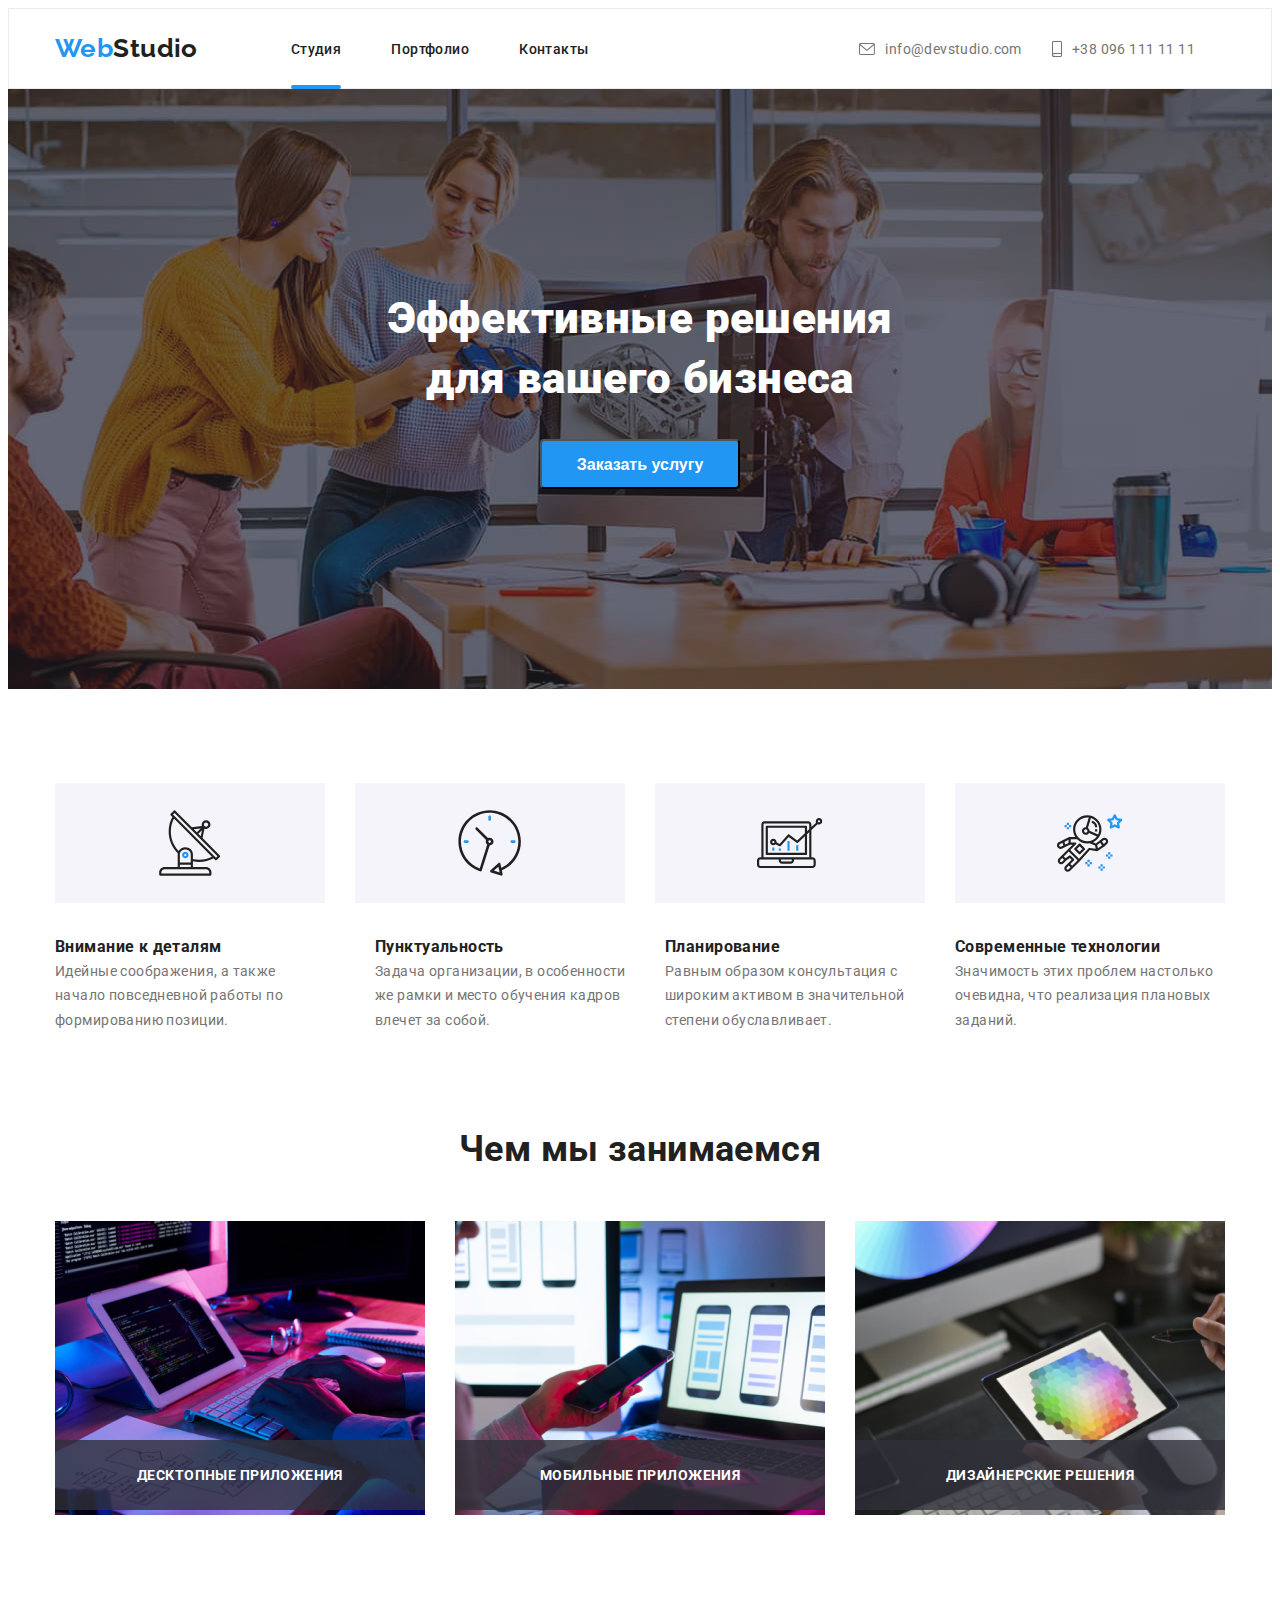
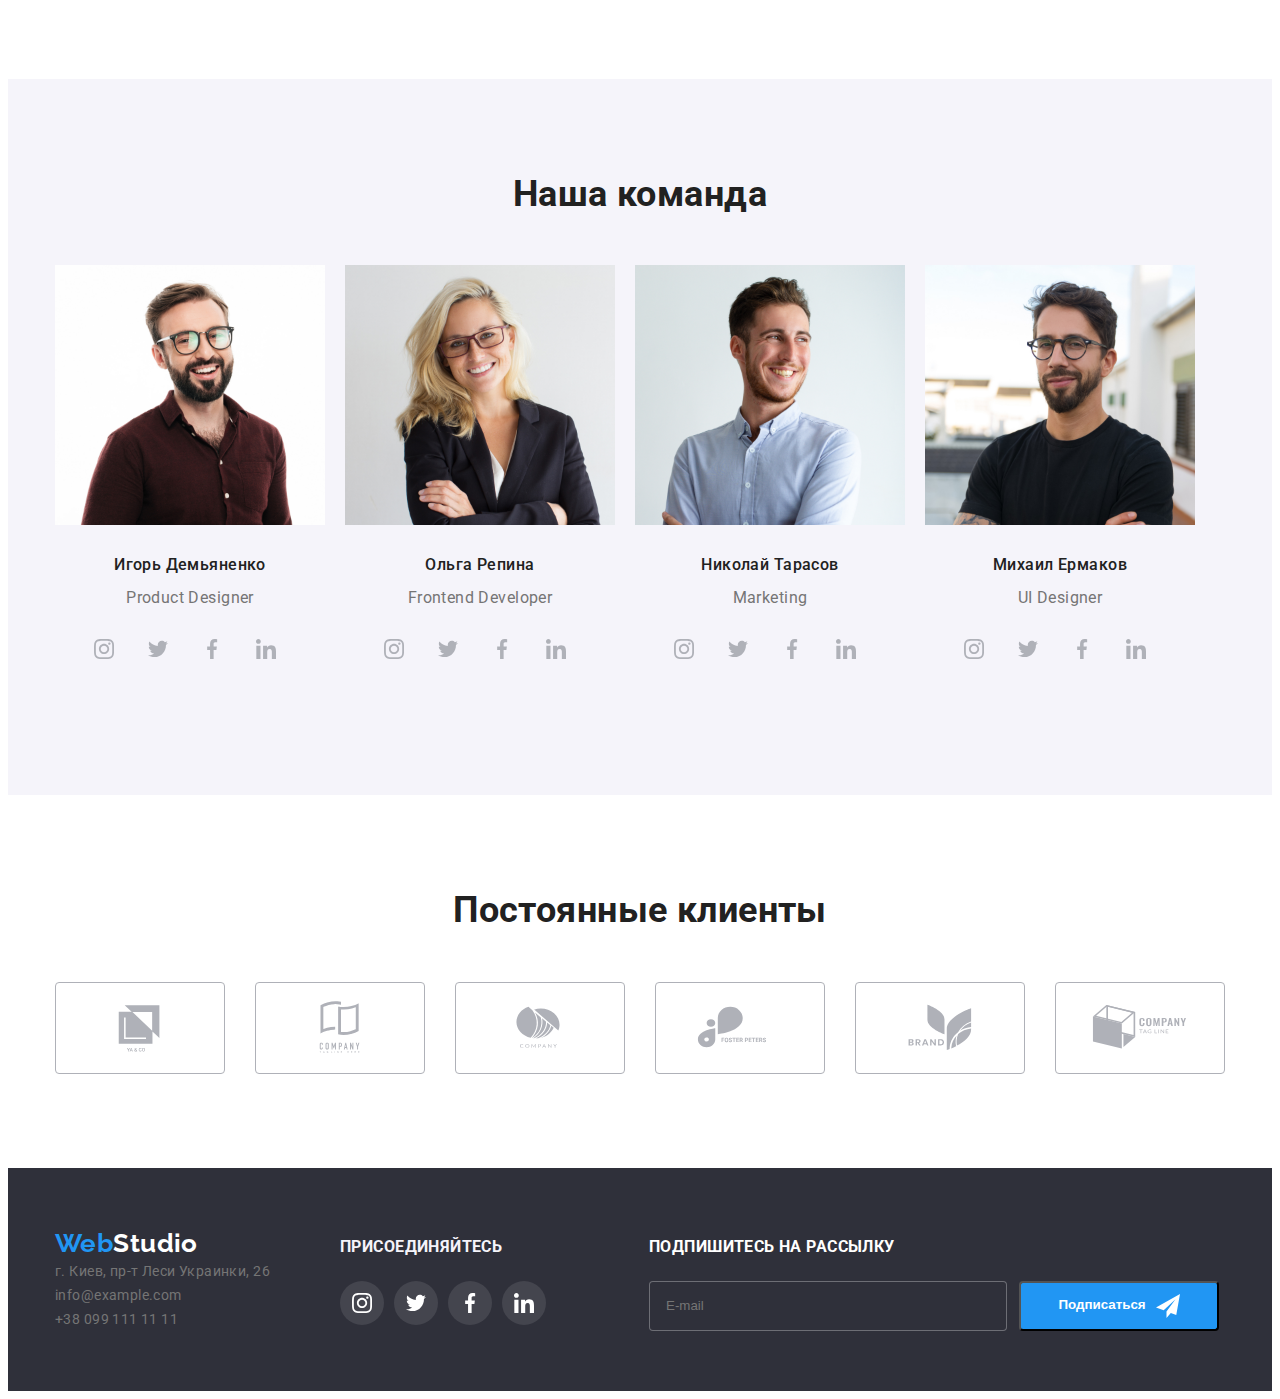
==== commit 85b0b34f: "corect" ====
--- a/index.html
+++ b/index.html
@@ -261,7 +261,7 @@
 
                     </li>
 
-                    <li class="nav-ourteam_item">
+                    <li class="nav-ourteam__item">
                         <!---->
                         <img class="foto-gr" src="img/OlhaRepina.jpg" alt="foto Olga Repin" width="270" height="260">
                         <div class="nav-ourteam__name">
@@ -307,7 +307,7 @@
                         </div>
                     </li>
 
-                    <li class="nav-ourteam_item">
+                    <li class="nav-ourteam__item">
                         <img class="foto-gr" src="img/NicolaTarasov.jpg" alt="foto Nicolay Tarasov" width="270"
                             height="260">
                         <div class="nav-ourteam__name">
@@ -354,7 +354,7 @@
 
                     </li>
 
-                    <li class="nav-ourteam_item">
+                    <li class="nav-ourteam__item">
                         <img class="foto-gr" src="img/MihailErmakov.jpg" alt="foto Michail Ermakov" width="270"
                             height="260">
                         <div class="nav-ourteam__name">
@@ -476,15 +476,20 @@
                 </a>
                 <address>
                     <ul class="adress-list">
-                        <li class="adress-list_item">
-                            <a href="г.-Киев,-пр-т-Леси-Украинки,-26"
-                            class="adress-list_link">г. Киев, пр-т Леси Украинки, 26</a>
+                        <li class="adress-list_item adress-list_itema">
+                            <a href="г.-Киев,-пр-т-Леси-Украинки,-26" 
+                                class="adress-list_link">г. Киев, пр-т Леси Украинки, 26
+                            </a>
                         </li>
-                        <li class="adress-list_item"><a href="httpsinfom"
-                            class="adress-list_link" target="_blank">info@example.com</a>
+                        <li class="adress-list_item adress-list_itema">
+                            <a href="httpsinfom"
+                            class="adress-list_link" target="_blank">info@example.com
+                        </a>
                         </li>
-                        <li class="adress-list_item"><a href="tel+38-099-111-11-11"
-                            class="adress-list_link">+38 099 111 11 11</a>
+                        <li class="adress-list_item adress-list_itema">
+                            <a href="tel+38-099-111-11-11"
+                                class="adress-list_link">+38 099 111 11 11
+                            </a>
                         </li>
                     </ul>
                 </address>
--- a/css/main.min.css
+++ b/css/main.min.css
@@ -1,2 +1,2 @@
-:root{--brand-color-title: #212121;--brand-color-text: #757575;--brand-color-substrate: #2f303a;--brand-color-basic: #2196f3;--brand-color-name: #ffffff;--brand-color-line: #ececec;--brand-color-back: #f5f4fa;--brand-color-backgraund: rgba(47, 48, 58, 0.4);--brand-color-nummer: rgba(245, 244, 250, 1);--brand-color-link: #afb1b8;--brand-color-recht: rgba(238, 238, 238, 1);--brand-color-schadow: #e5e5e5;--brand-color-imgbox: rgb(47, 48, 58, 0.8);--brand-color-backdrop-index: rgba(0, 0, 0, 0.2);--brand-color-basic-overlay: rgba(33, 150, 243, 0.9);--brand-color-label-form: rgba(33, 33, 33, 0.2);--brand-color-link-footer: rgba(255, 255, 255, 0.1)}body{font-family:Roboto;color:var(--brand-color-title);font-size:14px;line-height:1.72;background-color:var(--brand-color-name);letter-spacing:0.03em}*{box-sizing:border-box}p,h1,h2,h3,h4,h5,h6{margin:0}ul{margin:0;padding:0;list-style:none}button{cursor:pointer}.container{width:1200px;padding-left:15px;padding-right:15px;margin-left:auto;margin-right:auto}.section{padding-top:94px;padding-bottom:94px}.section-help{padding-bottom:0px}.button-label{display:block;margin:0 auto;width:200px;height:50px;border-radius:4px;margin-top:30px;border-color:var(--brand-color-basic);background-color:var(--brand-color-basic);color:var(--brand-color-name)}.label .customers-icon:hover,.label .customers-icon:focus{box-shadow:var(--brand-color-basic)}.button-modal{display:flex}.icon-modal-button{position:relative;display:flex;flex-direction:column;margin-bottom:10px}.social-list__link:hover,.social-list__link:focus{background-color:var(--brand-color-basic);transition-timing-function:cubic-bezier(0.4, 0, 0.2, 1);transition-duration:250ms}.social-list__link:hover .social-list__icon,.social-list__link:focus .social-list__icon{fill:var(--brand-color-back);transition-timing-function:cubic-bezier(0.4, 0, 0.2, 1);transition-duration:250ms}.social-list{display:flex;justify-content:center}.social-list__item{width:44px;height:44px;fill:var(--brand-color-back)}.social-list__item:not(last-child){margin-right:10px}.social-list__icon{fill:var(--brand-color-link)}.social-list__link{width:100%;height:100%;border-radius:50%;display:flex;align-items:center;justify-content:center}.social-list__link:hover,.social-list__link:focus{background-color:var(--brand-color-basic);transition-timing-function:cubic-bezier(0.4, 0, 0.2, 1);transition-duration:250ms}.social-list__link:hover .social-list__icon,.social-list__link:focus .social-list__icon{fill:var(--brand-color-back);transition-timing-function:cubic-bezier(0.4, 0, 0.2, 1);transition-duration:250ms}.footer-card__block{color:var(--brand-color-back);display:block}.footer-card__icon{fill:var(--brand-color-name)}.footer-card__join{margin-bottom:20px;padding-top:0px}.footer-card__block{margin-left:70px}.footer-card__list{display:flex;align-items:center;justify-content:center;margin-top:20px}.footer-card__icon:hover,.footer-card__icon:focus{fill:var(--brand-color-name);transition-timing-function:cubic-bezier(0.4, 0, 0.2, 1);transition-duration:250ms}.footer-card__link{background-color:var(--brand-color-link-footer);transition-timing-function:cubic-bezier(0.4, 0, 0.2, 1);transition-duration:250ms}.main-nav__webh{padding-top:24px;padding-bottom:25px;font-family:Raleway;font-size:26px;line-height:1.17;color:var(--brand-color-basic);font-weight:700;text-decoration:none}.main-nav__webf{font-family:Raleway;font-size:26px;line-height:1.17;color:var(--brand-color-basic);font-weight:700;text-decoration:none}.main-nav__webhed{color:var(--brand-color-title)}.main-nav__webfs{color:var(--brand-color-name)}.backdrop{transition:opacity 250ms cubic-bezier(0.4, 0, 0.2, 1);position:fixed;top:0;left:0;width:100%;height:100%;background-color:var(--brand-color-backdrop-index);opacity:1}.backdrop.is-hidden{width:100%;height:100%;background-color:var(--brand-color-title);opacity:1;visibility:hidden;pointer-events:none;transition-duration:cubic-bezier(0.4, 0, 0.2, 1)}.backdrop.is-hidden .modal{transform:translate(-50%, -50%) scale(0.5)}.backdrop.is-hidden{opacity:0;pointer-events:none}.modal{padding:40px;position:absolute;top:50%;left:50%;margin:0;background-color:var(--brand-color-name);opacity:1;border-radius:4px;transition:500ms cubic-bezier(0.4, 0, 0.2, 1);transform:translate(-50%, -50%) scale(1)}.data-modal-close{display:flex;align-items:center;justify-content:center;width:30px;height:30px;position:absolute;top:8px;right:8px;border-radius:50%;border:1px solid var(--brand-color-name)}.close{display:flex}.close-modal{width:30px;height:30px;top:9px;right:10px}.data-modal-close:hover .close-modal,.data-modal-close:focus .close-modal{fill:var(--brand-color-basic)}.modal-text{font-size:20px;line-height:1.7;font-style:normal;font-weight:bold;text-align:center}.textarea{resize:none}.label-form{display:flex;flex-direction:column}.label-form-formul{display:flex;align-items:center;justify-content:center;margin-bottom:10px;padding-top:20px}.customers-icon-modal{width:40px;position:absolute;top:50%;transform:translateY(-50%);pointer-events:none;transition:fill 250ms cubic-bezier(0.4, 0, 0.2, 1)}.label-checkbox{margin-left:7px}.conditions{color:var(--brand-color-basic);padding-right:10px}.label-form-position{border:1px solid var(--brand-color-label-form);border-radius:1px solid var(--brand-color-basic);border-radius:4px;padding-left:42px;width:448px;height:40px}.icon-modal-button:focus-within .customers-icon-modal{fill:var(--brand-color-basic)}.label-form-position:focus-within{border:1px solid var(--brand-color-basic);border-radius:4px;outline:none}.label-form-text{resize:none;color:var(--brand-color-text);padding-top:12px;padding-left:16px;padding-bottom:12px;padding-right:16px;margin-top:12px;border:1px solid rgba(33,33,33,0.2);box-sizing:border-box;border-radius:4px}.label-form-text:focus-within{border:1px solid var(--brand-color-basic);border-radius:4px;outline:none}.overlay{padding-top:63px;padding-left:24px;padding-right:24px;width:370px;height:294px;color:var(--brand-color-name);font-style:normal;font-weight:normal;font-size:18px;height:1.55;background-color:var(--brand-color-basic-overlay);transform:translatey(101%);transition:transform 250ms}.nav-how__overlay-a{color:var(--brand-color-name);margin:0;padding-top:27px;padding-bottom:27px;font-weight:700;font-size:14px;line-height:1.15;text-transform:uppercase}.header .main-nav__label:hover,.header .main-nav__label:focus,.header .main-nav__labela:hover,.header .main-nav__labela:focus{color:var(--brand-color-basic);transition:color 250ms,cubic-bezier(0.4, 0, 0.2, 1),background-color 250ms cubic-bezier(0.4, 0, 0.2, 1);transition-timing-function:cubic-bezier(0.4, 0, 0.2, 1);transition-duration:250ms}.man-navi__list .man-navi__icon:hover,.man-navi__list .man-navi__icon:focus{background-color:var(--brand-color-name);fill:var(--brand-color-basic);transition-timing-function:cubic-bezier(0.4, 0, 0.2, 1);transition-duration:250ms}.man-navi__list:hover .man-navi__icon,.man-navi__list:focus .man-navi__icon{fill:var(--brand-color-basic);transition-timing-function:cubic-bezier(0.4, 0, 0.2, 1);transition-duration:250ms}.man-navi__list:hover .main-nav__labela,.man-navi__list:focus .main-nav__labela{color:var(--brand-color-basic);transition-timing-function:cubic-bezier(0.4, 0, 0.2, 1);transition-duration:250ms}.man-navi__list:hover,.man-navi__list:focus{fill:var(--brand-color-basic);transition-timing-function:cubic-bezier(0.4, 0, 0.2, 1);transition-duration:250ms}.header{border:1px solid var(--brand-color-line)}.header-container{margin:0 auto;display:flex;align-items:center}.main-nav__label{color:var(--brand-color-title)}.main-nav__labela{color:var(--brand-color-text)}.main-nav{display:flex;align-items:center}.main-nav__link{display:flex;margin-left:93px}.main-nav__item{font-weight:500;line-height:1.17;color:var(--brand-color-title);margin-right:50px;padding-top:10px;padding-bottom:10px}.man-navi{display:flex;margin-left:auto;align-items:center}.man-navi__item{font-weight:500;line-height:1.17;color:var(--brand-color-text)}.man-navi__item:not(:last-child){margin-right:50px}.main-nav__navlink::after{content:"";opacity:1;position:absolute;display:block;bottom:-32.5px;width:100%;height:4px;border-radius:4px;background-color:var(--brand-color-basic)}.main-nav__navigation{position:relative}.man-navi__list{display:flex;align-items:center;margin-right:30px}.man-navi__linc{margin-right:10px}.man-navi__item{display:flex;align-self:center;fill:var(--brand-color-text)}.man-navi__icon{display:flex;align-self:center;fill:var(--brand-color-text)}.hero{max-width:1600px;height:600px;background-color:rgba(196,196,196,0.1);background-image:linear-gradient(to right, rgba(47,48,58,0.4), rgba(47,48,58,0.4)),url(../img/hero-foto.jpg);background-repeat:no-repeat;background-size:cover;background-position:center;padding-top:200px;padding-bottom:200px;text-align:center;margin-left:auto;margin-right:auto}.effective{font-size:44px;line-height:1.36;color:var(--brand-color-name);font-weight:900;margin-bottom:30px}.order{background-color:var(--brand-color-basic);font-size:16px;line-height:1.82;color:var(--brand-color-name);font-weight:700;cursor:pointer;border-radius:4px;width:200px;height:50px}.nav-icon{display:flex;justify-content:center}.nav-icon__item{background-color:var(--brand-color-back);width:270px;height:120px;display:flex;align-items:center;justify-content:center;margin-bottom:30px}.nav-icon__item:not(:last-child){margin-right:30px}.nav-icon__link{display:flex;align-items:center;justify-content:center}.nav-how{font-size:36px;line-height:1.17;font-weight:700;text-align:center;margin-bottom:50px}.nav-how__item:not(:last-child){padding-right:30px}.nav-how__icon{display:flex;justify-content:space-between}.nav-how__imgb{position:relative;bottom:75px;width:100%;background-color:var(--brand-color-imgbox);text-align:center}.ourteam{background:var(--brand-color-back)}.nav-ourteam__title{font-size:36px;line-height:1.17;color:var(--brand-color-title);text-align:center;font-weight:700;margin-bottom:50px}.nav-ourteam__icon{display:flex;justify-content:space-between;width:calc(100% - 30px)}.nav-ourteam__item:not(:last-child){margin-right:30px}.nav-ourteam__name{padding-top:30px;padding-bottom:30px;text-align:center}.nav-ourteam__img{font-size:16px;line-height:1.2;color:var(--brand-color-title);font-weight:500}.nav-ourteam__spec{font-size:16px;color:var(--brand-color-text);font-weight:400;margin-top:10px;margin-bottom:16px}.nav-block-icon{display:flex;justify-content:space-between;align-items:stretch;padding-top:0px}.nav-block-icon__item:not(:last-child){margin-right:30px}.nav-block-icon__title{width:270px;height:16px;font-weight:700;margin-bottom:10px}.nav-block-icon__text{width:270px;height:75px;font-weight:400;color:var(--brand-color-text)}.regular-customers{font-size:36px;line-height:1.17;color:var(--brand-color-title);text-align:center;font-weight:700;margin-bottom:50px}.customers-list{display:flex;justify-content:center}.customers-list__link{display:flex;align-items:center;justify-content:center;width:168px;height:90px}.customers-list__item{border:1px solid var(--brand-color-link);border-radius:4px}.customers-list__item:not(:last-child){margin-right:30px}.customers-list__icon{fill:var(--brand-color-link)}.customers-list__item:hover,.customers-list__item:focus{fill:var(--brand-color-basic);transition-timing-function:cubic-bezier(0.4, 0, 0.2, 1);transition-duration:250ms}.customers-list__item:hover .customers-list__icon,.customers-list__item:focus .customers-list__icon{fill:var(--brand-color-basic);transition-timing-function:cubic-bezier(0.4, 0, 0.2, 1);transition-duration:250ms}.customers-list .customers-list__item:hover,.customers-list .customers-list__item:focus{border:1px solid var(--brand-color-basic);transition-timing-function:cubic-bezier(0.4, 0, 0.2, 1);transition-duration:250ms}.button-poster{display:block;padding-bottom:94px}.button{font-size:16px;line-height:1.6;color:var(--brand-color-title);font-weight:500}.button-all{text-align:center}.alle-button{display:flex;flex-direction:row;justify-content:center;margin-bottom:50px}.button-alle{border:none;cursor:pointer;border-radius:4px}.button-all:not(:last-child){margin-right:8px}.button-a{height:38px;width:73px}.button-b{height:38px;width:128px}.button-c{height:38px;width:145px}.button-d{height:38px;width:103px}.button-e{height:38px;width:130px}.button .button-alle:hover,.button .button-alle:focus{background-color:var(--brand-color-basic);color:var(--brand-color-name);box-shadow:0 2px 2px 0 var(--brand-color-link);transition-timing-function:cubic-bezier(0.4, 0, 0.2, 1);transition-duration:250ms}.poster{display:flex;flex-wrap:wrap}.poster-container{padding-top:20px;padding-bottom:20px;padding-left:24px;border-right:1px solid var(--brand-color-recht);border-bottom:1px solid var(--brand-color-recht)}.poster-blank{display:flex;border-bottom:1px solid var(--brand-color-recht)}.poster-blank:not(:nth-child(3n)){margin-right:30px}.poster-blank:not(:nth-last-child(-n+3)){margin-bottom:30px}.poster-foto{text-decoration:none}.poster-name{font-size:18px;line-height:2;color:var(--brand-color-title);font-weight:700;margin-bottom:4px}.poster-text{font-size:16px;line-height:1.9;color:var(--brand-color-text);font-weight:400}.box-poster{position:absolute;overflow:hidden;width:370px;height:294px}.poster-blank:hover .overlay,.poster-blank:focus .overlay{transform:translatex(0);transition-timing-function:cubic-bezier(0.4, 0, 0.2, 1);transition-duration:250ms}.poster .poster-blank:hover,.poster .poster-blank:focus{box-shadow:0px 1px 1px rgba(0,0,0,0.12),0px 4px 4px rgba(0,0,0,0.06),1px 4px 6px rgba(0,0,0,0.16);transition-timing-function:cubic-bezier(0.4, 0, 0.2, 1);transition-duration:250ms}.footer{background-color:var(--brand-color-substrate);font-weight:400;padding-top:60px;padding-bottom:60px;display:flex}.footer__alle{display:flex;align-items:baseline}.button-label-footer{background-color:var(--brand-color-basic)}.footer-blank{margin-left:93px}.footer-blank-name{color:var(--brand-color-name);text-transform:uppercase;margin-bottom:20px}.label-footer-text{border:1px solid rgba(255,255,255,0.3);padding-left:16px;color:var(--brand-color-name);background:var(--brand-color-substrate);border-radius:4px;width:358px;height:50px;margin-right:12px}.label-footer-text:focus-within{border:1px solid var(--brand-color-basic);border-radius:4px;outline:none}.subscribe .label-footer-text:hover,.subscribe .label-footer-text:focus{border-radius:var(--brand-color-basic)}.customers-icon-footer{fill:var(--brand-color-name);margin-left:10px}.button-label-footer{position:absolute;color:var(--brand-color-name);width:200px;height:50px;border-radius:4px;font-weight:bold;font-style:16px;line-height:1.87;cursor:pointer;display:inline-flex;justify-content:center;align-items:center;text-align:center;background-color:var(--brand-color-basic)}.adress-list_link{font-style:normal;font-weight:400;color:var(--brand-color-text);text-decoration:none}.adress-list .adress-list_link:hover,.adress-list .adress-list_link:focus{color:var(--brand-color-name);transition-timing-function:cubic-bezier(0.4, 0, 0.2, 1);transition-duration:250ms}
+:root{--brand-color-title: #212121;--brand-color-text: #757575;--brand-color-substrate: #2f303a;--brand-color-basic: #2196f3;--brand-color-name: #ffffff;--brand-color-line: #ececec;--brand-color-back: #f5f4fa;--brand-color-backgraund: rgba(47, 48, 58, 0.4);--brand-color-nummer: rgba(245, 244, 250, 1);--brand-color-link: #afb1b8;--brand-color-recht: rgba(238, 238, 238, 1);--brand-color-schadow: #e5e5e5;--brand-color-imgbox: rgb(47, 48, 58, 0.8);--brand-color-backdrop-index: rgba(0, 0, 0, 0.2);--brand-color-basic-overlay: rgba(33, 150, 243, 0.9);--brand-color-label-form: rgba(33, 33, 33, 0.2);--brand-color-link-footer: rgba(255, 255, 255, 0.1)}body{font-family:Roboto;color:var(--brand-color-title);font-size:14px;line-height:1.72;background-color:var(--brand-color-name);letter-spacing:0.03em}*{box-sizing:border-box}p,h1,h2,h3,h4,h5,h6{margin:0}ul{margin:0;padding:0;list-style:none}button{cursor:pointer}img{display:block;max-width:100%;height:auto}.container{width:1200px;padding-left:15px;padding-right:15px;margin-left:auto;margin-right:auto}.section{padding-top:94px;padding-bottom:94px}.section-help{padding-bottom:0px}.button-label{display:block;margin:0 auto;width:200px;height:50px;border-radius:4px;margin-top:30px;border-color:var(--brand-color-basic);background-color:var(--brand-color-basic);color:var(--brand-color-name)}.label .customers-icon:hover,.label .customers-icon:focus{box-shadow:var(--brand-color-basic)}.button-modal{display:flex}.icon-modal-button{position:relative;display:flex;flex-direction:column;margin-bottom:10px}.social-list__link:hover,.social-list__link:focus{background-color:var(--brand-color-basic);transition-timing-function:cubic-bezier(0.4, 0, 0.2, 1);transition-duration:250ms}.social-list__link:hover .social-list__icon,.social-list__link:focus .social-list__icon{fill:var(--brand-color-back);transition-timing-function:cubic-bezier(0.4, 0, 0.2, 1);transition-duration:250ms}.social-list{display:flex;justify-content:center}.social-list__item{width:44px;height:44px;fill:var(--brand-color-back)}.social-list__item:not(last-child){margin-right:10px}.social-list__icon{fill:var(--brand-color-link)}.social-list__link{width:100%;height:100%;border-radius:50%;display:flex;align-items:center;justify-content:center}.social-list__link:hover,.social-list__link:focus{background-color:var(--brand-color-basic);transition-timing-function:cubic-bezier(0.4, 0, 0.2, 1);transition-duration:250ms}.social-list__link:hover .social-list__icon,.social-list__link:focus .social-list__icon{fill:var(--brand-color-back);transition-timing-function:cubic-bezier(0.4, 0, 0.2, 1);transition-duration:250ms}.footer-card__block{color:var(--brand-color-back);display:block}.footer-card__icon{fill:var(--brand-color-name)}.footer-card__join{margin-bottom:20px;padding-top:0px}.footer-card__block{margin-left:70px}.footer-card__list{display:flex;align-items:center;justify-content:center;margin-top:20px}.footer-card__icon:hover,.footer-card__icon:focus{fill:var(--brand-color-name);transition-timing-function:cubic-bezier(0.4, 0, 0.2, 1);transition-duration:250ms}.footer-card__link{background-color:var(--brand-color-link-footer);transition-timing-function:cubic-bezier(0.4, 0, 0.2, 1);transition-duration:250ms}.main-nav__webh{padding-top:24px;padding-bottom:25px;font-family:Raleway;font-size:26px;line-height:1.17;color:var(--brand-color-basic);font-weight:700;text-decoration:none}.main-nav__webf{font-family:Raleway;font-size:26px;line-height:1.17;color:var(--brand-color-basic);font-weight:700;text-decoration:none}.main-nav__webhed{color:var(--brand-color-title)}.main-nav__webfs{color:var(--brand-color-name)}.backdrop{transition:opacity 250ms cubic-bezier(0.4, 0, 0.2, 1);position:fixed;top:0;left:0;width:100%;height:100%;background-color:var(--brand-color-backdrop-index);opacity:1}.backdrop.is-hidden{width:100%;height:100%;background-color:var(--brand-color-title);opacity:1;visibility:hidden;pointer-events:none;transition-duration:cubic-bezier(0.4, 0, 0.2, 1)}.backdrop.is-hidden .modal{transform:translate(-50%, -50%) scale(0.5)}.backdrop.is-hidden{opacity:0;pointer-events:none}.modal{padding:40px;position:absolute;top:50%;left:50%;margin:0;background-color:var(--brand-color-name);opacity:1;border-radius:4px;transition:500ms cubic-bezier(0.4, 0, 0.2, 1);transform:translate(-50%, -50%) scale(1)}.data-modal-close{display:flex;align-items:center;justify-content:center;width:30px;height:30px;position:absolute;top:8px;right:8px;border-radius:50%;border:1px solid var(--brand-color-name)}.close{display:flex}.close-modal{width:30px;height:30px;top:9px;right:10px}.data-modal-close:hover .close-modal,.data-modal-close:focus .close-modal{fill:var(--brand-color-basic)}.modal-text{font-size:20px;line-height:1.7;font-style:normal;font-weight:bold;text-align:center}.textarea{resize:none}.label-form{display:flex;flex-direction:column}.label-form-formul{display:flex;align-items:center;justify-content:center;margin-bottom:10px;padding-top:20px}.customers-icon-modal{width:40px;position:absolute;top:50%;transform:translateY(-50%);pointer-events:none;transition:fill 250ms cubic-bezier(0.4, 0, 0.2, 1)}.label-checkbox{margin-left:7px}.conditions{color:var(--brand-color-basic);padding-right:10px}.label-form-position{border:1px solid var(--brand-color-label-form);border-radius:1px solid var(--brand-color-basic);border-radius:4px;padding-left:42px;width:448px;height:40px}.icon-modal-button:focus-within .customers-icon-modal{fill:var(--brand-color-basic)}.label-form-position:focus-within{border:1px solid var(--brand-color-basic);border-radius:4px;outline:none}.label-form-text{resize:none;color:var(--brand-color-text);padding-top:12px;padding-left:16px;padding-bottom:12px;padding-right:16px;margin-top:12px;border:1px solid rgba(33,33,33,0.2);box-sizing:border-box;border-radius:4px}.label-form-text:focus-within{border:1px solid var(--brand-color-basic);border-radius:4px;outline:none}.overlay{padding-top:63px;padding-left:24px;padding-right:24px;width:370px;height:294px;color:var(--brand-color-name);font-style:normal;font-weight:normal;font-size:18px;height:1.55;background-color:var(--brand-color-basic-overlay);transform:translatey(101%);transition:transform 250ms}.nav-how__overlay-a{color:var(--brand-color-name);margin:0;padding-top:27px;padding-bottom:27px;font-weight:700;font-size:14px;line-height:1.15;text-transform:uppercase}.header .main-nav__label:hover,.header .main-nav__label:focus,.header .main-nav__labela:hover,.header .main-nav__labela:focus{color:var(--brand-color-basic);transition:color 250ms,cubic-bezier(0.4, 0, 0.2, 1),background-color 250ms cubic-bezier(0.4, 0, 0.2, 1);transition-timing-function:cubic-bezier(0.4, 0, 0.2, 1);transition-duration:250ms}.man-navi__list .man-navi__icon:hover,.man-navi__list .man-navi__icon:focus{background-color:var(--brand-color-name);fill:var(--brand-color-basic);transition-timing-function:cubic-bezier(0.4, 0, 0.2, 1);transition-duration:250ms}.man-navi__list:hover .man-navi__icon,.man-navi__list:focus .man-navi__icon{fill:var(--brand-color-basic);transition-timing-function:cubic-bezier(0.4, 0, 0.2, 1);transition-duration:250ms}.man-navi__list:hover .main-nav__labela,.man-navi__list:focus .main-nav__labela{color:var(--brand-color-basic);transition-timing-function:cubic-bezier(0.4, 0, 0.2, 1);transition-duration:250ms}.man-navi__list:hover,.man-navi__list:focus{fill:var(--brand-color-basic);transition-timing-function:cubic-bezier(0.4, 0, 0.2, 1);transition-duration:250ms}.header{border:1px solid var(--brand-color-line)}.header-container{margin:0 auto;display:flex;align-items:center}.main-nav__label{color:var(--brand-color-title)}.main-nav__labela{color:var(--brand-color-text)}.main-nav{display:flex;align-items:center}.main-nav__link{display:flex;margin-left:93px}.main-nav__item{font-weight:500;line-height:1.17;color:var(--brand-color-title);margin-right:50px;padding-top:10px;padding-bottom:10px}.man-navi{display:flex;margin-left:auto;align-items:center}.man-navi__item{font-weight:500;line-height:1.17;color:var(--brand-color-text)}.man-navi__item:not(:last-child){margin-right:50px}.main-nav__navlink::after{content:"";opacity:1;position:absolute;display:block;bottom:-32.5px;width:100%;height:4px;border-radius:4px;background-color:var(--brand-color-basic)}.main-nav__navigation{position:relative}.man-navi__list{display:flex;align-items:center;margin-right:30px}.man-navi__linc{margin-right:10px}.man-navi__item{display:flex;align-self:center;fill:var(--brand-color-text)}.man-navi__icon{display:flex;align-self:center;fill:var(--brand-color-text)}.hero{max-width:1600px;height:600px;background-color:rgba(196,196,196,0.1);background-image:linear-gradient(to right, rgba(47,48,58,0.4), rgba(47,48,58,0.4)),url(../img/hero-foto.jpg);background-repeat:no-repeat;background-size:cover;background-position:center;padding-top:200px;padding-bottom:200px;text-align:center;margin-left:auto;margin-right:auto}.effective{font-size:44px;line-height:1.36;color:var(--brand-color-name);font-weight:900;margin-bottom:30px}.order{background-color:var(--brand-color-basic);font-size:16px;line-height:1.82;color:var(--brand-color-name);font-weight:700;cursor:pointer;border-radius:4px;width:200px;height:50px}.nav-icon{display:flex;justify-content:center}.nav-icon__item{background-color:var(--brand-color-back);width:270px;height:120px;display:flex;align-items:center;justify-content:center;margin-bottom:30px}.nav-icon__item:not(:last-child){margin-right:30px}.nav-icon__link{display:flex;align-items:center;justify-content:center}.nav-how{font-size:36px;line-height:1.17;font-weight:700;text-align:center;margin-bottom:50px}.nav-how__item:not(:last-child){padding-right:30px}.nav-how__icon{display:flex;justify-content:space-between}.nav-how__imgb{position:relative;bottom:75px;width:100%;background-color:var(--brand-color-imgbox);text-align:center}.ourteam{background:var(--brand-color-back)}.nav-ourteam__title{font-size:36px;line-height:1.17;color:var(--brand-color-title);text-align:center;font-weight:700;margin-bottom:50px}.nav-ourteam__icon{display:flex;justify-content:space-between;width:calc(100% - 30px)}.nav-ourteam__name{padding-top:30px;padding-bottom:30px;text-align:center}.nav-ourteam__img{font-size:16px;line-height:1.2;color:var(--brand-color-title);font-weight:500}.nav-ourteam__spec{font-size:16px;color:var(--brand-color-text);font-weight:400;margin-top:10px;margin-bottom:16px}.nav-block-icon{display:flex;justify-content:space-between;align-items:stretch;padding-top:0px}.nav-block-icon__item:not(:last-child){margin-right:30px}.nav-block-icon__title{width:270px;height:16px;font-weight:700;margin-bottom:10px}.nav-block-icon__text{width:270px;height:75px;font-weight:400;color:var(--brand-color-text)}.regular-customers{font-size:36px;line-height:1.17;color:var(--brand-color-title);text-align:center;font-weight:700;margin-bottom:50px}.customers-list{display:flex;justify-content:center}.customers-list__link{display:flex;align-items:center;justify-content:center;width:168px;height:90px}.customers-list__item{border:1px solid var(--brand-color-link);border-radius:4px}.customers-list__item:not(:last-child){margin-right:30px}.customers-list__icon{fill:var(--brand-color-link)}.customers-list__item:hover,.customers-list__item:focus{fill:var(--brand-color-basic);transition-timing-function:cubic-bezier(0.4, 0, 0.2, 1);transition-duration:250ms}.customers-list__item:hover .customers-list__icon,.customers-list__item:focus .customers-list__icon{fill:var(--brand-color-basic);transition-timing-function:cubic-bezier(0.4, 0, 0.2, 1);transition-duration:250ms}.customers-list .customers-list__item:hover,.customers-list .customers-list__item:focus{border:1px solid var(--brand-color-basic);transition-timing-function:cubic-bezier(0.4, 0, 0.2, 1);transition-duration:250ms}.button-poster{display:block;padding-bottom:94px}.button{font-size:16px;line-height:1.6;color:var(--brand-color-title);font-weight:500}.alle-button{display:flex;flex-direction:row;justify-content:center;margin-bottom:50px}.button-alle{border:none;cursor:pointer;border-radius:4px}.button-all{text-align:center}.button-all:not(:last-child){margin-right:8px}.button-a{height:38px;width:73px}.button-b{height:38px;width:128px}.button-c{height:38px;width:145px}.button-d{height:38px;width:103px}.button-e{height:38px;width:130px}.button .button-alle:hover,.button .button-alle:focus{background-color:var(--brand-color-basic);color:var(--brand-color-name);box-shadow:0 2px 2px 0 var(--brand-color-link);transition-timing-function:cubic-bezier(0.4, 0, 0.2, 1);transition-duration:250ms}.poster{display:flex;flex-wrap:wrap}.poster-container{padding-top:20px;padding-bottom:20px;padding-left:24px;border-right:1px solid var(--brand-color-recht);border-bottom:1px solid var(--brand-color-recht)}.poster-blank{display:flex;border-bottom:1px solid var(--brand-color-recht)}.poster-blank:not(:nth-child(3n)){margin-right:30px}.poster-blank:not(:nth-last-child(-n+3)){margin-bottom:30px}.poster-foto{text-decoration:none}.poster-name{font-size:18px;line-height:2;color:var(--brand-color-title);font-weight:700;margin-bottom:4px}.poster-text{font-size:16px;line-height:1.9;color:var(--brand-color-text);font-weight:400}.box-poster{position:absolute;overflow:hidden;width:370px;height:294px}.poster-blank:hover .overlay,.poster-blank:focus .overlay{transform:translatex(0);transition-timing-function:cubic-bezier(0.4, 0, 0.2, 1);transition-duration:250ms}.poster .poster-blank:hover,.poster .poster-blank:focus{box-shadow:0px 1px 1px rgba(0,0,0,0.12),0px 4px 4px rgba(0,0,0,0.06),1px 4px 6px rgba(0,0,0,0.16);transition-timing-function:cubic-bezier(0.4, 0, 0.2, 1);transition-duration:250ms}.footer{background-color:var(--brand-color-substrate);font-weight:400;padding-top:60px;padding-bottom:60px;display:flex}.footer__alle{display:flex;align-items:baseline}.button-label-footer{background-color:var(--brand-color-basic)}.footer-blank{margin-left:93px}.footer-blank-name{color:var(--brand-color-name);text-transform:uppercase;margin-bottom:20px}.label-footer-text{border:1px solid rgba(255,255,255,0.3);padding-left:16px;color:var(--brand-color-name);background:var(--brand-color-substrate);border-radius:4px;width:358px;height:50px;margin-right:12px}.label-footer-text:focus-within{border:1px solid var(--brand-color-basic);border-radius:4px;outline:none}.subscribe .label-footer-text:hover,.subscribe .label-footer-text:focus{border-radius:var(--brand-color-basic)}.customers-icon-footer{fill:var(--brand-color-name);margin-left:10px}.button-label-footer{position:absolute;color:var(--brand-color-name);width:200px;height:50px;border-radius:4px;font-weight:bold;font-style:16px;line-height:1.87;cursor:pointer;display:inline-flex;justify-content:center;align-items:center;text-align:center;background-color:var(--brand-color-basic)}.adress-list_link{font-style:normal;font-weight:400;color:var(--brand-color-text);text-decoration:none}.adress-list .adress-list_link:hover,.adress-list .adress-list_link:focus{color:var(--brand-color-name);transition-timing-function:cubic-bezier(0.4, 0, 0.2, 1);transition-duration:250ms}
 /*# sourceMappingURL=main.min.css.map */